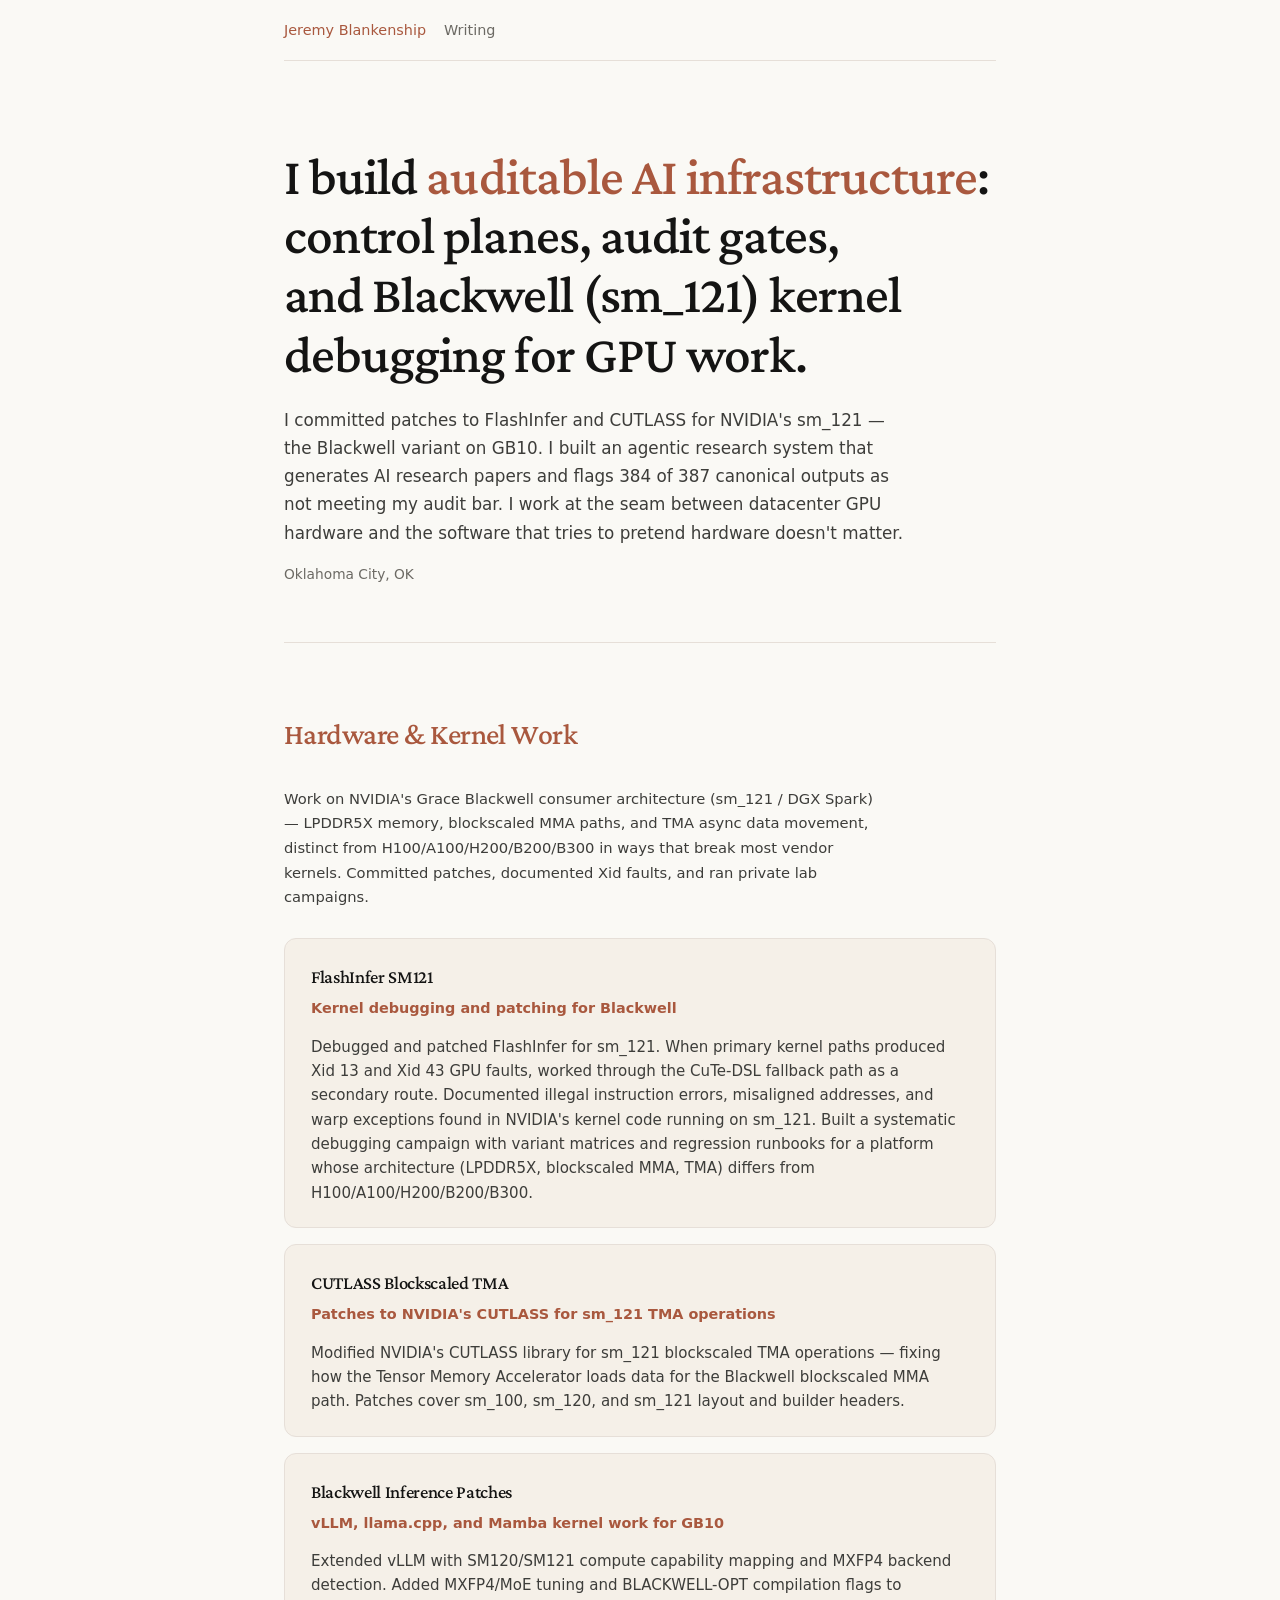
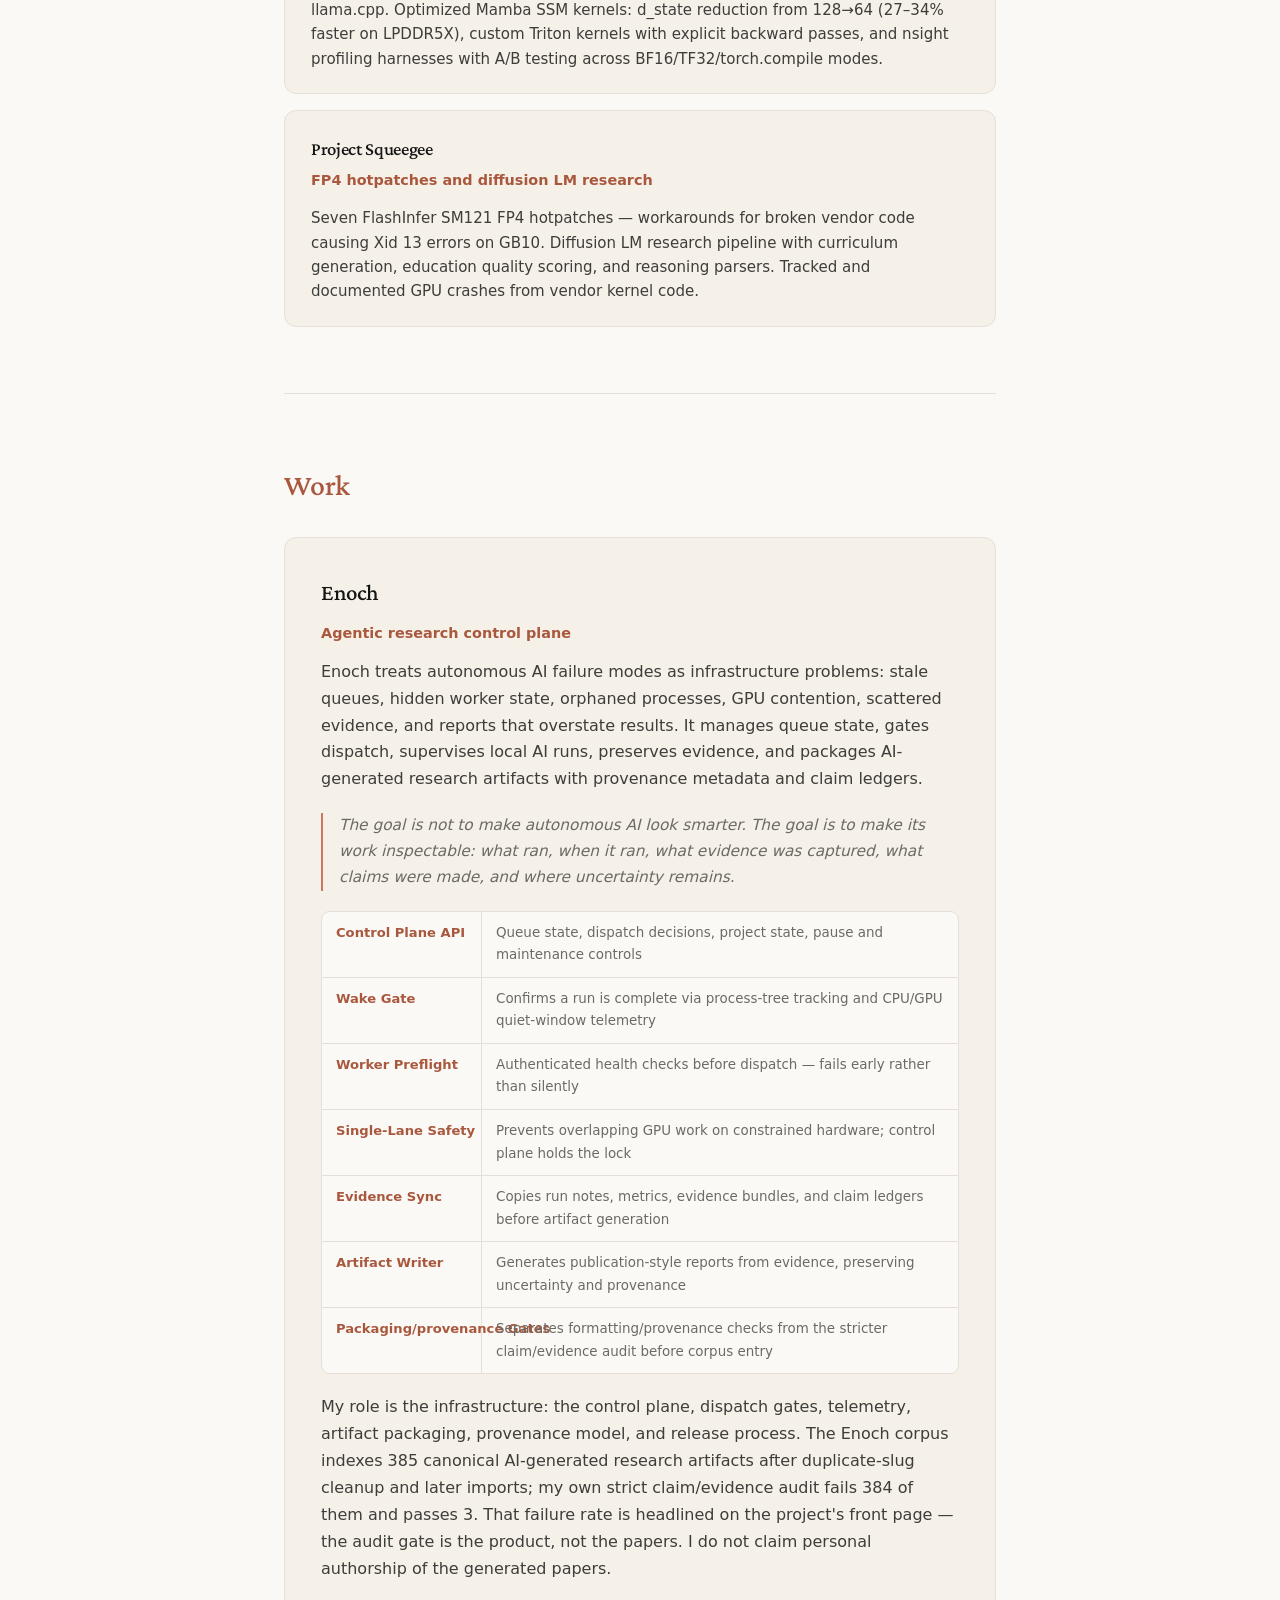
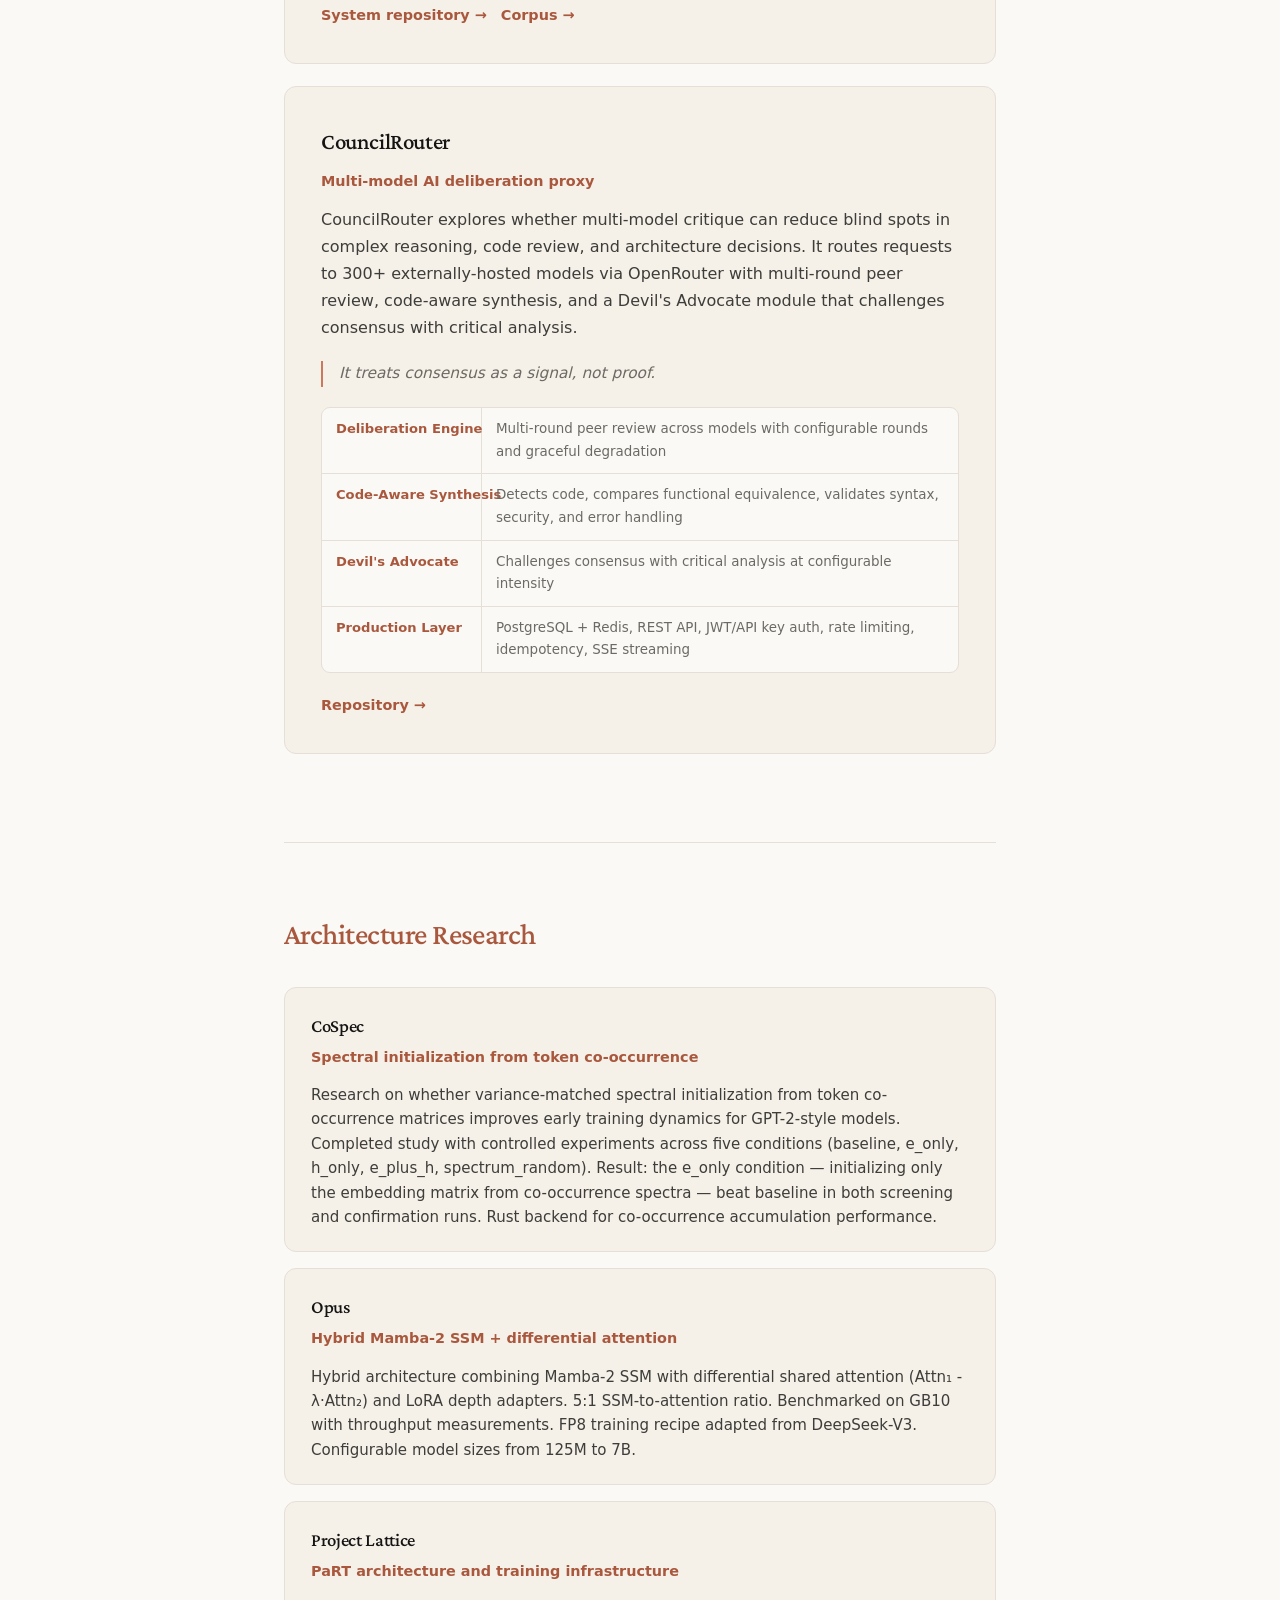
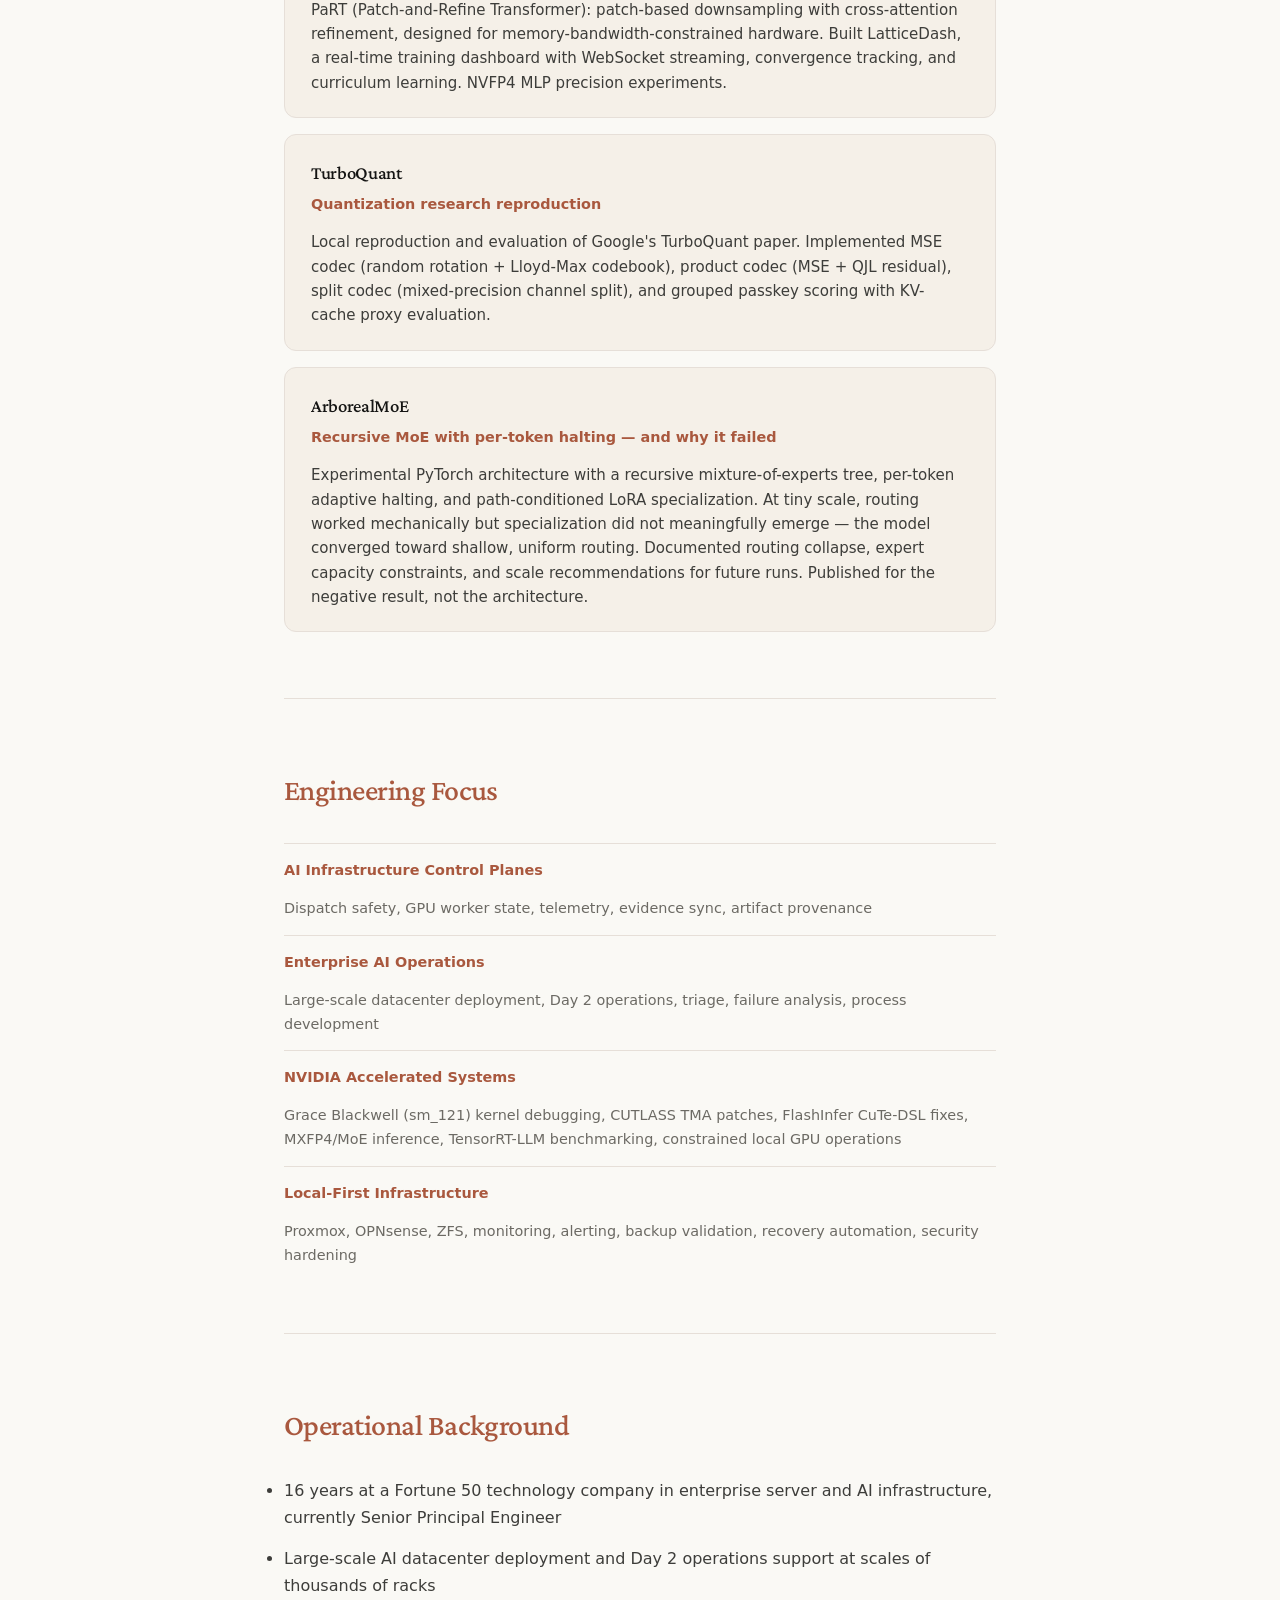
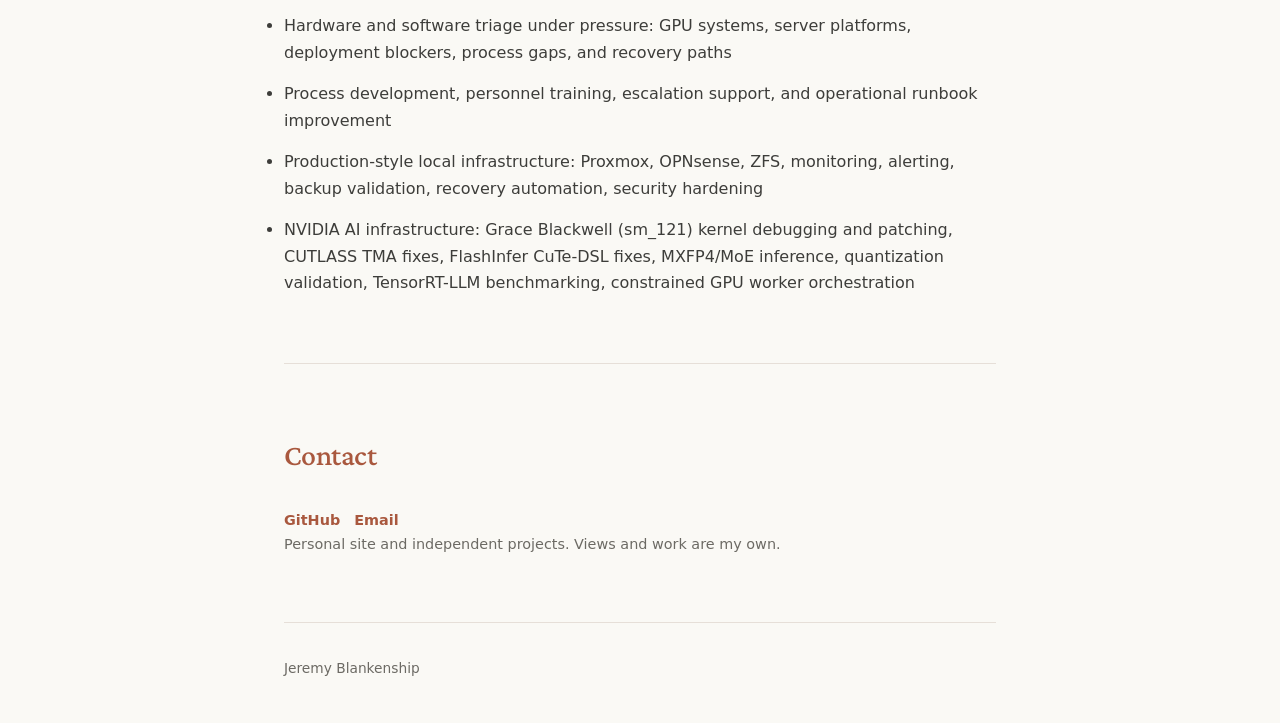
==== index.html @ 79c285ef "Refresh Enoch corpus release counts Refresh public release surfaces after importing 1 finalized publ" ====
<!DOCTYPE html>
<html lang="en">
<head>
    <meta charset="UTF-8">
    <meta name="viewport" content="width=device-width, initial-scale=1.0">
    <title>Jeremy Blankenship</title>
    <meta name="description" content="I build auditable AI infrastructure: control planes, audit gates, and Blackwell kernel debugging for GPU work.">
    <link rel="stylesheet" href="styles.css">
</head>
<body>
    <div class="container">
        <nav>
            <a href="/" class="active">Jeremy Blankenship</a>
            <a href="/writing">Writing</a>
        </nav>

        <!-- Hero -->
        <div class="hero">
            <h1>I build <span class="accent">auditable AI infrastructure</span>: control planes, audit gates, and Blackwell (sm_121) kernel debugging for GPU work.</h1>
            <p class="bridge">I committed patches to FlashInfer and CUTLASS for NVIDIA's sm_121 — the Blackwell variant on GB10. I built an agentic research system that generates AI research papers and flags 384 of 387 canonical outputs as not meeting my audit bar. I work at the seam between datacenter GPU hardware and the software that tries to pretend hardware doesn't matter.</p>
            <p class="location">Oklahoma City, OK</p>
        </div>

        <!-- Hardware & Kernel Work -->
        <section>
            <h2>Hardware & Kernel Work</h2>
            <p style="color: var(--text-dim); font-size: 0.92rem; margin-bottom: 28px; max-width: 600px;">Work on NVIDIA's Grace Blackwell consumer architecture (sm_121 / DGX Spark) — LPDDR5X memory, blockscaled MMA paths, and TMA async data movement, distinct from H100/A100/H200/B200/B300 in ways that break most vendor kernels. Committed patches, documented Xid faults, and ran private lab campaigns.</p>

            <div class="lab-grid">
                <div class="lab-item">
                    <h3>FlashInfer SM121</h3>
                    <span class="tagline">Kernel debugging and patching for Blackwell</span>
                    <p>Debugged and patched FlashInfer for sm_121. When primary kernel paths produced Xid 13 and Xid 43 GPU faults, worked through the CuTe-DSL fallback path as a secondary route. Documented illegal instruction errors, misaligned addresses, and warp exceptions found in NVIDIA's kernel code running on sm_121. Built a systematic debugging campaign with variant matrices and regression runbooks for a platform whose architecture (LPDDR5X, blockscaled MMA, TMA) differs from H100/A100/H200/B200/B300.</p>
                </div>

                <div class="lab-item">
                    <h3>CUTLASS Blockscaled TMA</h3>
                    <span class="tagline">Patches to NVIDIA's CUTLASS for sm_121 TMA operations</span>
                    <p>Modified NVIDIA's CUTLASS library for sm_121 blockscaled TMA operations — fixing how the Tensor Memory Accelerator loads data for the Blackwell blockscaled MMA path. Patches cover sm_100, sm_120, and sm_121 layout and builder headers.</p>
                </div>

                <div class="lab-item">
                    <h3>Blackwell Inference Patches</h3>
                    <span class="tagline">vLLM, llama.cpp, and Mamba kernel work for GB10</span>
                    <p>Extended vLLM with SM120/SM121 compute capability mapping and MXFP4 backend detection. Added MXFP4/MoE tuning and BLACKWELL-OPT compilation flags to llama.cpp. Optimized Mamba SSM kernels: d_state reduction from 128→64 (27–34% faster on LPDDR5X), custom Triton kernels with explicit backward passes, and nsight profiling harnesses with A/B testing across BF16/TF32/torch.compile modes.</p>
                </div>

                <div class="lab-item">
                    <h3>Project Squeegee</h3>
                    <span class="tagline">FP4 hotpatches and diffusion LM research</span>
                    <p>Seven FlashInfer SM121 FP4 hotpatches — workarounds for broken vendor code causing Xid 13 errors on GB10. Diffusion LM research pipeline with curriculum generation, education quality scoring, and reasoning parsers. Tracked and documented GPU crashes from vendor kernel code.</p>
                </div>
            </div>
        </section>


        <!-- Work -->
        <section>
            <h2>Work</h2>

            <div class="project">
                <h3>Enoch</h3>
                <span class="tagline">Agentic research control plane</span>
                <p>Enoch treats autonomous AI failure modes as infrastructure problems: stale queues, hidden worker state, orphaned processes, GPU contention, scattered evidence, and reports that overstate results. It manages queue state, gates dispatch, supervises local AI runs, preserves evidence, and packages AI-generated research artifacts with provenance metadata and claim ledgers.</p>

                <div class="insight">The goal is not to make autonomous AI look smarter. The goal is to make its work inspectable: what ran, when it ran, what evidence was captured, what claims were made, and where uncertainty remains.</div>

                <div class="component-grid">
                    <div class="component-row">
                        <div class="component-name">Control Plane API</div>
                        <div class="component-desc">Queue state, dispatch decisions, project state, pause and maintenance controls</div>
                    </div>
                    <div class="component-row">
                        <div class="component-name">Wake Gate</div>
                        <div class="component-desc">Confirms a run is complete via process-tree tracking and CPU/GPU quiet-window telemetry</div>
                    </div>
                    <div class="component-row">
                        <div class="component-name">Worker Preflight</div>
                        <div class="component-desc">Authenticated health checks before dispatch — fails early rather than silently</div>
                    </div>
                    <div class="component-row">
                        <div class="component-name">Single-Lane Safety</div>
                        <div class="component-desc">Prevents overlapping GPU work on constrained hardware; control plane holds the lock</div>
                    </div>
                    <div class="component-row">
                        <div class="component-name">Evidence Sync</div>
                        <div class="component-desc">Copies run notes, metrics, evidence bundles, and claim ledgers before artifact generation</div>
                    </div>
                    <div class="component-row">
                        <div class="component-name">Artifact Writer</div>
                        <div class="component-desc">Generates publication-style reports from evidence, preserving uncertainty and provenance</div>
                    </div>
                    <div class="component-row">
                        <div class="component-name">Packaging/provenance Gates</div>
                        <div class="component-desc">Separates formatting/provenance checks from the stricter claim/evidence audit before corpus entry</div>
                    </div>
                </div>

                <p>My role is the infrastructure: the control plane, dispatch gates, telemetry, artifact packaging, provenance model, and release process. The Enoch corpus indexes 385 canonical AI-generated research artifacts after duplicate-slug cleanup and later imports; my own strict claim/evidence audit fails 384 of them and passes 3. That failure rate is headlined on the project's front page — the audit gate is the product, not the papers. I do not claim personal authorship of the generated papers.</p>

                <div class="project-links">
                    <a href="https://github.com/alias8818/enoch-agentic-research-system">System repository</a>
                    <a href="https://github.com/alias8818/enoch-ai-research-corpus">Corpus</a>
                </div>
            </div>

            <div class="project">
                <h3>CouncilRouter</h3>
                <span class="tagline">Multi-model AI deliberation proxy</span>
                <p>CouncilRouter explores whether multi-model critique can reduce blind spots in complex reasoning, code review, and architecture decisions. It routes requests to 300+ externally-hosted models via OpenRouter with multi-round peer review, code-aware synthesis, and a Devil's Advocate module that challenges consensus with critical analysis.</p>

                <div class="insight">It treats consensus as a signal, not proof.</div>

                <div class="component-grid">
                    <div class="component-row">
                        <div class="component-name">Deliberation Engine</div>
                        <div class="component-desc">Multi-round peer review across models with configurable rounds and graceful degradation</div>
                    </div>
                    <div class="component-row">
                        <div class="component-name">Code-Aware Synthesis</div>
                        <div class="component-desc">Detects code, compares functional equivalence, validates syntax, security, and error handling</div>
                    </div>
                    <div class="component-row">
                        <div class="component-name">Devil's Advocate</div>
                        <div class="component-desc">Challenges consensus with critical analysis at configurable intensity</div>
                    </div>
                    <div class="component-row">
                        <div class="component-name">Production Layer</div>
                        <div class="component-desc">PostgreSQL + Redis, REST API, JWT/API key auth, rate limiting, idempotency, SSE streaming</div>
                    </div>
                </div>

                <div class="project-links">
                    <a href="https://github.com/alias8818/CouncilRouter">Repository</a>
                </div>
            </div>
        </section>

        <!-- Architecture Research -->
        <section>
            <h2>Architecture Research</h2>

            <div class="lab-grid">
                <div class="lab-item">
                    <h3>CoSpec</h3>
                    <span class="tagline">Spectral initialization from token co-occurrence</span>
                    <p>Research on whether variance-matched spectral initialization from token co-occurrence matrices improves early training dynamics for GPT-2-style models. Completed study with controlled experiments across five conditions (baseline, e_only, h_only, e_plus_h, spectrum_random). Result: the e_only condition — initializing only the embedding matrix from co-occurrence spectra — beat baseline in both screening and confirmation runs. Rust backend for co-occurrence accumulation performance.</p>
                </div>

                <div class="lab-item">
                    <h3>Opus</h3>
                    <span class="tagline">Hybrid Mamba-2 SSM + differential attention</span>
                    <p>Hybrid architecture combining Mamba-2 SSM with differential shared attention (Attn₁ - λ·Attn₂) and LoRA depth adapters. 5:1 SSM-to-attention ratio. Benchmarked on GB10 with throughput measurements. FP8 training recipe adapted from DeepSeek-V3. Configurable model sizes from 125M to 7B.</p>
                </div>

                <div class="lab-item">
                    <h3>Project Lattice</h3>
                    <span class="tagline">PaRT architecture and training infrastructure</span>
                    <p>PaRT (Patch-and-Refine Transformer): patch-based downsampling with cross-attention refinement, designed for memory-bandwidth-constrained hardware. Built LatticeDash, a real-time training dashboard with WebSocket streaming, convergence tracking, and curriculum learning. NVFP4 MLP precision experiments.</p>
                </div>

                <div class="lab-item">
                    <h3>TurboQuant</h3>
                    <span class="tagline">Quantization research reproduction</span>
                    <p>Local reproduction and evaluation of Google's TurboQuant paper. Implemented MSE codec (random rotation + Lloyd-Max codebook), product codec (MSE + QJL residual), split codec (mixed-precision channel split), and grouped passkey scoring with KV-cache proxy evaluation.</p>
                </div>
                <div class="lab-item">
                    <h3>ArborealMoE</h3>
                    <span class="tagline">Recursive MoE with per-token halting — and why it failed</span>
                    <p>Experimental PyTorch architecture with a recursive mixture-of-experts tree, per-token adaptive halting, and path-conditioned LoRA specialization. At tiny scale, routing worked mechanically but specialization did not meaningfully emerge — the model converged toward shallow, uniform routing. Documented routing collapse, expert capacity constraints, and scale recommendations for future runs. Published for the negative result, not the architecture.</p>
                </div>

            </div>
        </section>

        <!-- Engineering Focus -->
        <section>
            <h2>Engineering Focus</h2>
            <div class="focus-grid">
                <div class="focus-item">
                    <div class="focus-label">AI Infrastructure Control Planes</div>
                    <div class="focus-desc">Dispatch safety, GPU worker state, telemetry, evidence sync, artifact provenance</div>
                </div>
                <div class="focus-item">
                    <div class="focus-label">Enterprise AI Operations</div>
                    <div class="focus-desc">Large-scale datacenter deployment, Day 2 operations, triage, failure analysis, process development</div>
                </div>
                <div class="focus-item">
                    <div class="focus-label">NVIDIA Accelerated Systems</div>
                    <div class="focus-desc">Grace Blackwell (sm_121) kernel debugging, CUTLASS TMA patches, FlashInfer CuTe-DSL fixes, MXFP4/MoE inference, TensorRT-LLM benchmarking, constrained local GPU operations</div>
                </div>
                <div class="focus-item">
                    <div class="focus-label">Local-First Infrastructure</div>
                    <div class="focus-desc">Proxmox, OPNsense, ZFS, monitoring, alerting, backup validation, recovery automation, security hardening</div>
                </div>
            </div>
        </section>

        <!-- Operational Background -->
        <section>
            <h2>Operational Background</h2>
            <ul class="experience-list">
                <li>16 years at a Fortune 50 technology company in enterprise server and AI infrastructure, currently Senior Principal Engineer</li>
                <li>Large-scale AI datacenter deployment and Day 2 operations support at scales of thousands of racks</li>
                <li>Hardware and software triage under pressure: GPU systems, server platforms, deployment blockers, process gaps, and recovery paths</li>
                <li>Process development, personnel training, escalation support, and operational runbook improvement</li>
                <li>Production-style local infrastructure: Proxmox, OPNsense, ZFS, monitoring, alerting, backup validation, recovery automation, security hardening</li>
                <li>NVIDIA AI infrastructure: Grace Blackwell (sm_121) kernel debugging and patching, CUTLASS TMA fixes, FlashInfer CuTe-DSL fixes, MXFP4/MoE inference, quantization validation, TensorRT-LLM benchmarking, constrained GPU worker orchestration</li>
            </ul>
        </section>

        <!-- Contact -->
        <section>
            <h2>Contact</h2>
            <div class="contact-links">
                <a href="https://github.com/alias8818">GitHub</a>
                <a href="mailto:jeremy@jeremyblankenship.dev">Email</a>
            </div>
            <p class="disclaimer">Personal site and independent projects. Views and work are my own.</p>
        </section>

        <footer>
            Jeremy Blankenship
        </footer>
    </div>
</body>
</html>
---- styles.css ----
@import url('https://fonts.googleapis.com/css2?family=Crimson+Pro:wght@400;520;600;700&family=JetBrains+Mono:wght@400;500&display=swap');

:root {
  color-scheme: light;
  --canvas: #faf9f5;
  --surface: #f5f0e8;
  --card: #efe9de;
  --ink: #141413;
  --body: #3d3d3a;
  --muted: #6c6a64;
  --hairline: #e6dfd8;
  --hairline-strong: #d8cec0;
  --primary: #cc785c;
  --primary-active: #a9583e;
  --dark: #181715;
  --on-dark: #faf9f5;
}
* { margin: 0; padding: 0; box-sizing: border-box; }
html { scroll-behavior: smooth; }
body { background: var(--canvas); color: var(--body); font-family: Aptos, Avenir Next, Segoe UI, ui-sans-serif, system-ui, -apple-system, sans-serif; font-weight: 400; line-height: 1.68; font-size: 16px; -webkit-font-smoothing: antialiased; overflow-x: hidden; }
a { color: var(--primary-active); text-decoration: none; }
a:hover { text-decoration: underline; text-underline-offset: .22em; }
.container { max-width: 760px; margin: 0 auto; padding: 0 24px; }
nav { padding: 18px 0; border-bottom: 1px solid var(--hairline); display: flex; align-items: center; gap: 18px; flex-wrap: wrap; }
nav a { color: var(--muted); text-decoration: none; font-size: .9rem; font-weight: 500; }
nav a:hover { color: var(--ink); text-decoration: none; }
nav a.active { color: var(--primary-active); }
.hero, .page-header, .article-header { padding: clamp(52px, 8vw, 86px) 0 clamp(36px, 6vw, 56px); border-bottom: 1px solid var(--hairline); }
.hero h1, .page-header h1, .article-header h1, h2, .project h3, .lab-item h3, .article-entry h2, .article-stub h2 { font-family: 'Crimson Pro', Tiempos Headline, Georgia, serif; color: var(--ink); font-weight: 520; letter-spacing: -.018em; text-wrap: balance; }
.hero h1 { font-size: clamp(2.25rem, 5vw, 3.3rem); line-height: 1.12; margin-bottom: 22px; }
.hero h1 .accent, .accent { color: var(--primary-active); }
.hero .bridge, .page-header .subtitle { font-size: 1.05rem; color: var(--body); max-width: 620px; margin-bottom: 16px; }
.hero .location, .meta { font-size: .86rem; color: var(--muted); }
section { padding: clamp(44px, 7vw, 66px) 0; border-bottom: 1px solid var(--hairline); }
section:last-of-type { border-bottom: none; }
h2 { font-size: clamp(1.45rem, 3vw, 1.85rem); color: var(--primary-active); margin-bottom: 28px; }
.project, .lab-item, .article-entry, .article-stub, .numbers .num { background: var(--surface); border: 1px solid var(--hairline); border-radius: 12px; transition: border-color .18s ease, transform .18s ease; }
.project:hover, .lab-item:hover, .article-entry:hover { border-color: rgba(204,120,92,.45); transform: translateY(-1px); }
.project { padding: clamp(24px, 4vw, 36px); margin-bottom: 22px; }
.project h3, .article-entry h2 { font-size: 1.42rem; margin-bottom: 8px; }
.project .tagline, .lab-item .tagline, .focus-label { color: var(--primary-active); font-size: .9rem; font-weight: 600; margin-bottom: 14px; display: block; }
.project p, .lab-item p, p, li { color: var(--body); }
.project p { margin-bottom: 16px; }
.project .insight, blockquote { border-left: 2px solid var(--primary); padding-left: 16px; margin: 20px 0; color: var(--muted); font-style: italic; font-size: .96rem; }
.component-grid { display: grid; grid-template-columns: 1fr; gap: 1px; margin: 20px 0; border: 1px solid var(--hairline); border-radius: 9px; overflow: hidden; background: var(--hairline); }
.component-row { display: grid; grid-template-columns: 160px 1fr; background: var(--canvas); }
.component-name { padding: 10px 14px; font-size: .82rem; font-weight: 700; color: var(--primary-active); border-right: 1px solid var(--hairline); white-space: nowrap; }
.component-desc { padding: 10px 14px; font-size: .84rem; color: var(--muted); }
.project-links, .contact-links { margin-top: 20px; display: flex; flex-wrap: wrap; gap: 14px; }
.project-links a, .contact-links a, .back a { color: var(--primary-active); font-size: .9rem; font-weight: 600; }
.project-links a::after { content: ' →'; }
.lab-grid { display: grid; grid-template-columns: 1fr; gap: 16px; }
.lab-item { padding: 22px 26px; }
.lab-item h3 { font-size: 1.16rem; margin-bottom: 4px; }
.lab-item p, .article-entry .excerpt, .article-stub .excerpt { font-size: .94rem; color: var(--body); line-height: 1.62; }
.lab-item .detail, .focus-desc, .disclaimer { color: var(--muted); font-size: .9rem; }
.focus-grid, .experience-list { display: grid; gap: 14px; }
.focus-item { border-top: 1px solid var(--hairline); padding-top: 14px; }
footer { padding: 34px 0 42px; color: var(--muted); font-size: .86rem; border-top: 1px solid var(--hairline); }
.page-header h1, .article-header h1 { font-size: clamp(2.05rem, 5vw, 3.05rem); line-height: 1.12; margin-bottom: 16px; }
.article-list { padding: clamp(36px, 6vw, 52px) 0; }
.article-entry { padding: clamp(24px, 4vw, 34px); margin-bottom: 22px; display: block; color: inherit; }
.article-entry:hover { text-decoration: none; }
.article-entry .meta, .article-stub .meta { color: var(--muted); font-size: .8rem; margin-bottom: 12px; }
.article-stub { padding: 24px 30px; margin-bottom: 22px; border-style: dashed; background: transparent; }
.article-stub h2 { font-size: 1.18rem; color: var(--muted); margin-bottom: 8px; }
.article-stub .meta { text-transform: uppercase; letter-spacing: .06em; }
.article-body { padding: clamp(36px, 6vw, 52px) 0 clamp(54px, 8vw, 72px); }
.article-body h1 { display: none; }
.article-body h2 { margin-top: 46px; margin-bottom: 18px; }
.article-body h2:first-child { margin-top: 0; }
.article-body p { margin-bottom: 20px; }
.article-body ul { margin-bottom: 20px; padding-left: 24px; }
.article-body li { margin-bottom: 10px; }
.article-body strong { font-weight: 700; color: var(--ink); }
.article-body code { font-family: 'JetBrains Mono', ui-monospace, monospace; font-size: .88em; color: var(--ink); background: var(--surface); padding: 2px 6px; border-radius: 4px; border: 1px solid var(--hairline); }
.article-body pre { background: var(--dark); color: var(--on-dark); border: 1px solid #2a2824; border-radius: 10px; padding: 18px; overflow-x: auto; margin: 24px 0; }
.article-body pre code { background: transparent; border: 0; color: var(--on-dark); padding: 0; }
.numbers { display: grid; grid-template-columns: repeat(3, minmax(0, 1fr)); gap: 14px; margin: 24px 0 30px; }
.num { padding: 18px; }
.value { display: block; color: var(--ink); font-family: 'JetBrains Mono', ui-monospace, monospace; font-size: clamp(1.5rem, 4vw, 2rem); font-weight: 500; letter-spacing: -.05em; }
.label { display: block; color: var(--muted); font-size: .82rem; line-height: 1.35; margin-top: 6px; }
.back { padding: 0 0 36px; }
@media (max-width: 620px) {
  .container { padding: 0 20px; }
  nav { gap: 14px; }
  .hero, .page-header, .article-header { padding-top: 42px; }
  .hero h1, .page-header h1, .article-header h1 { font-size: clamp(2rem, 10vw, 2.55rem); }
  .component-row { grid-template-columns: 1fr; }
  .component-name { border-right: 0; border-bottom: 1px solid var(--hairline); }
  .numbers { grid-template-columns: 1fr; }
  .project-links, .contact-links { display: grid; grid-template-columns: 1fr; }
}

@media (prefers-color-scheme: dark) {
  :root {
    color-scheme: dark;
    --canvas: #181715;
    --surface: #252320;
    --card: #1f1e1b;
    --ink: #faf9f5;
    --body: #ddd6cb;
    --muted: #a09d96;
    --hairline: rgba(250, 249, 245, .14);
    --hairline-strong: rgba(250, 249, 245, .22);
    --primary: #d88468;
    --primary-active: #f2b29a;
    --dark: #100f0e;
    --on-dark: #faf9f5;
  }
  body { background: radial-gradient(circle at 16% 0%, rgba(216,132,104,.16), transparent 28rem), linear-gradient(180deg, #1d1b18, var(--canvas) 56%, #141311); }
  .project, .lab-item, .article-entry, .article-stub, .numbers .num { background: rgba(37,35,32,.82); }
  .article-stub { background: transparent; }
  .component-grid { background: var(--hairline); }
  .component-row { background: rgba(31,30,27,.9); }
  .article-body code { background: rgba(37,35,32,.95); }
  .article-body pre { background: #100f0e; }
}
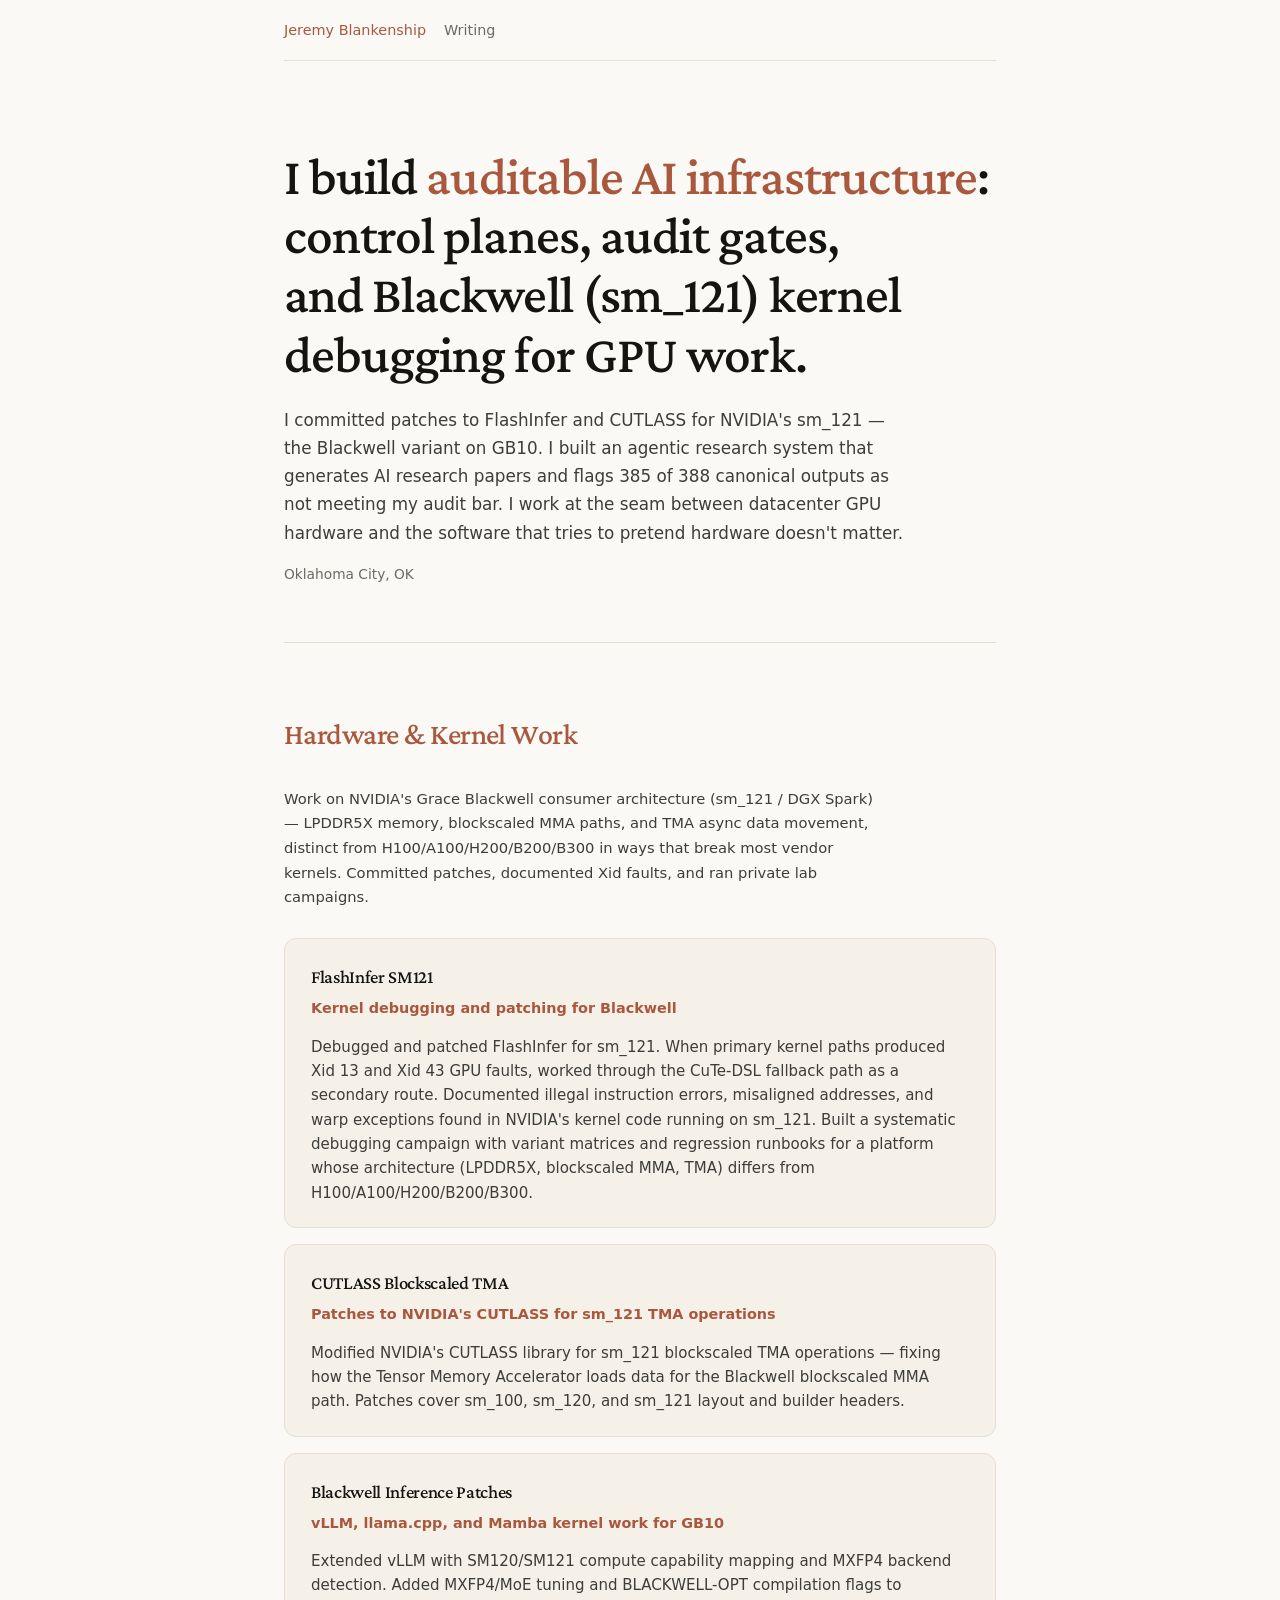
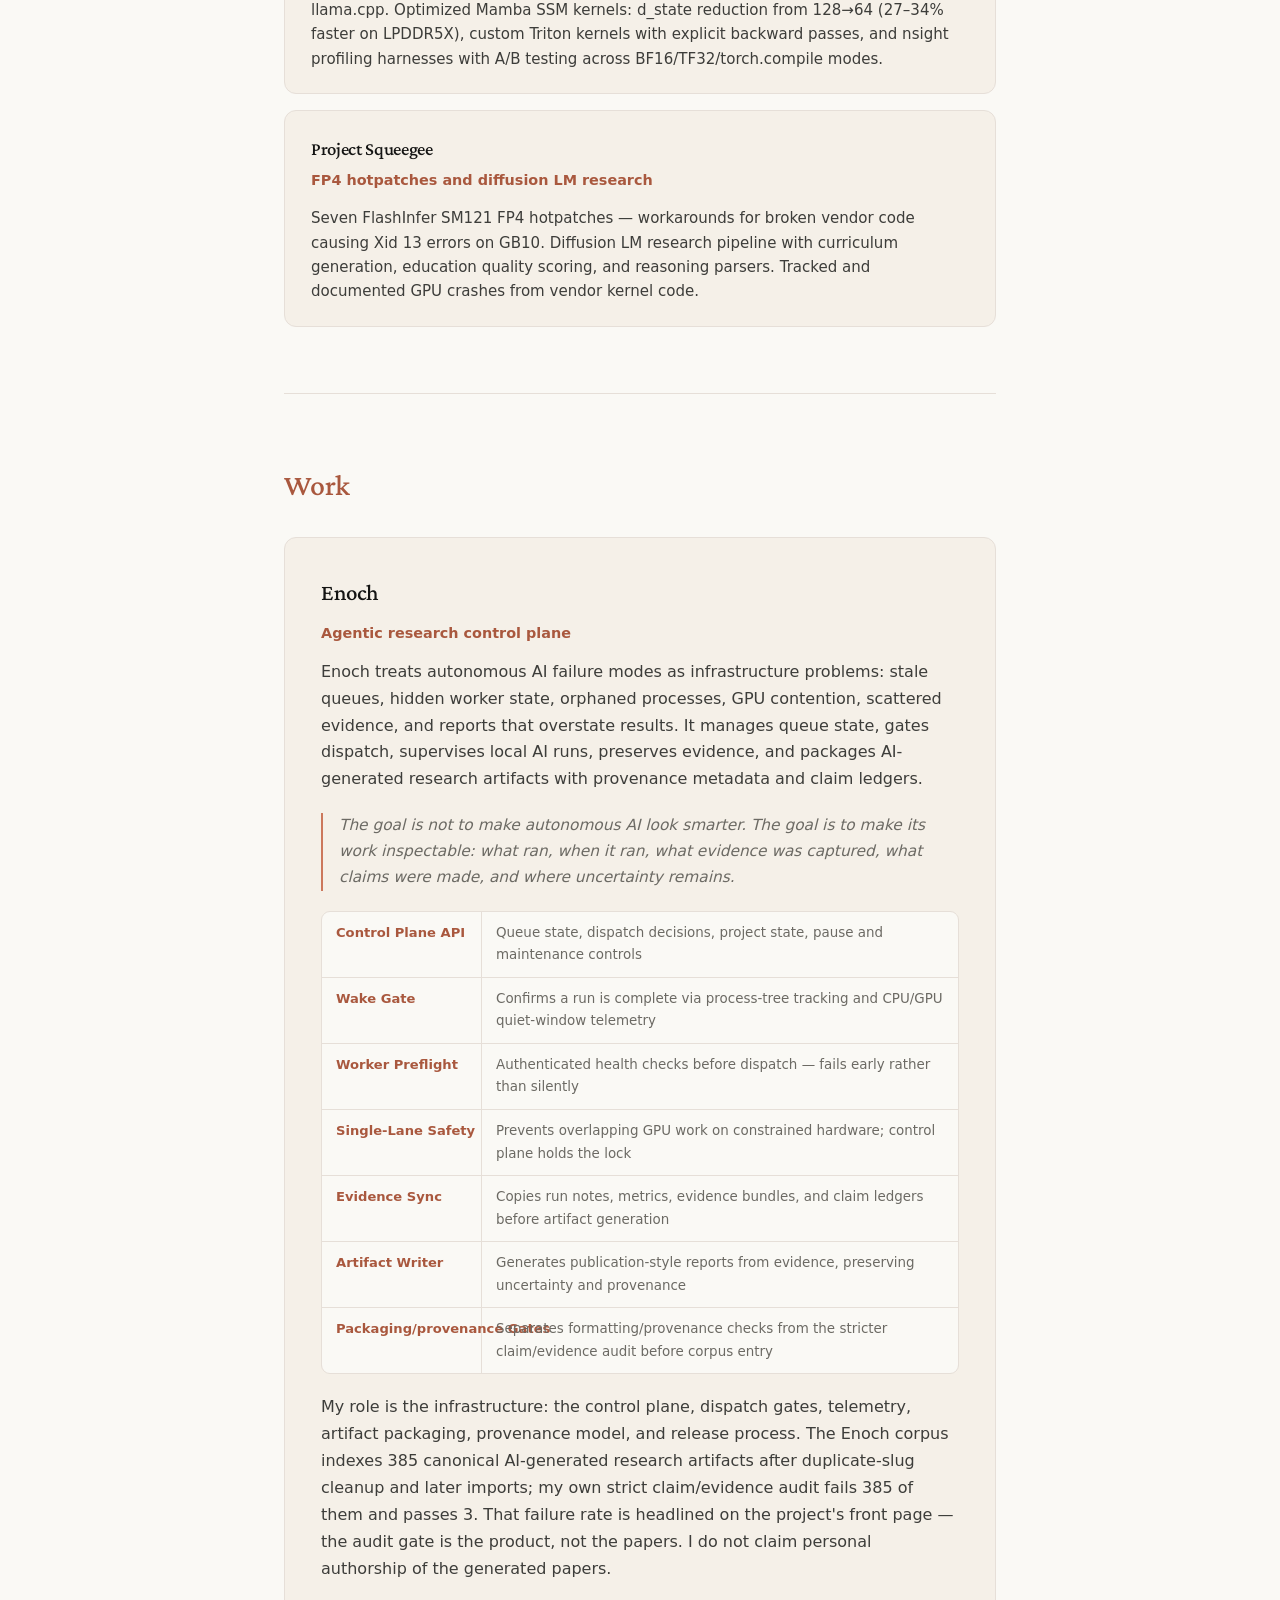
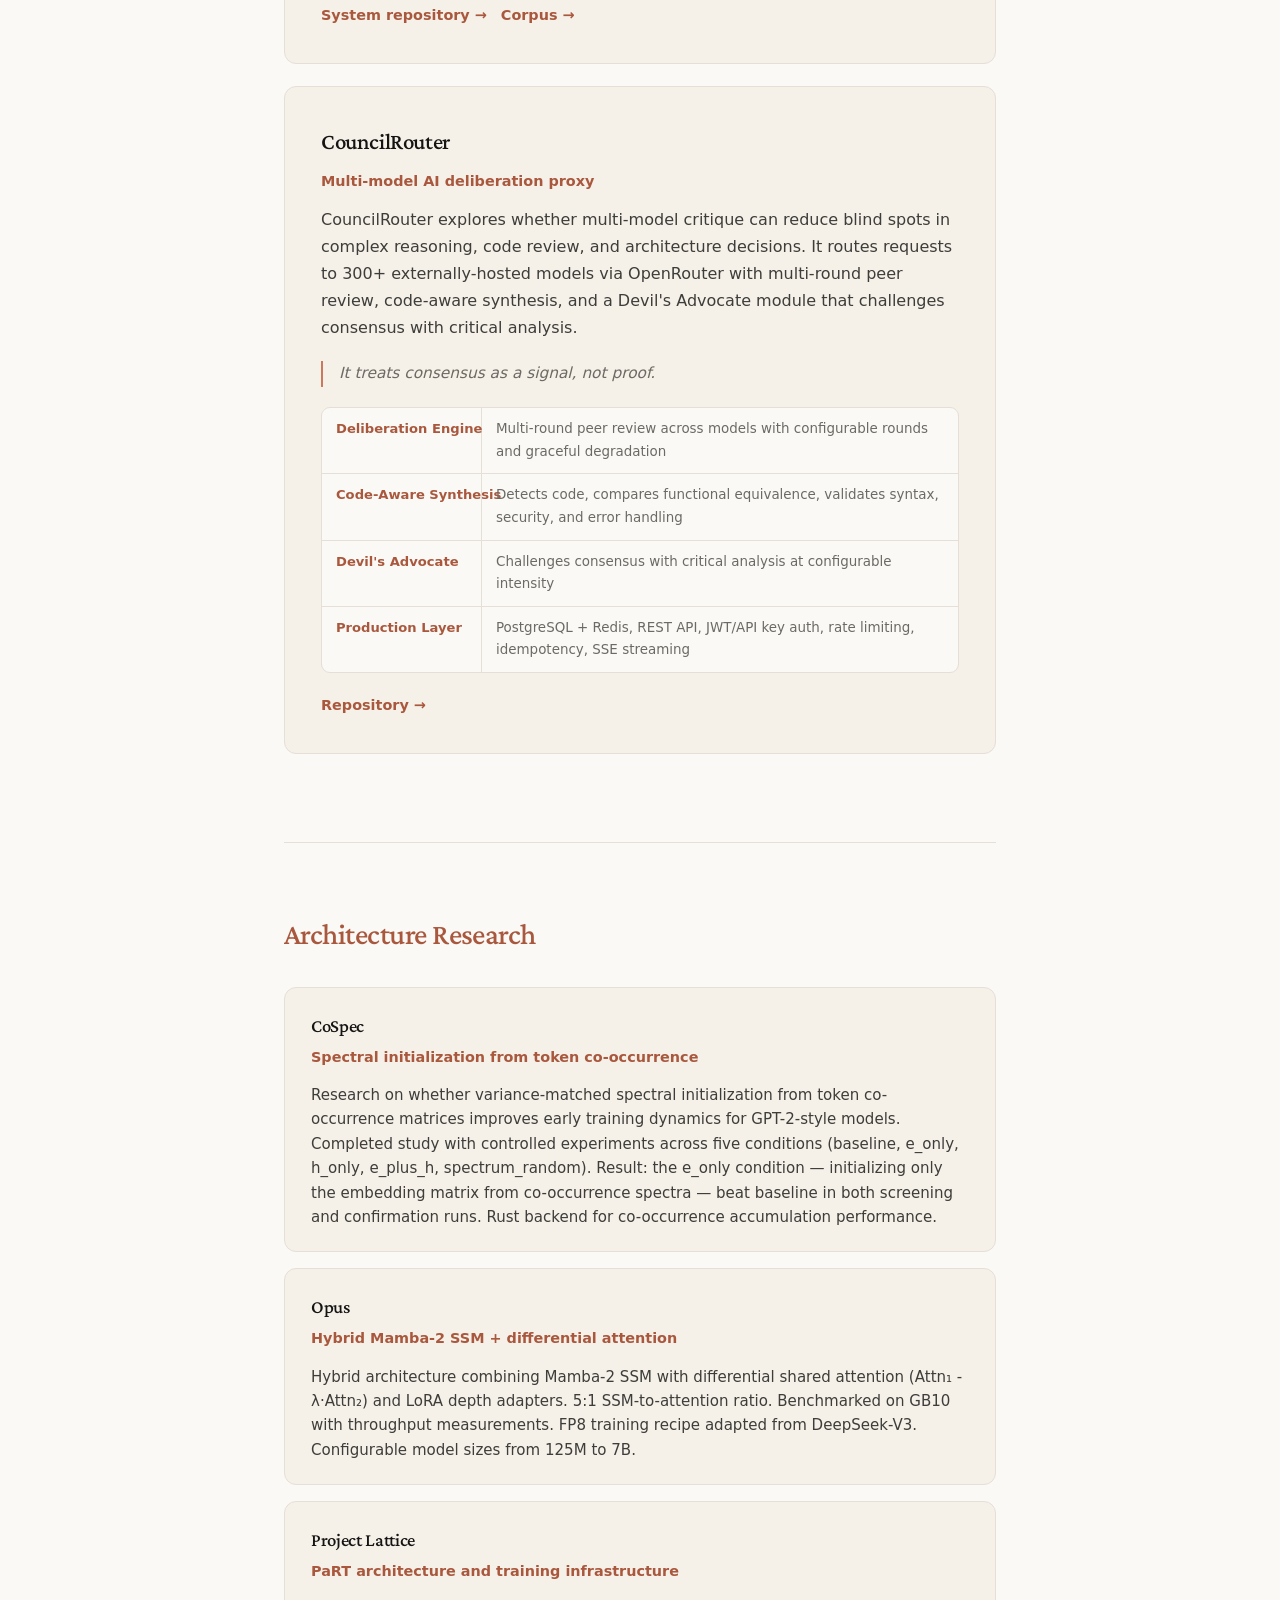
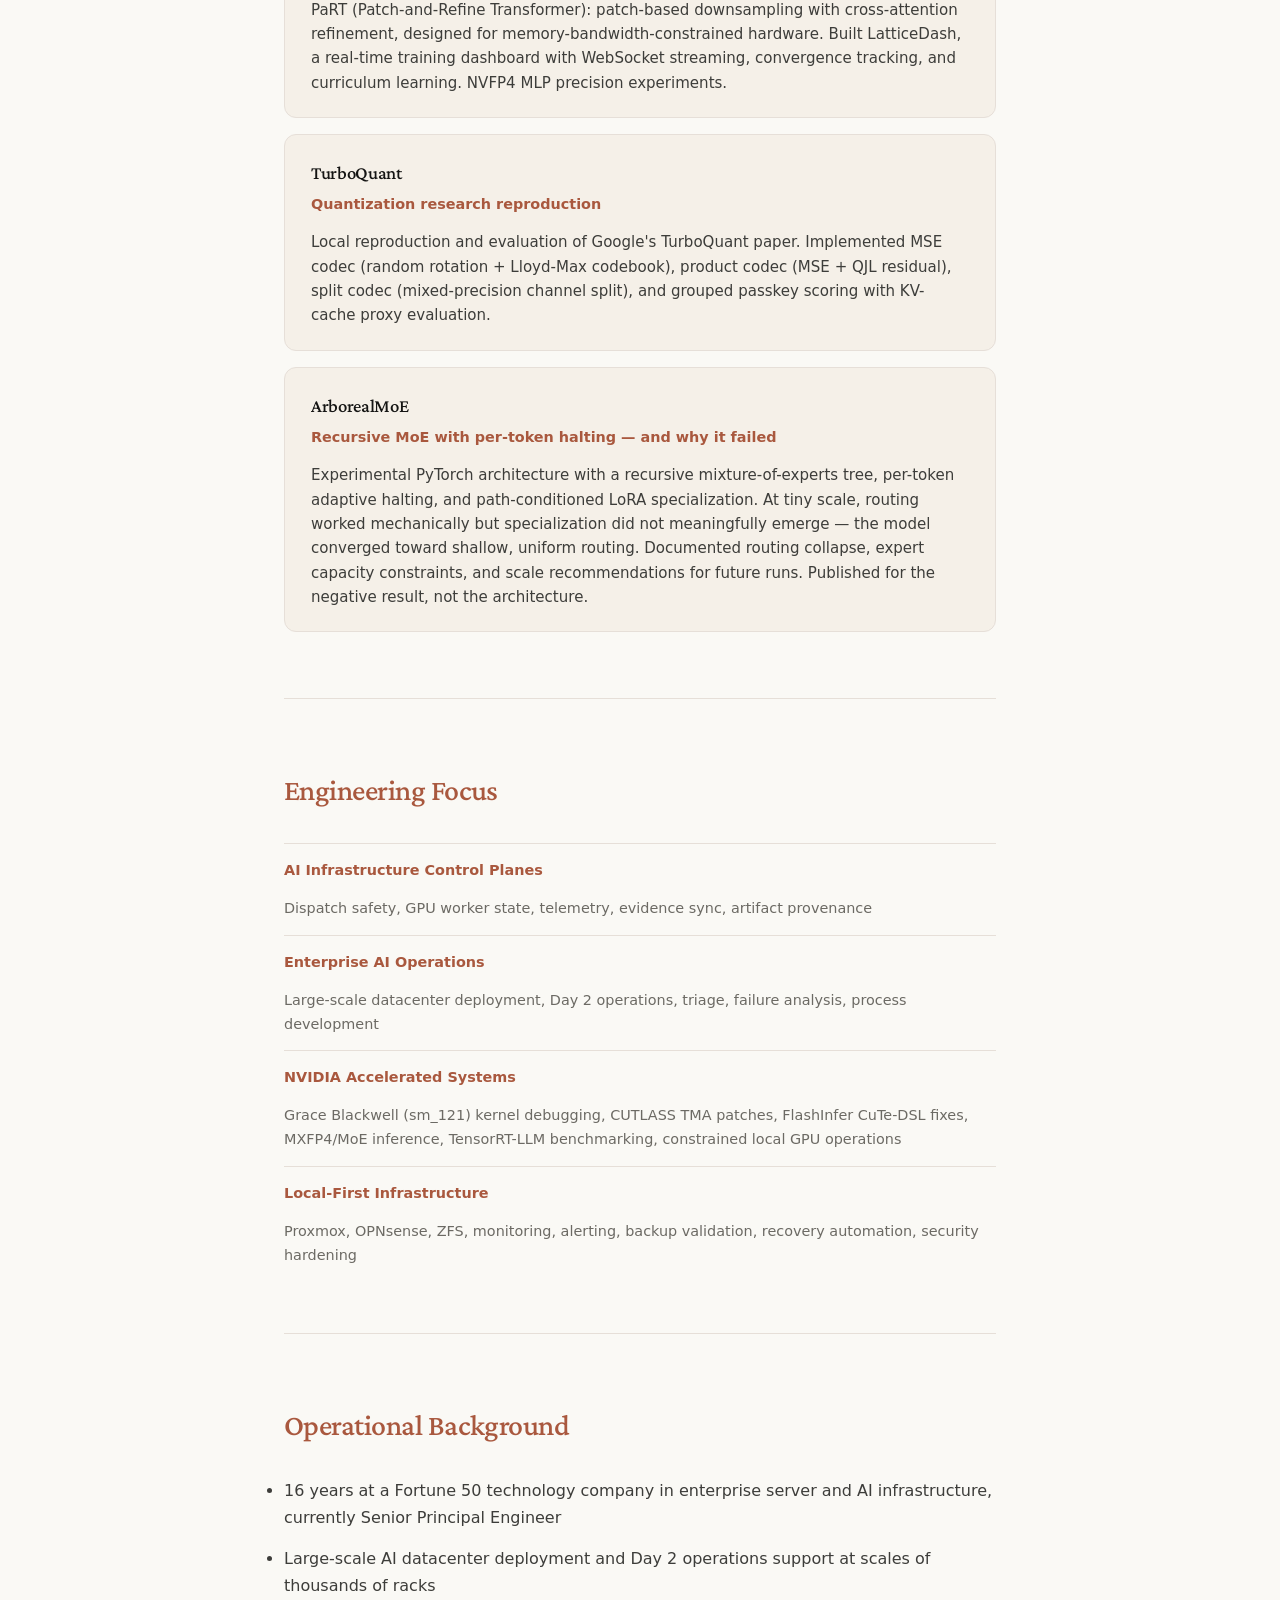
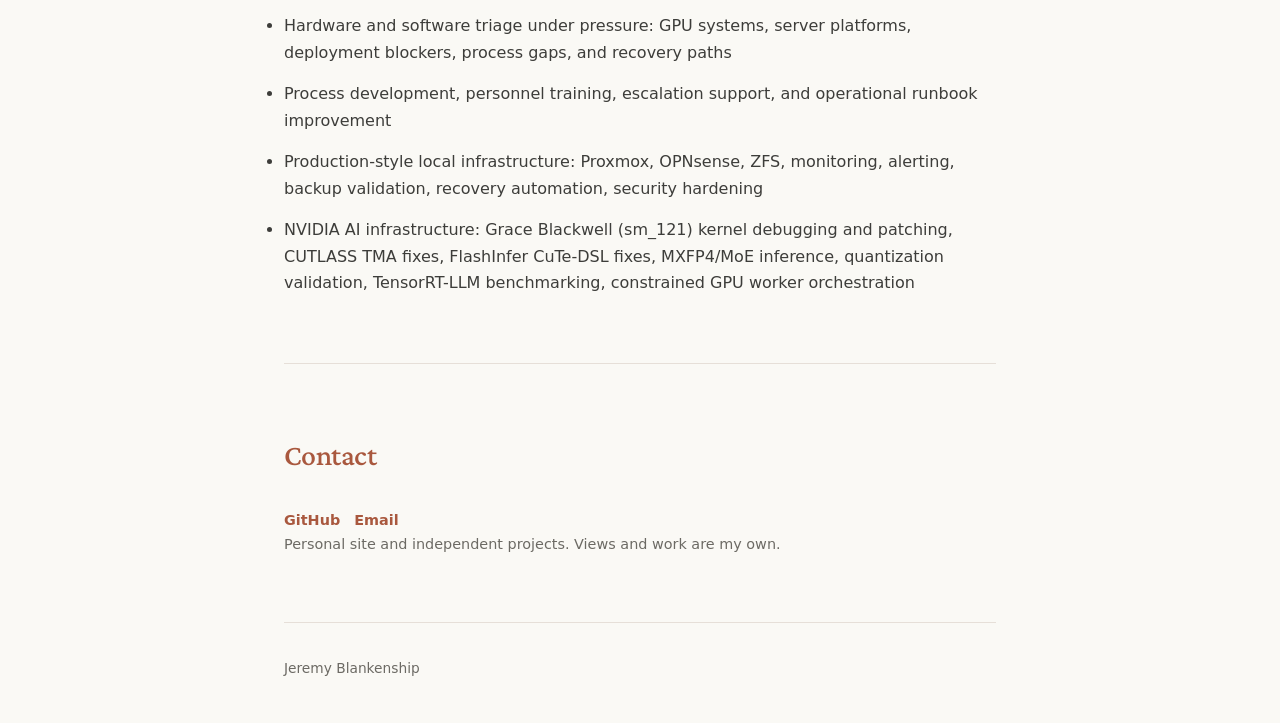
==== commit 95cab3c3: "Refresh Enoch corpus release counts Refresh public release surfaces after importing 1 finalized publ" ====
--- a/index.html
+++ b/index.html
@@ -17,7 +17,7 @@
         <!-- Hero -->
         <div class="hero">
             <h1>I build <span class="accent">auditable AI infrastructure</span>: control planes, audit gates, and Blackwell (sm_121) kernel debugging for GPU work.</h1>
-            <p class="bridge">I committed patches to FlashInfer and CUTLASS for NVIDIA's sm_121 — the Blackwell variant on GB10. I built an agentic research system that generates AI research papers and flags 384 of 387 canonical outputs as not meeting my audit bar. I work at the seam between datacenter GPU hardware and the software that tries to pretend hardware doesn't matter.</p>
+            <p class="bridge">I committed patches to FlashInfer and CUTLASS for NVIDIA's sm_121 — the Blackwell variant on GB10. I built an agentic research system that generates AI research papers and flags 385 of 388 canonical outputs as not meeting my audit bar. I work at the seam between datacenter GPU hardware and the software that tries to pretend hardware doesn't matter.</p>
             <p class="location">Oklahoma City, OK</p>
         </div>
 
@@ -96,7 +96,7 @@
                     </div>
                 </div>
 
-                <p>My role is the infrastructure: the control plane, dispatch gates, telemetry, artifact packaging, provenance model, and release process. The Enoch corpus indexes 385 canonical AI-generated research artifacts after duplicate-slug cleanup and later imports; my own strict claim/evidence audit fails 384 of them and passes 3. That failure rate is headlined on the project's front page — the audit gate is the product, not the papers. I do not claim personal authorship of the generated papers.</p>
+                <p>My role is the infrastructure: the control plane, dispatch gates, telemetry, artifact packaging, provenance model, and release process. The Enoch corpus indexes 385 canonical AI-generated research artifacts after duplicate-slug cleanup and later imports; my own strict claim/evidence audit fails 385 of them and passes 3. That failure rate is headlined on the project's front page — the audit gate is the product, not the papers. I do not claim personal authorship of the generated papers.</p>
 
                 <div class="project-links">
                     <a href="https://github.com/alias8818/enoch-agentic-research-system">System repository</a>
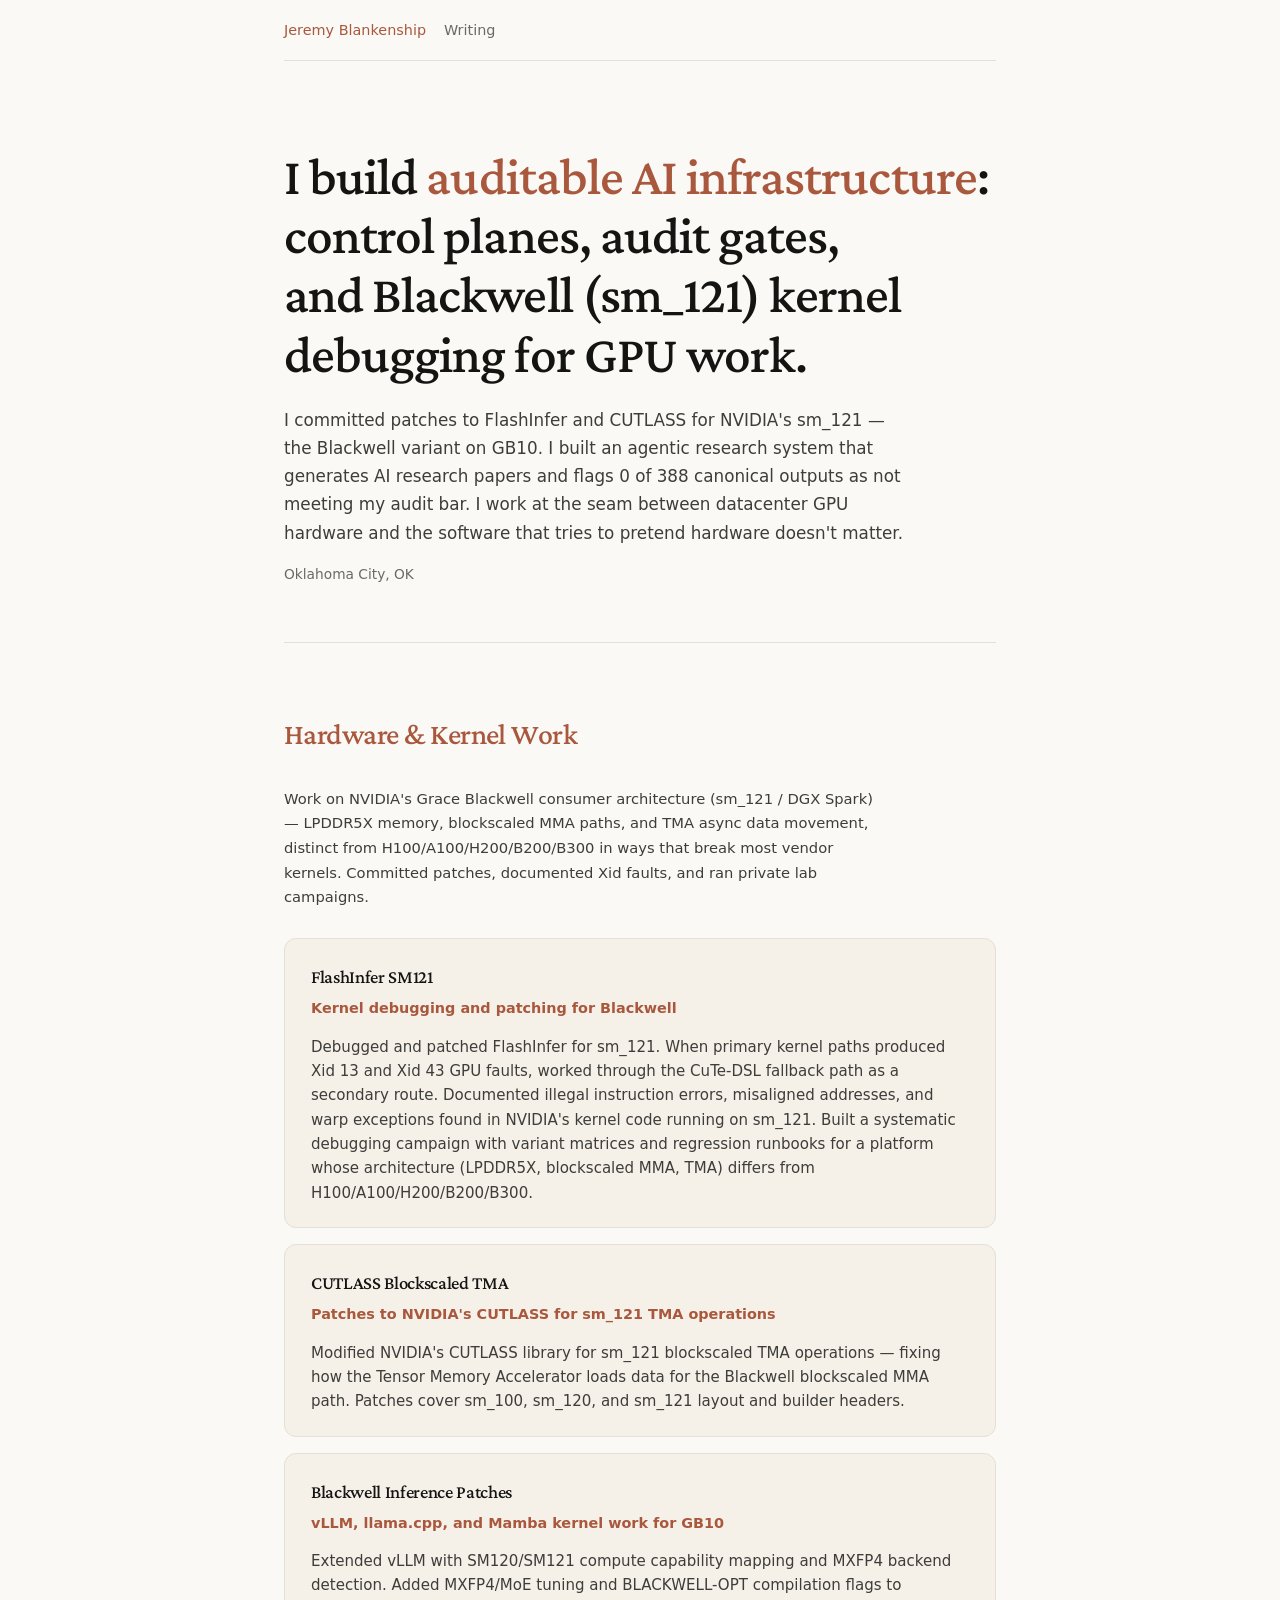
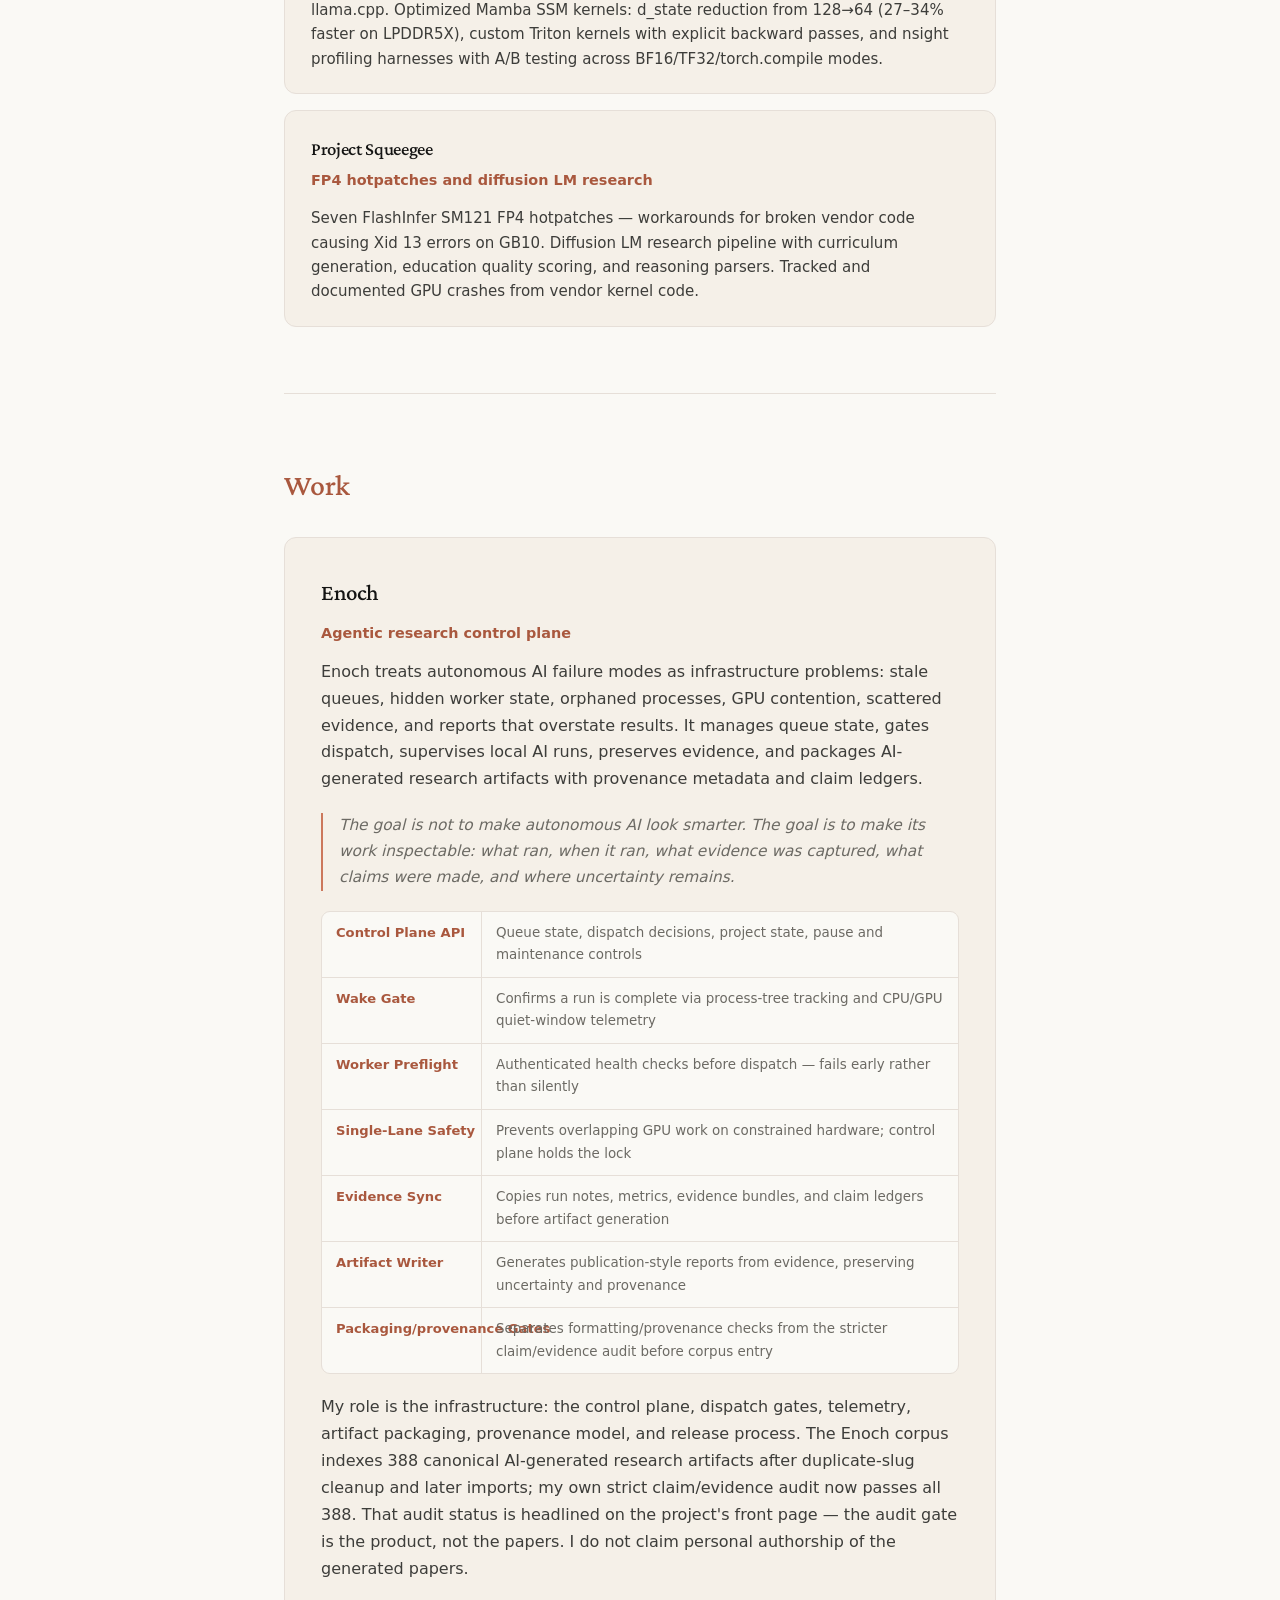
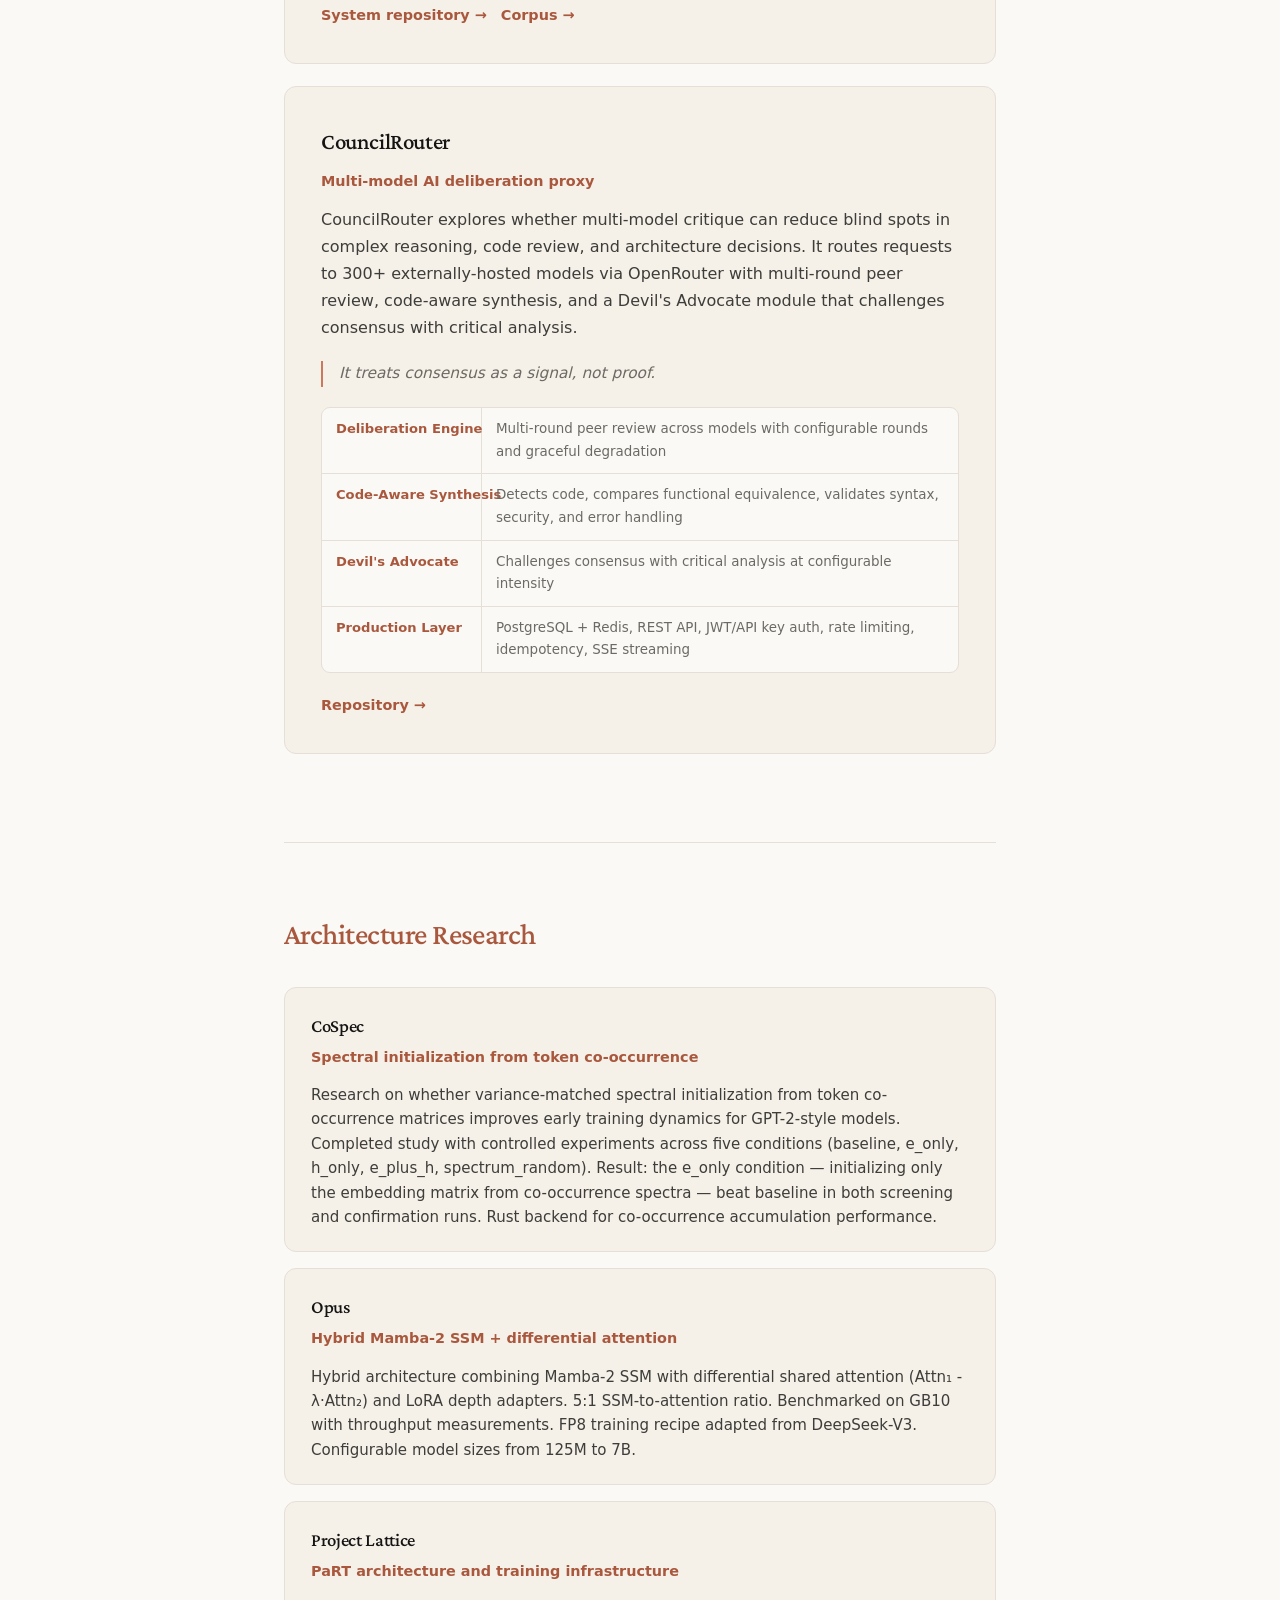
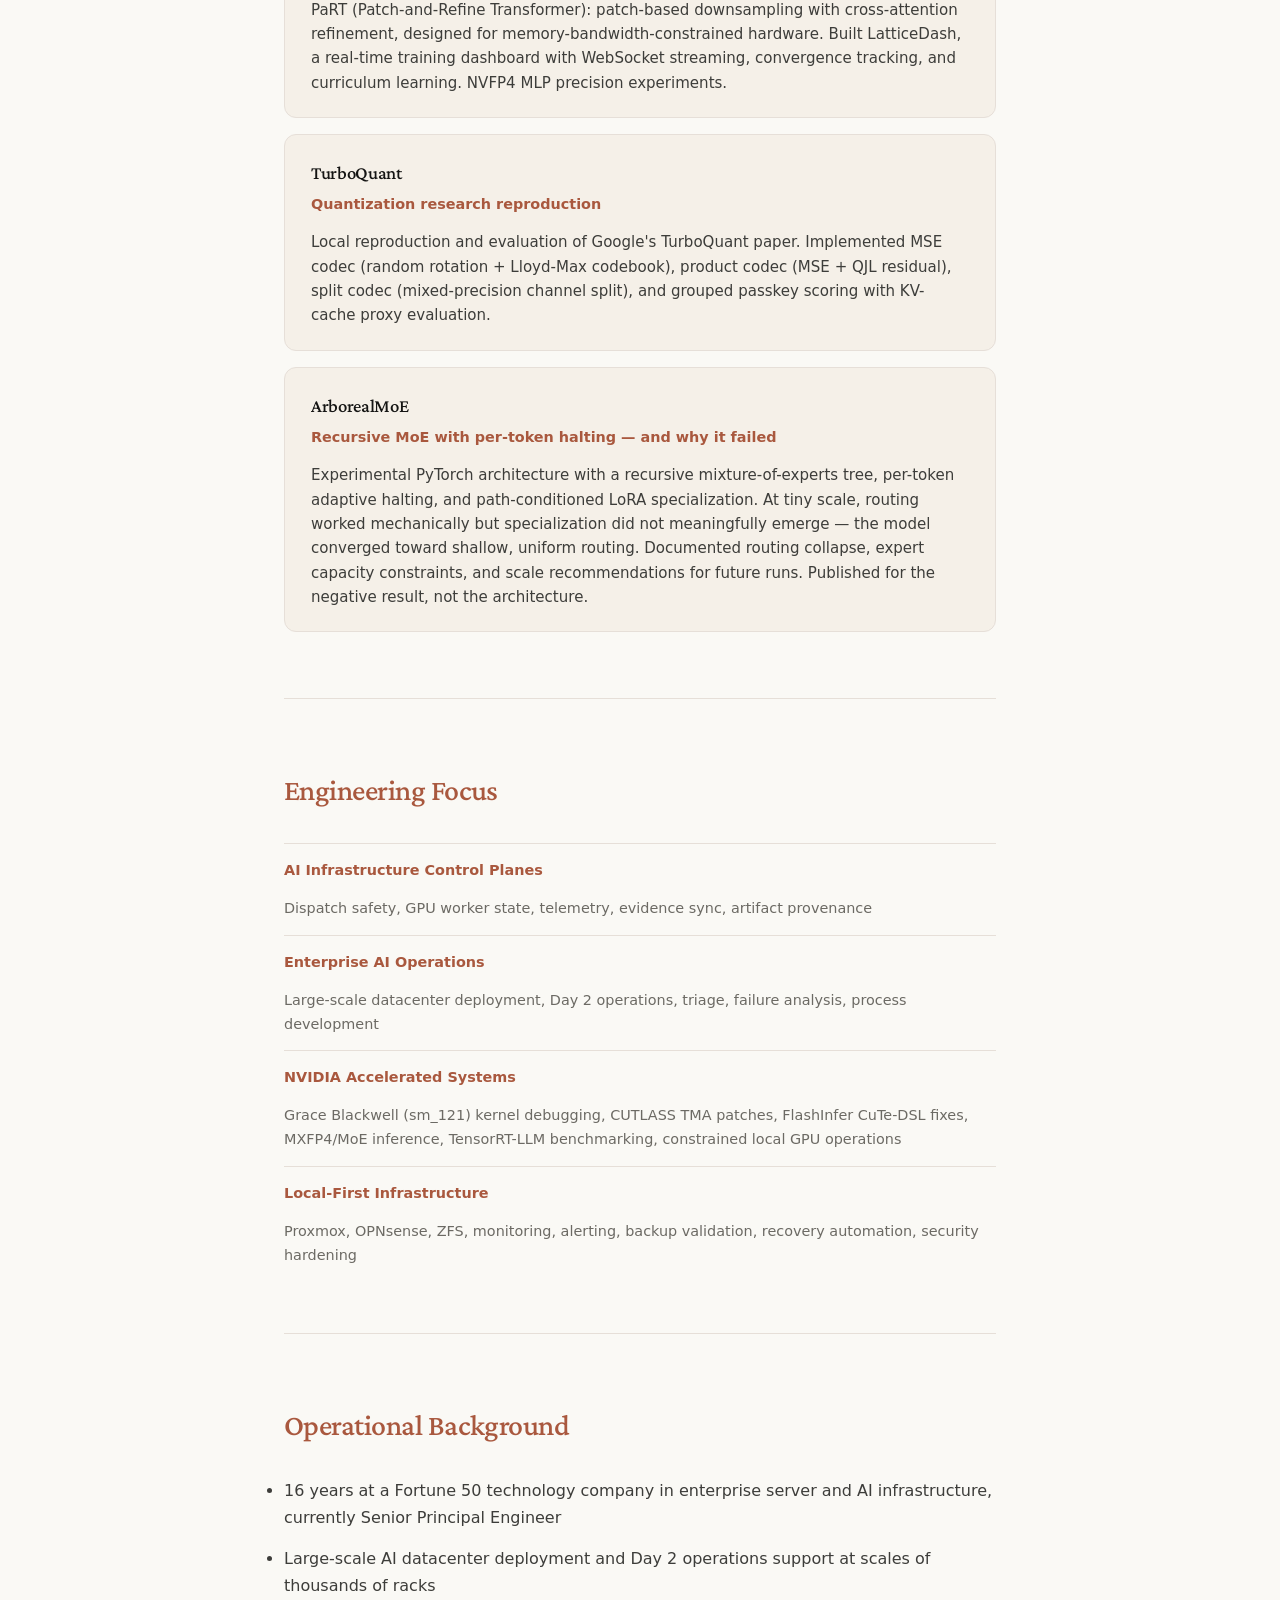
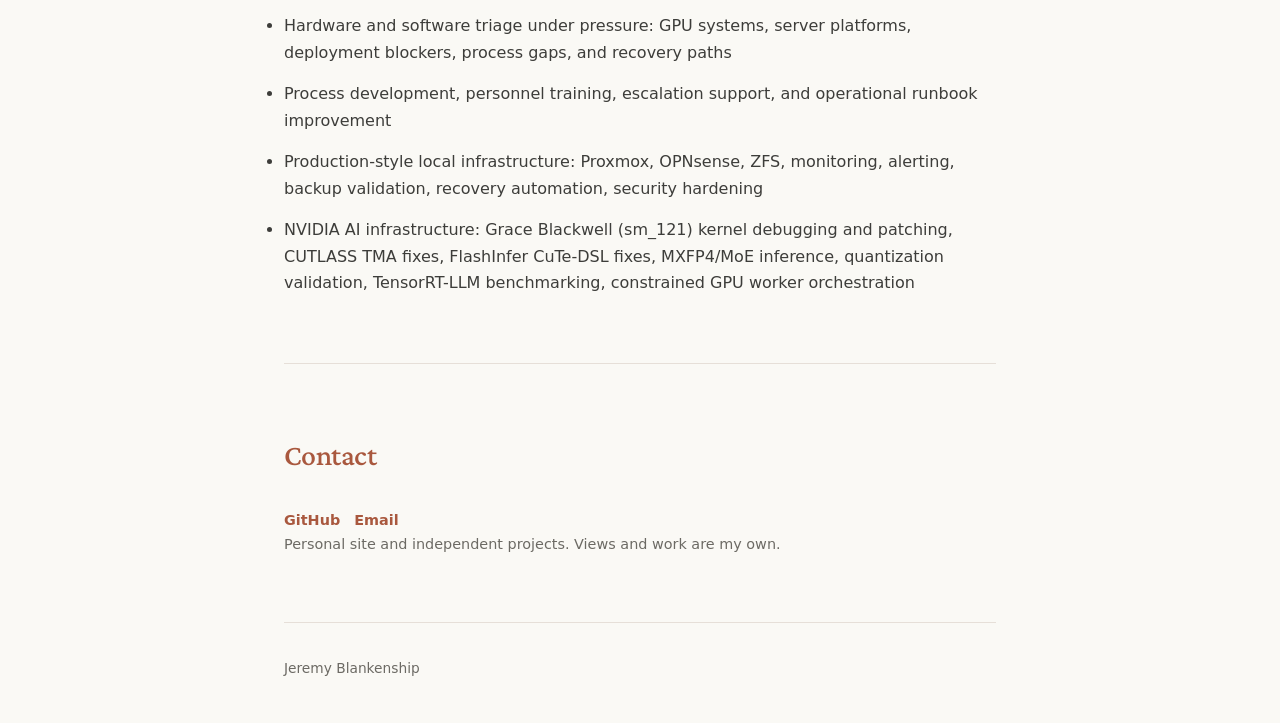
==== commit 7b0ac8b7: "docs: refresh Enoch audit essay counts Update personal-site Enoch copy for the current 388-artifact " ====
--- a/index.html
+++ b/index.html
@@ -17,7 +17,7 @@
         <!-- Hero -->
         <div class="hero">
             <h1>I build <span class="accent">auditable AI infrastructure</span>: control planes, audit gates, and Blackwell (sm_121) kernel debugging for GPU work.</h1>
-            <p class="bridge">I committed patches to FlashInfer and CUTLASS for NVIDIA's sm_121 — the Blackwell variant on GB10. I built an agentic research system that generates AI research papers and flags 385 of 388 canonical outputs as not meeting my audit bar. I work at the seam between datacenter GPU hardware and the software that tries to pretend hardware doesn't matter.</p>
+            <p class="bridge">I committed patches to FlashInfer and CUTLASS for NVIDIA's sm_121 — the Blackwell variant on GB10. I built an agentic research system that generates AI research papers and flags 0 of 388 canonical outputs as not meeting my audit bar. I work at the seam between datacenter GPU hardware and the software that tries to pretend hardware doesn't matter.</p>
             <p class="location">Oklahoma City, OK</p>
         </div>
 
@@ -96,7 +96,7 @@
                     </div>
                 </div>
 
-                <p>My role is the infrastructure: the control plane, dispatch gates, telemetry, artifact packaging, provenance model, and release process. The Enoch corpus indexes 385 canonical AI-generated research artifacts after duplicate-slug cleanup and later imports; my own strict claim/evidence audit fails 385 of them and passes 3. That failure rate is headlined on the project's front page — the audit gate is the product, not the papers. I do not claim personal authorship of the generated papers.</p>
+                <p>My role is the infrastructure: the control plane, dispatch gates, telemetry, artifact packaging, provenance model, and release process. The Enoch corpus indexes 388 canonical AI-generated research artifacts after duplicate-slug cleanup and later imports; my own strict claim/evidence audit now passes all 388. That audit status is headlined on the project's front page — the audit gate is the product, not the papers. I do not claim personal authorship of the generated papers.</p>
 
                 <div class="project-links">
                     <a href="https://github.com/alias8818/enoch-agentic-research-system">System repository</a>
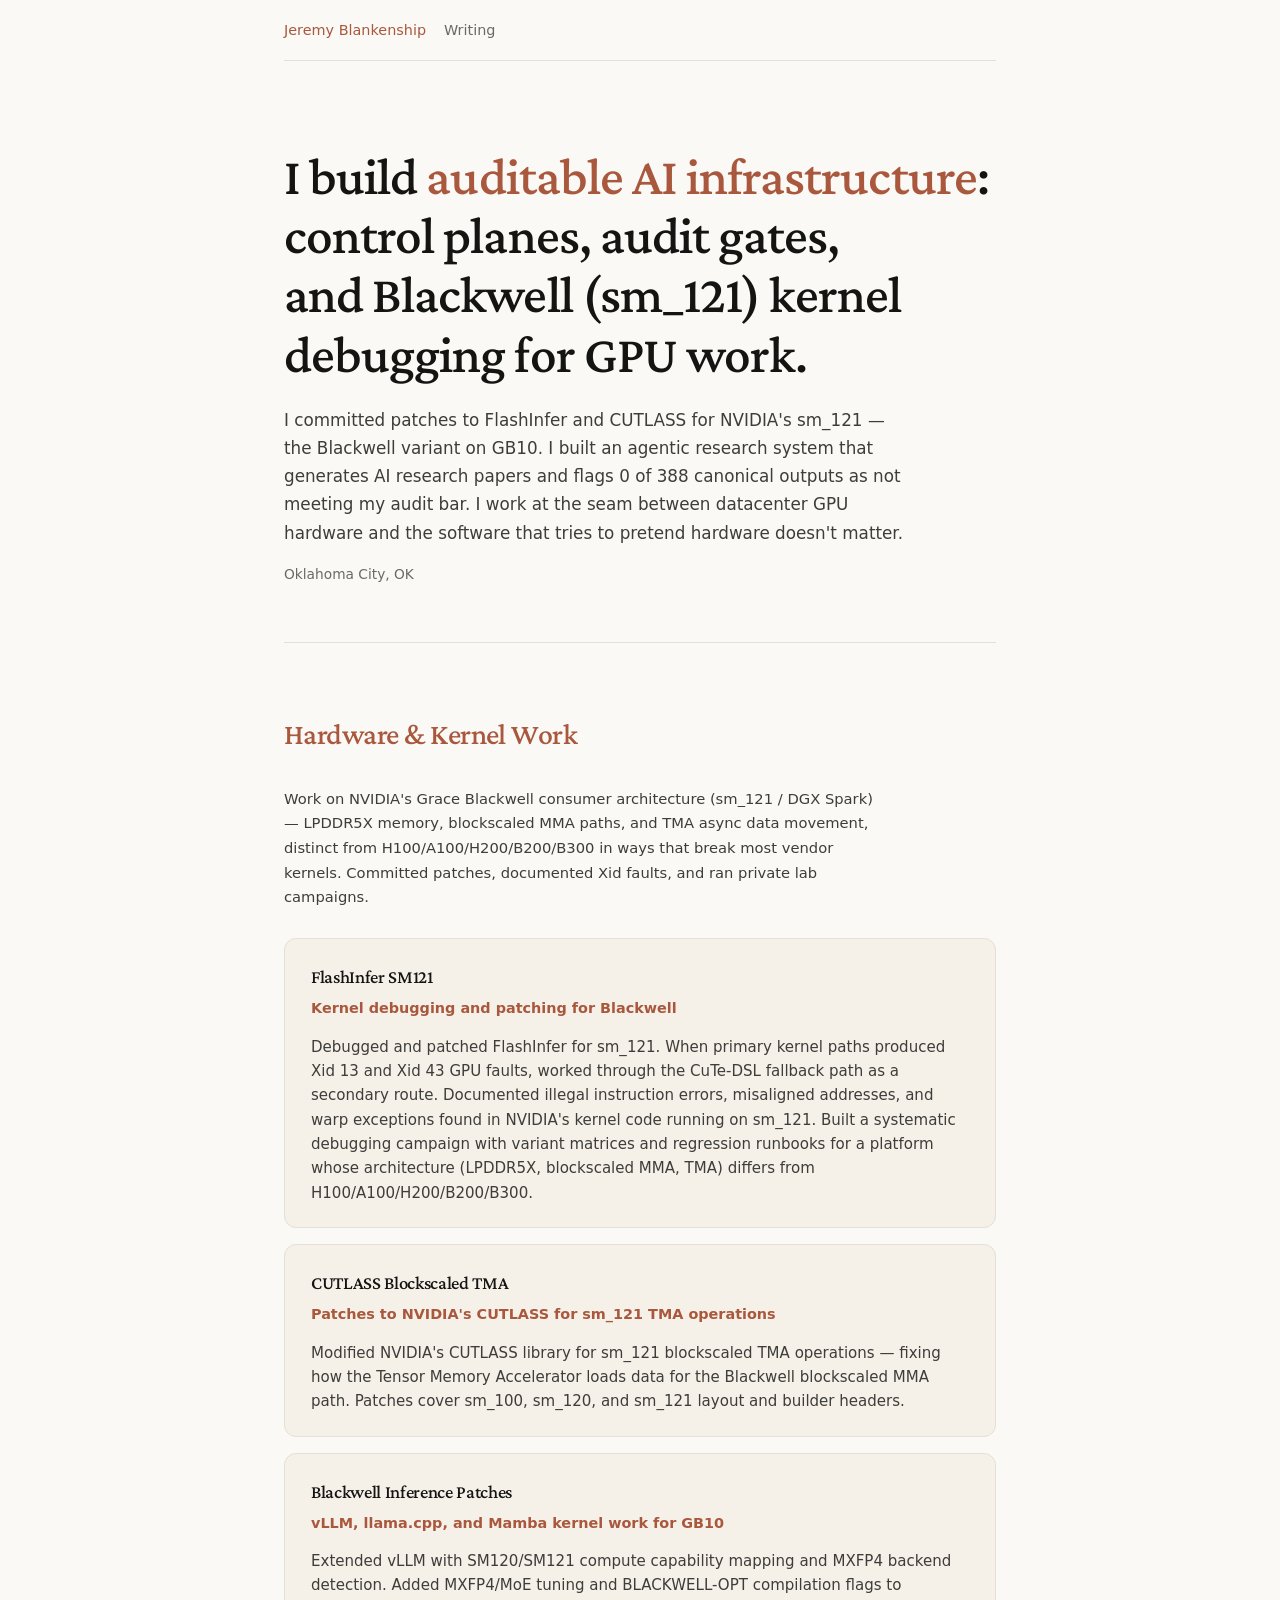
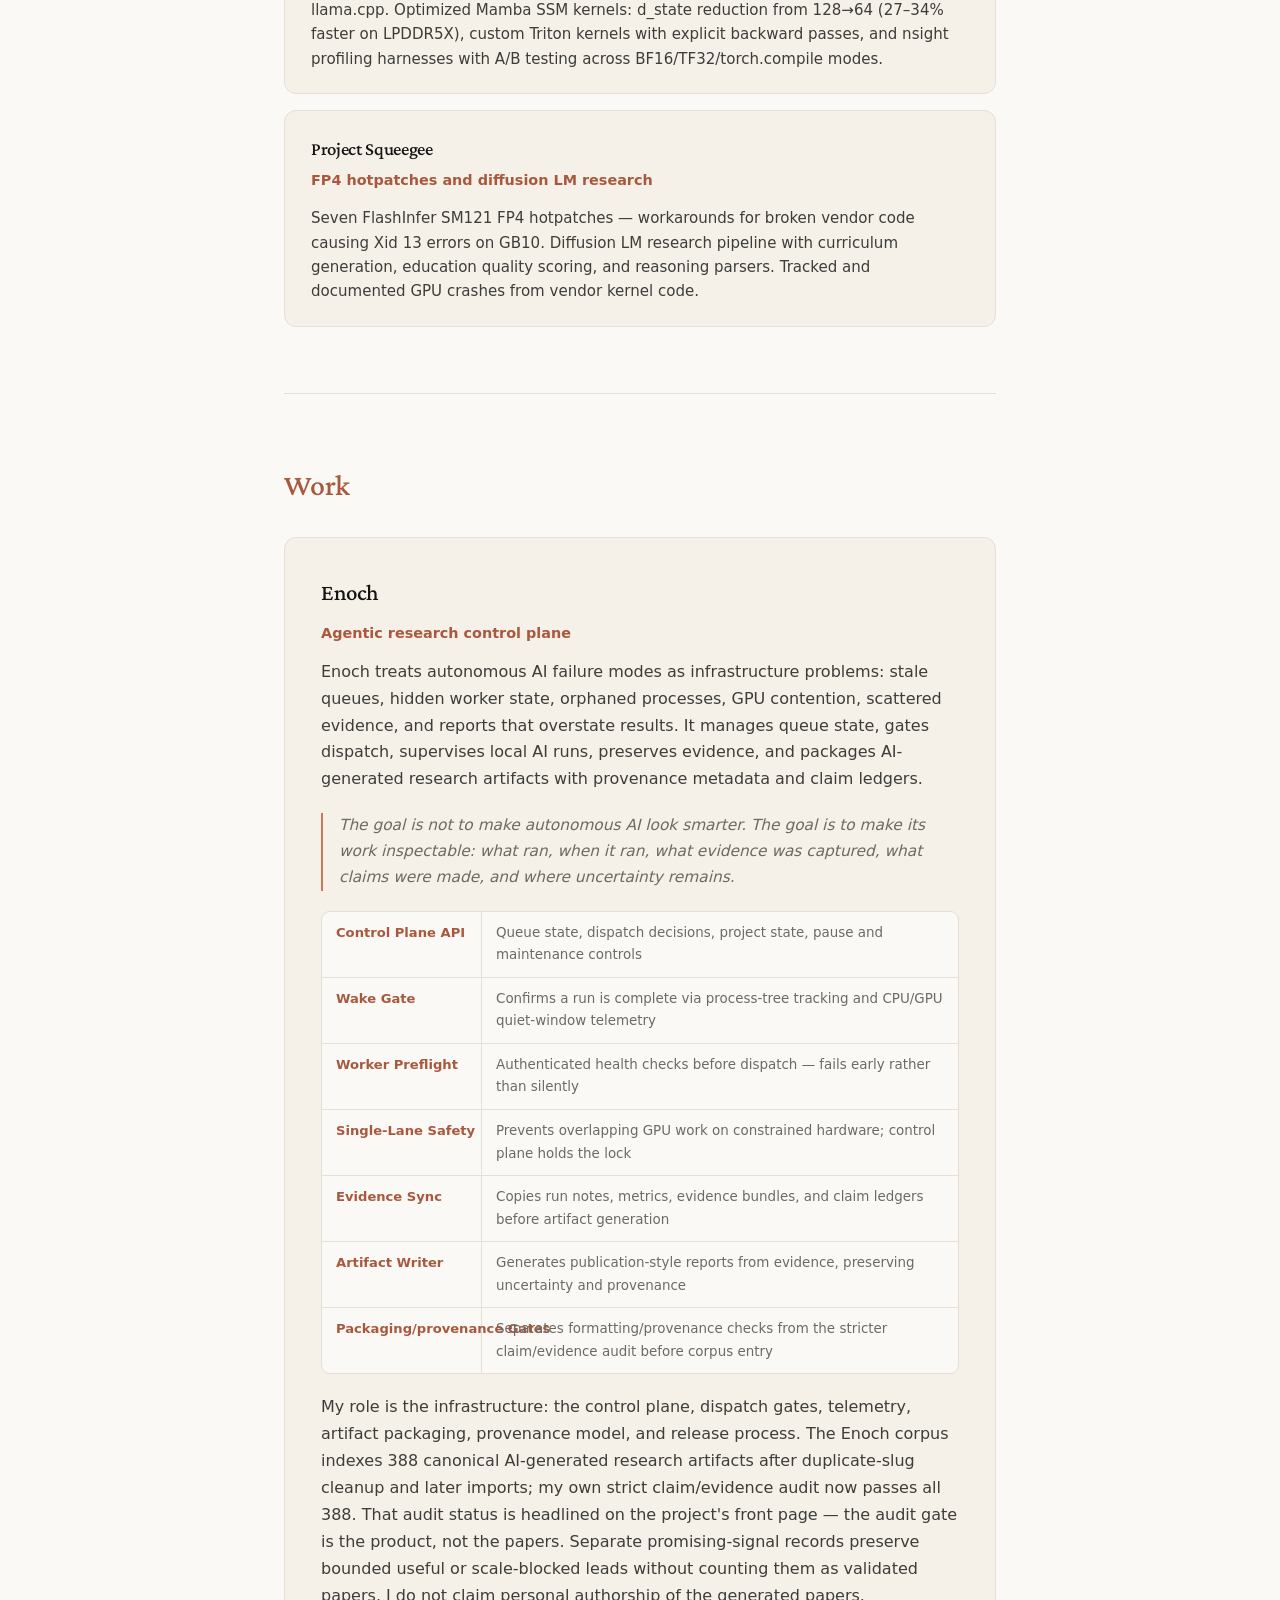
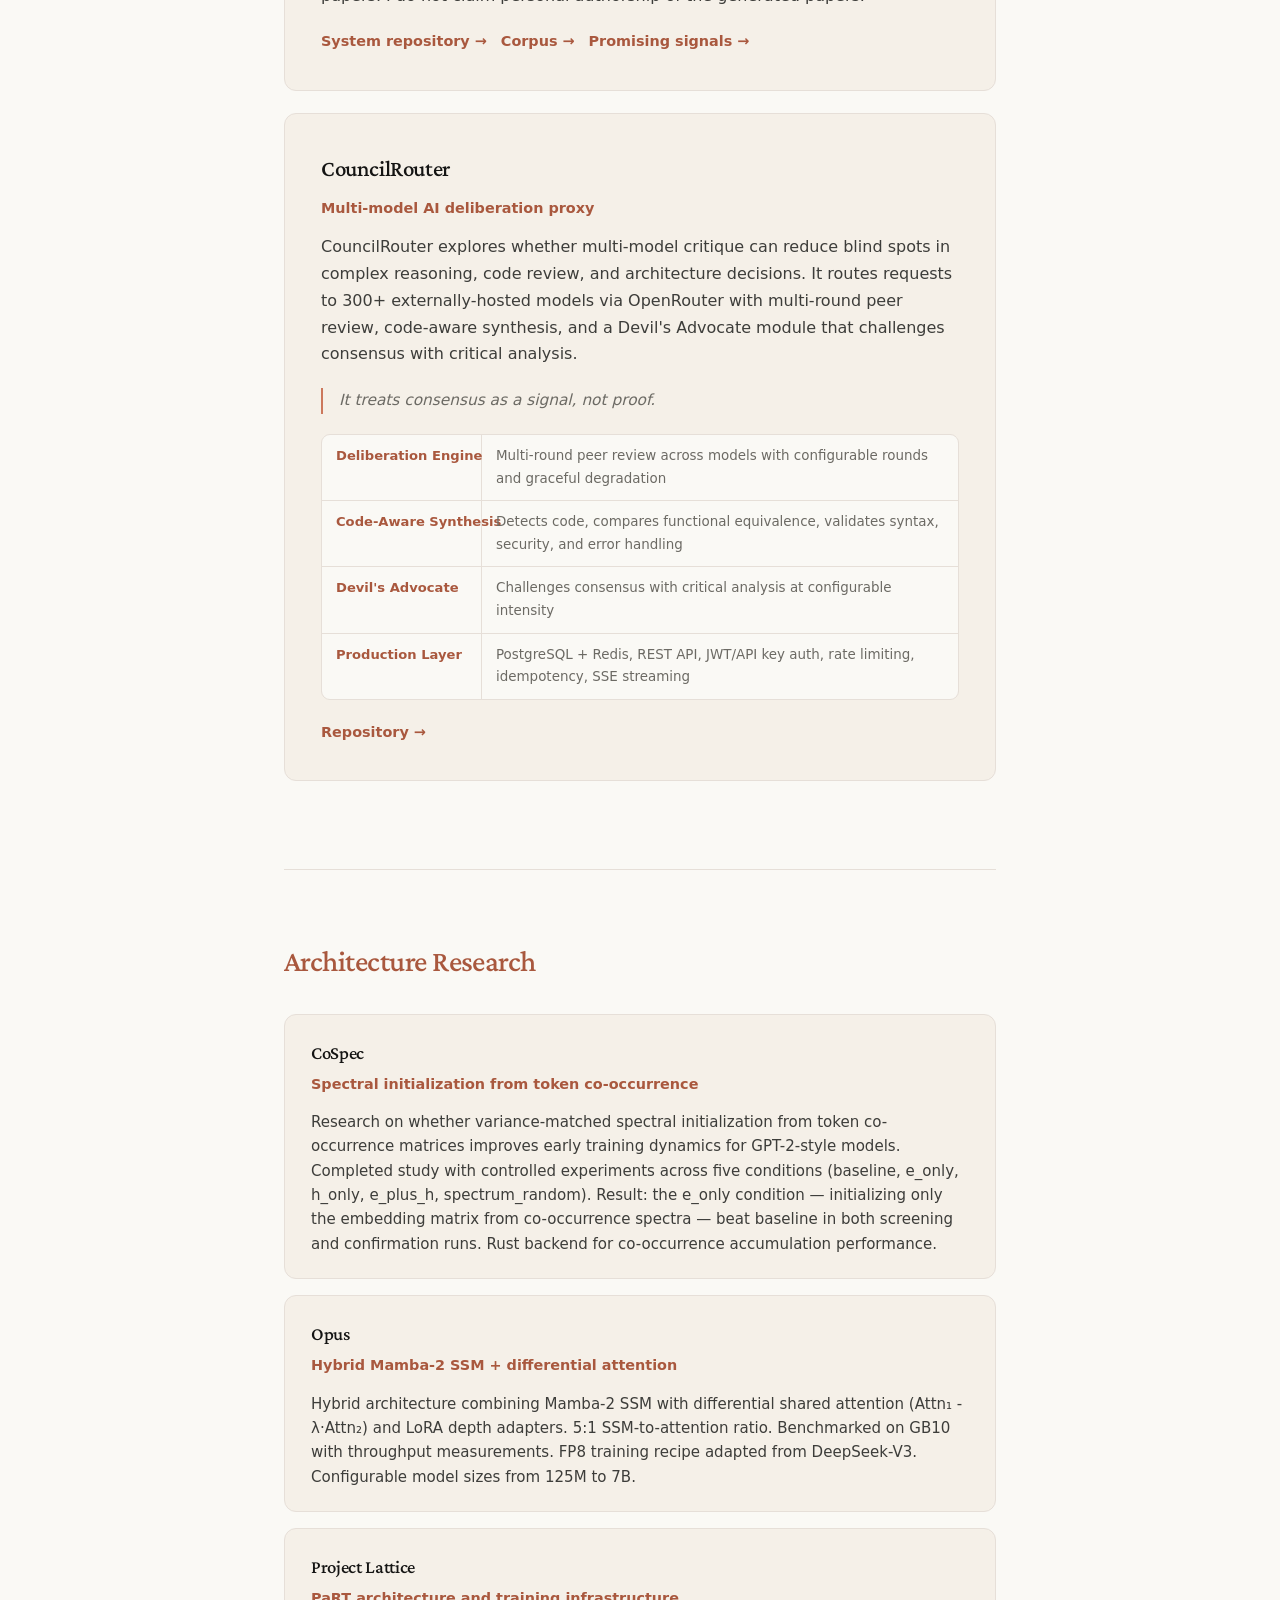
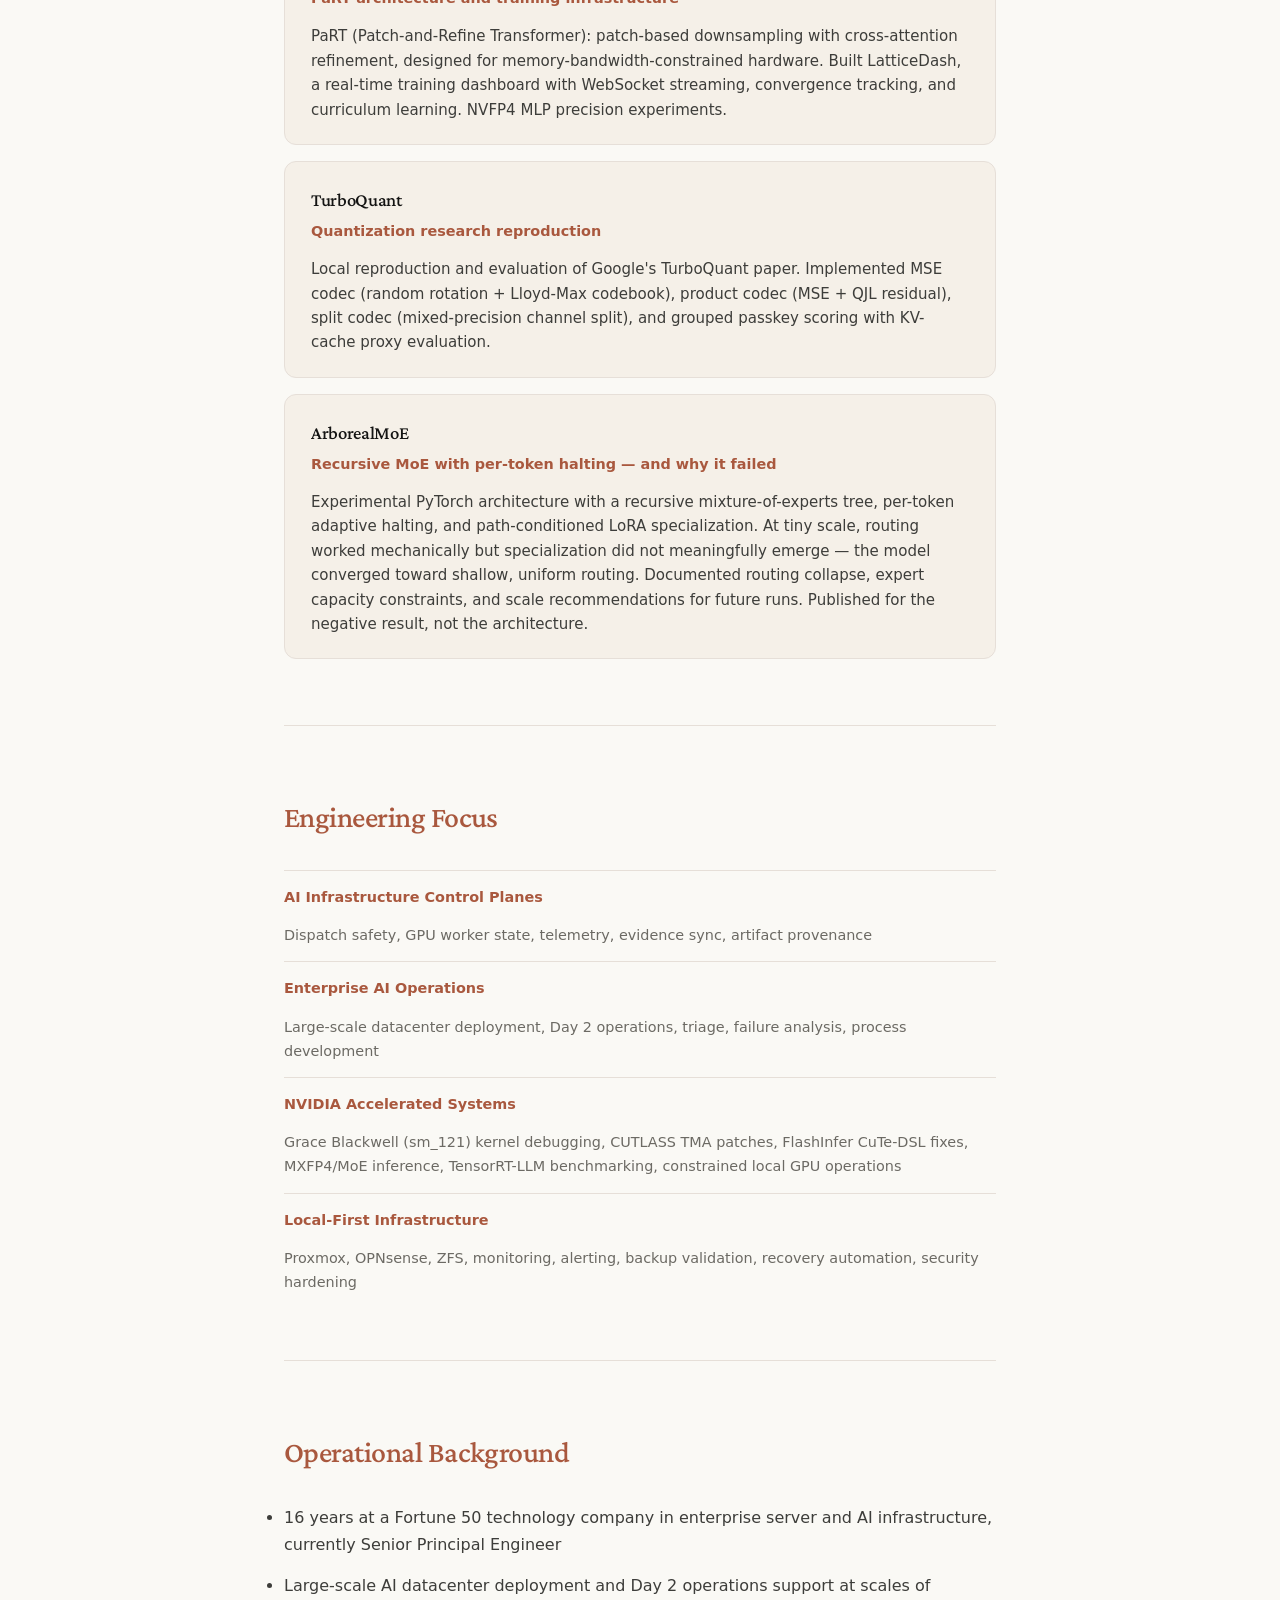
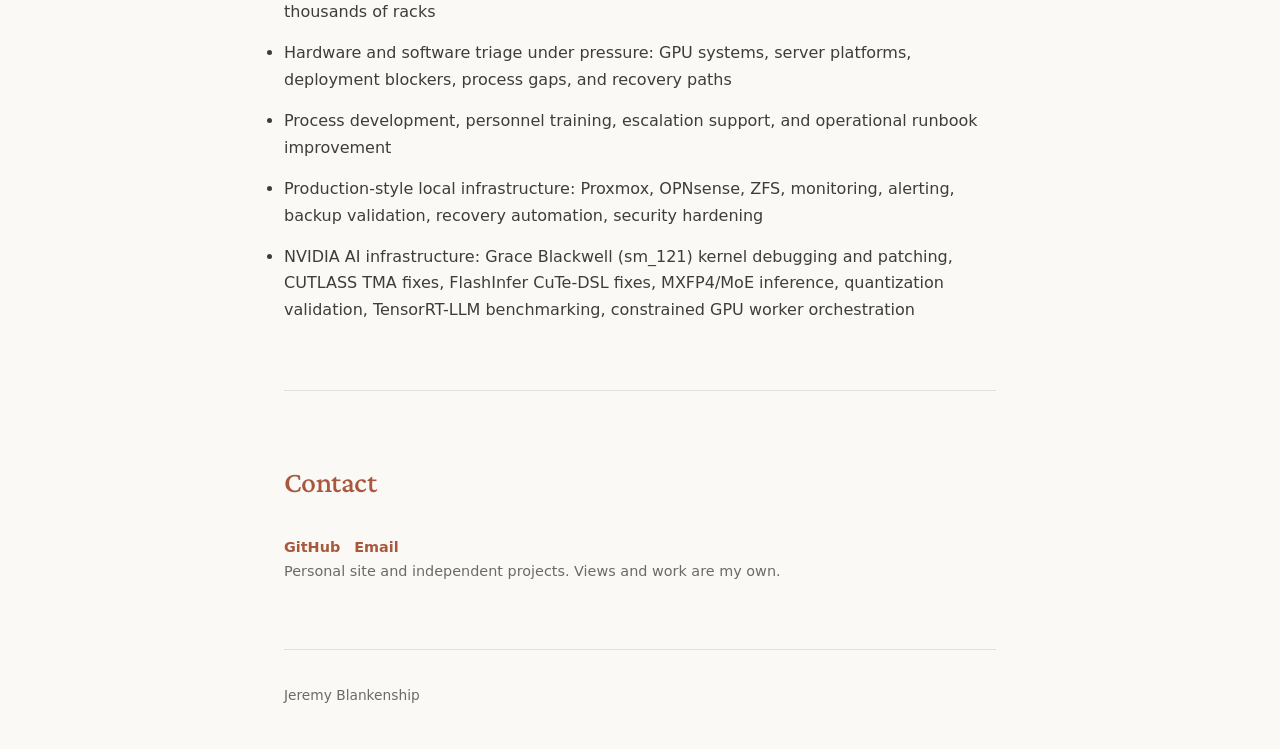
==== commit 8a2fe7cf: "docs: link Enoch promising signals" ====
--- a/index.html
+++ b/index.html
@@ -96,11 +96,12 @@
                     </div>
                 </div>
 
-                <p>My role is the infrastructure: the control plane, dispatch gates, telemetry, artifact packaging, provenance model, and release process. The Enoch corpus indexes 388 canonical AI-generated research artifacts after duplicate-slug cleanup and later imports; my own strict claim/evidence audit now passes all 388. That audit status is headlined on the project's front page — the audit gate is the product, not the papers. I do not claim personal authorship of the generated papers.</p>
+                <p>My role is the infrastructure: the control plane, dispatch gates, telemetry, artifact packaging, provenance model, and release process. The Enoch corpus indexes 388 canonical AI-generated research artifacts after duplicate-slug cleanup and later imports; my own strict claim/evidence audit now passes all 388. That audit status is headlined on the project's front page — the audit gate is the product, not the papers. Separate promising-signal records preserve bounded useful or scale-blocked leads without counting them as validated papers. I do not claim personal authorship of the generated papers.</p>
 
                 <div class="project-links">
                     <a href="https://github.com/alias8818/enoch-agentic-research-system">System repository</a>
                     <a href="https://github.com/alias8818/enoch-ai-research-corpus">Corpus</a>
+                    <a href="https://github.com/alias8818/enoch-promising-signals">Promising signals</a>
                 </div>
             </div>
 
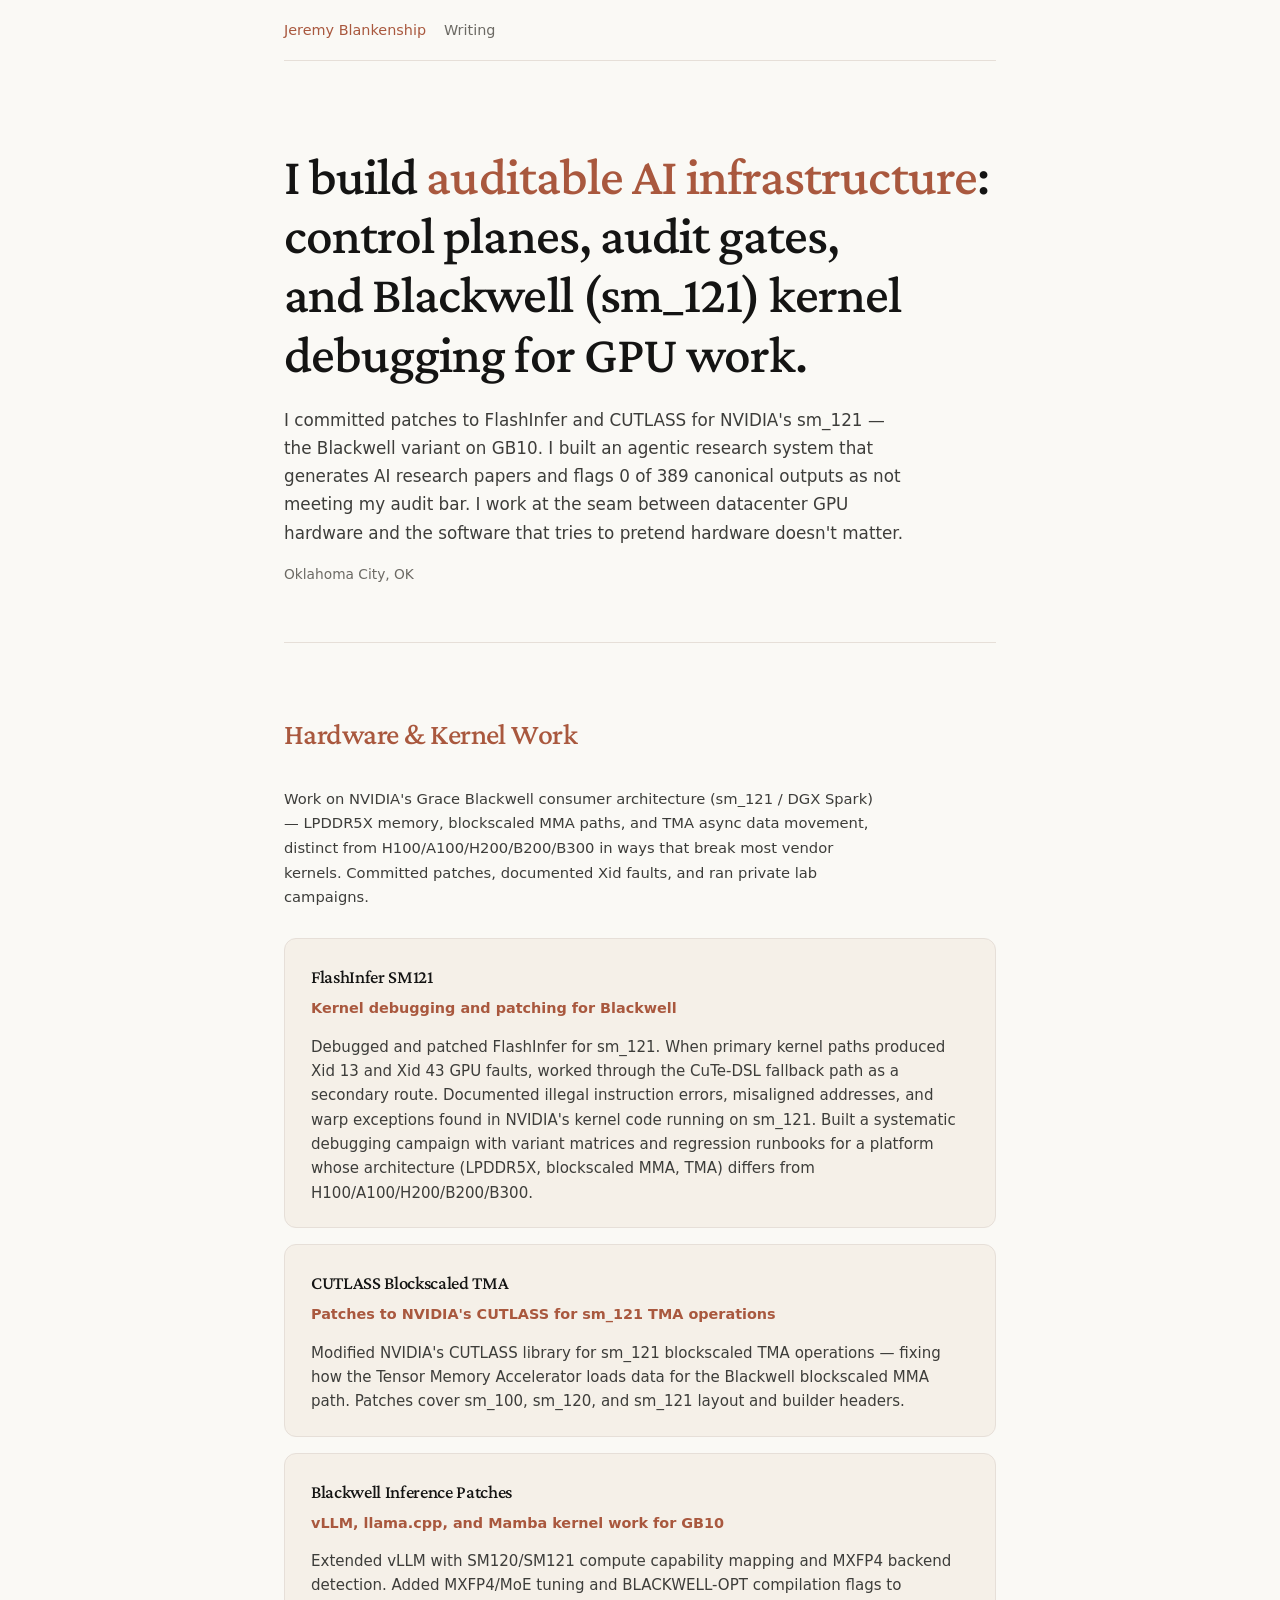
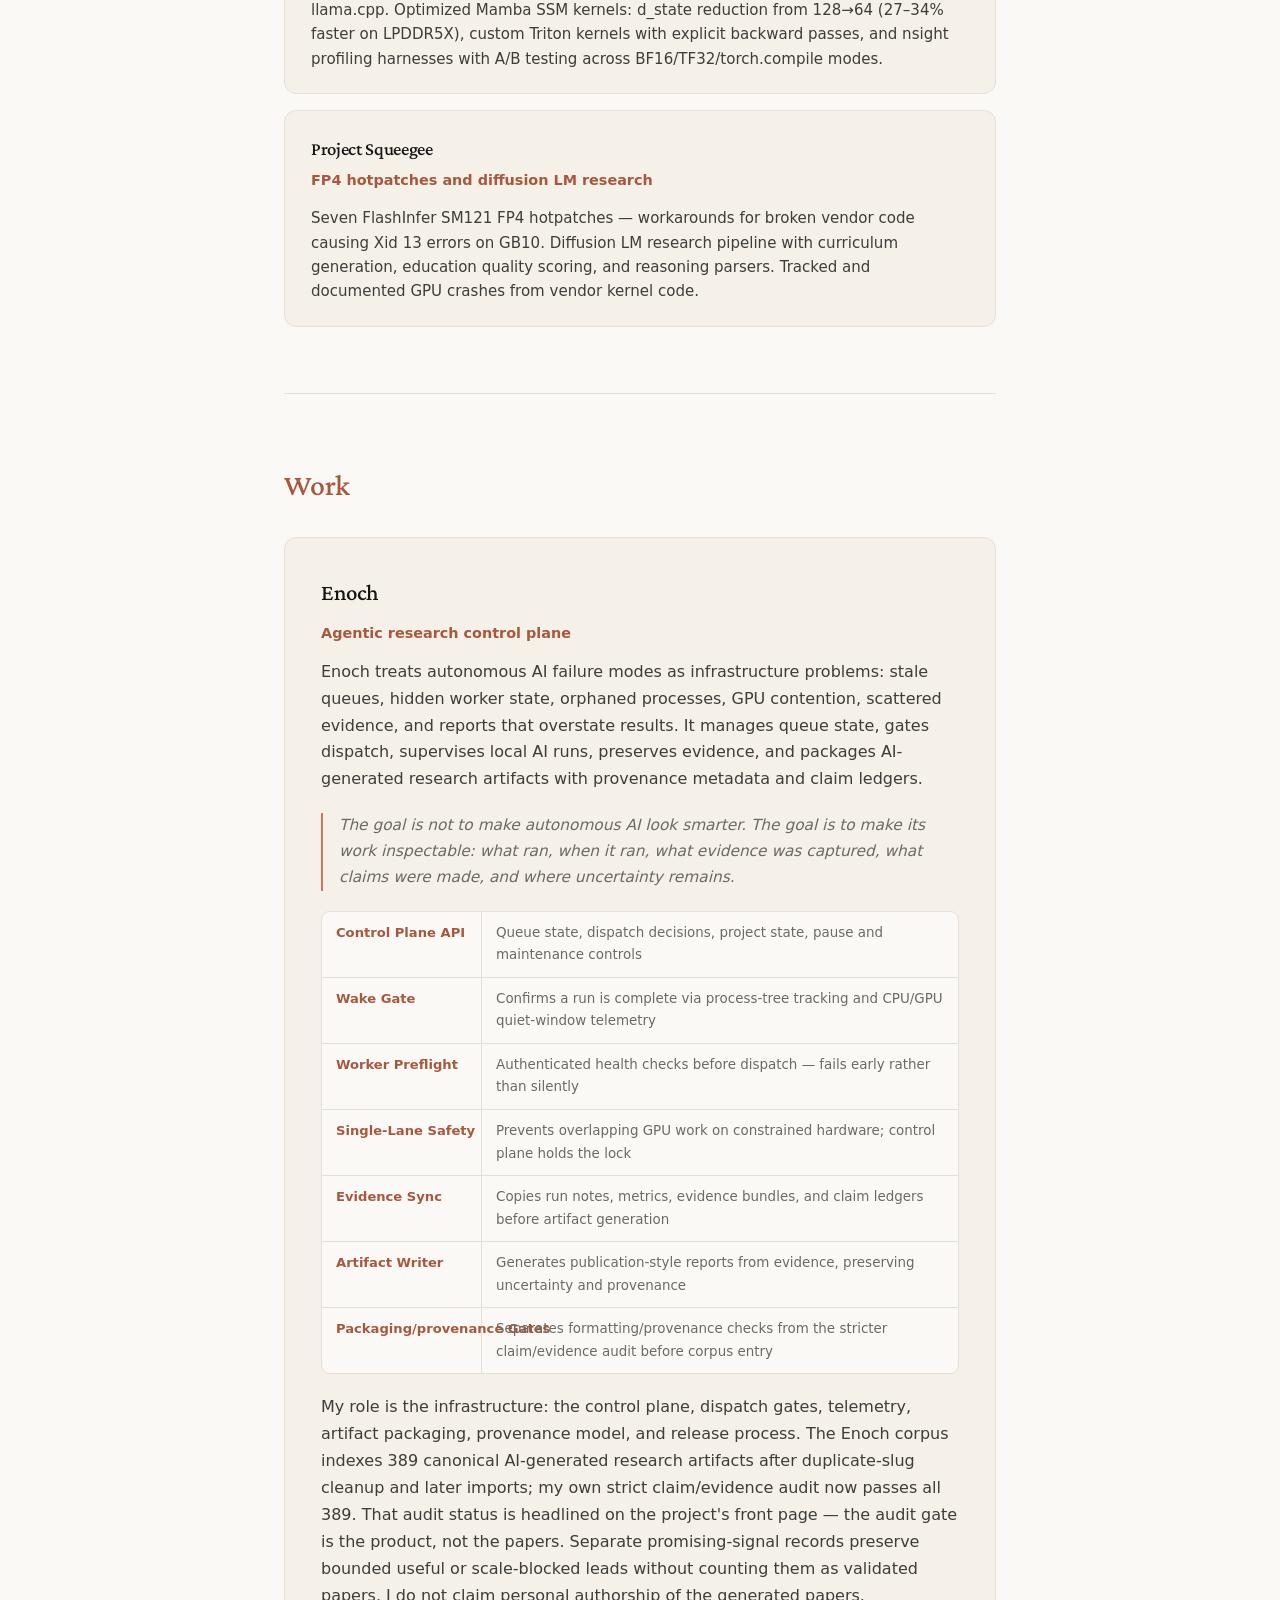
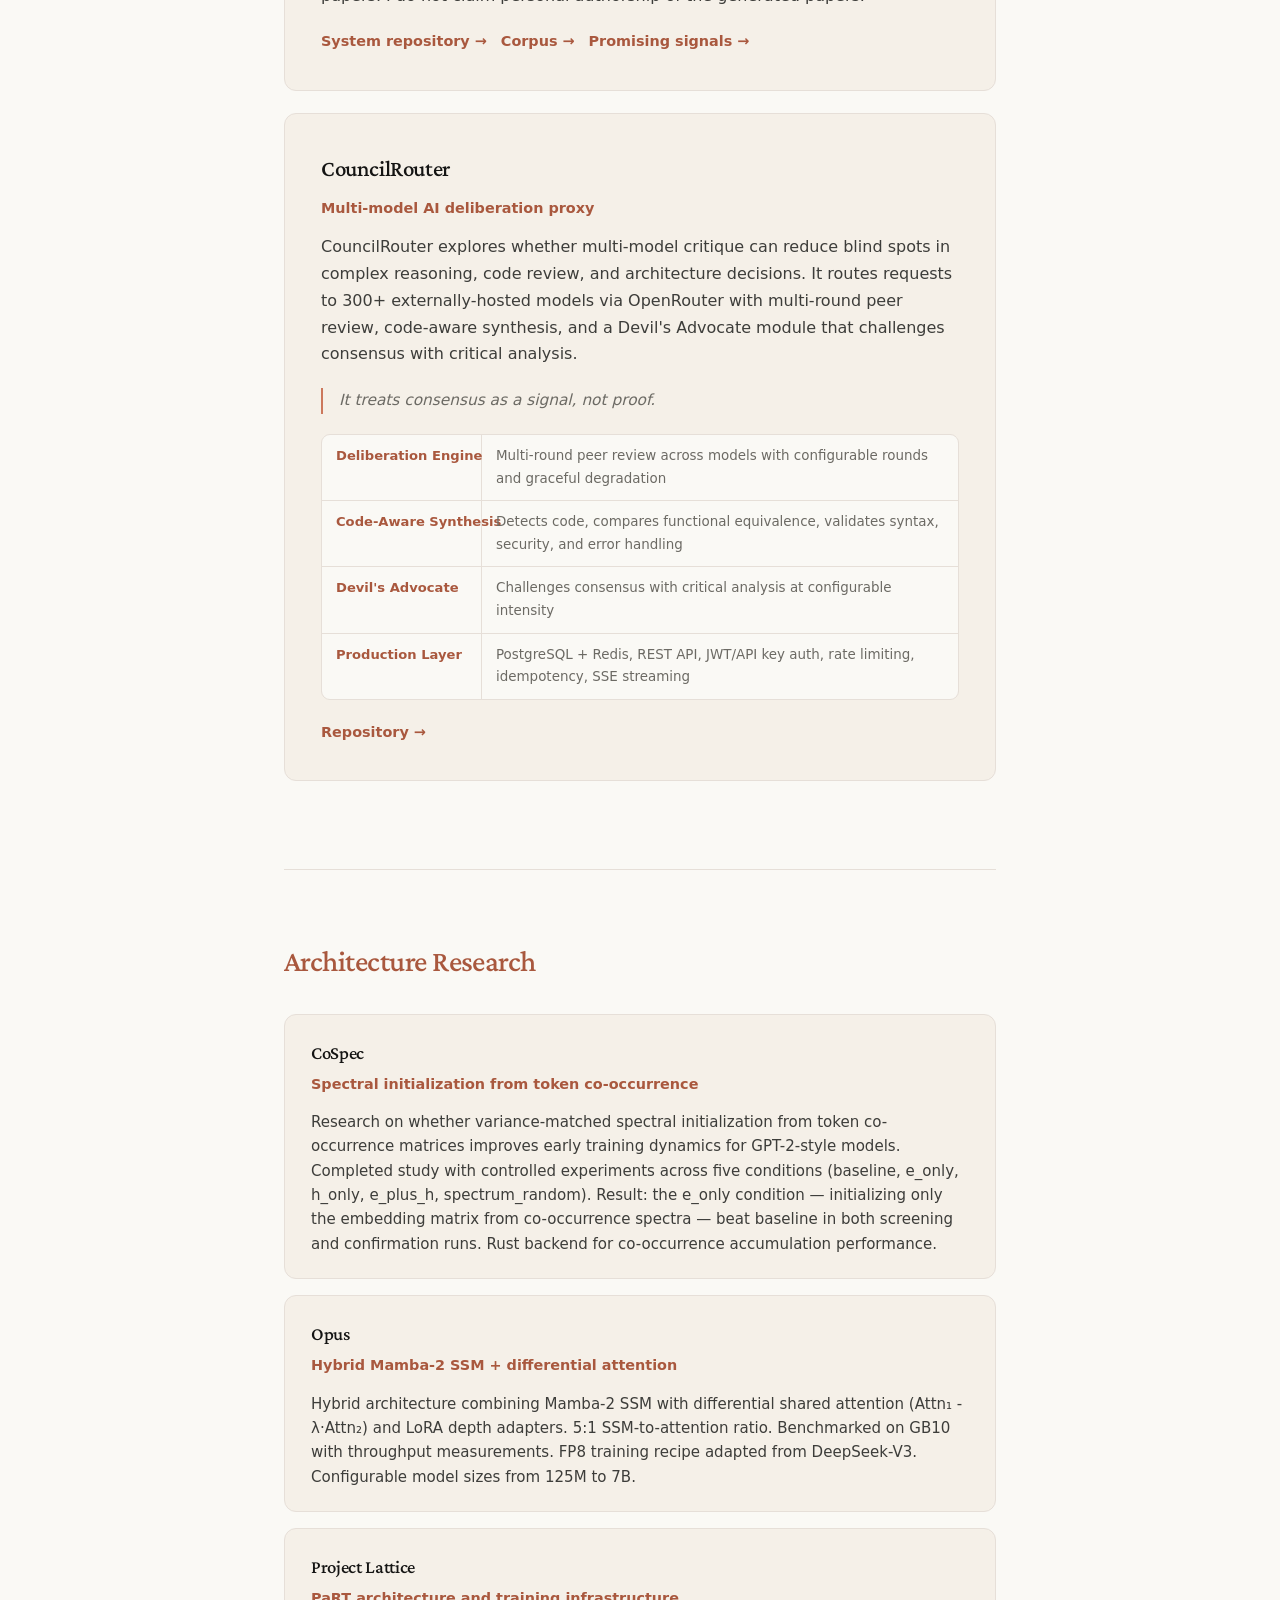
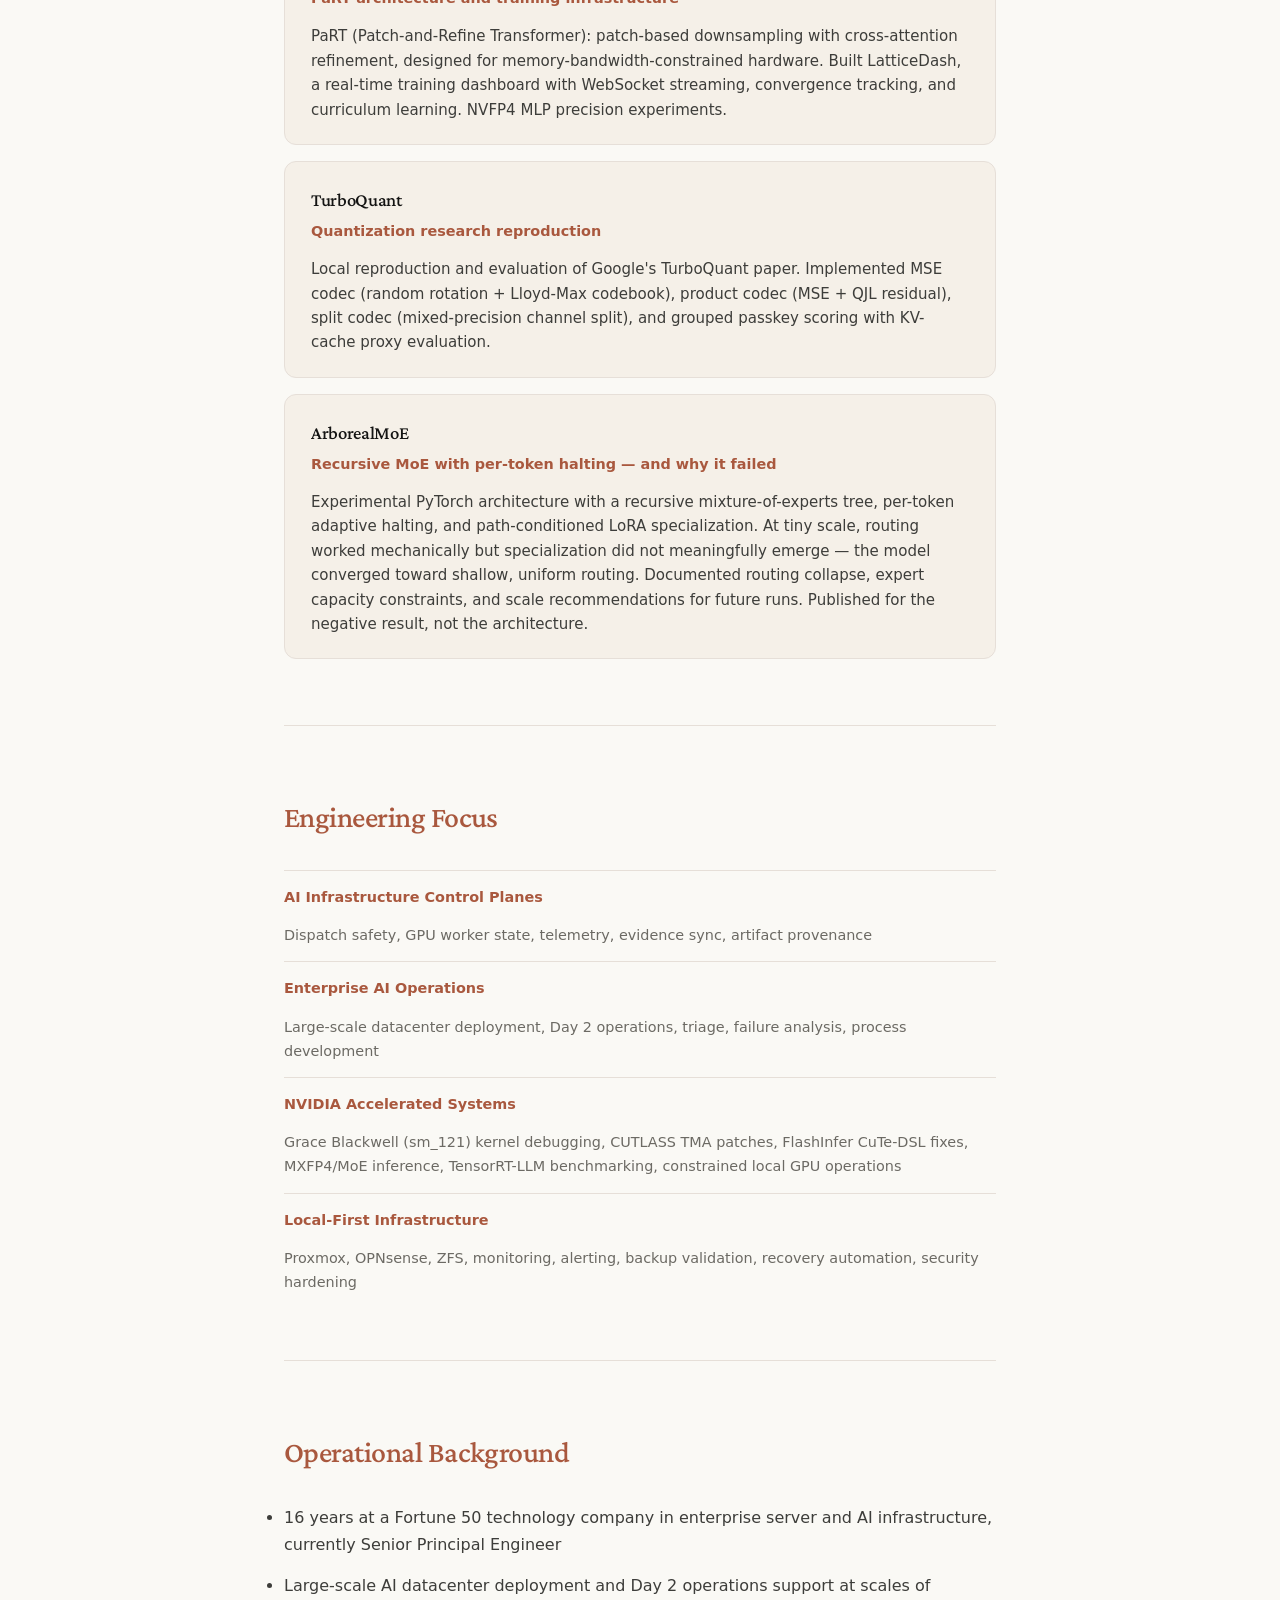
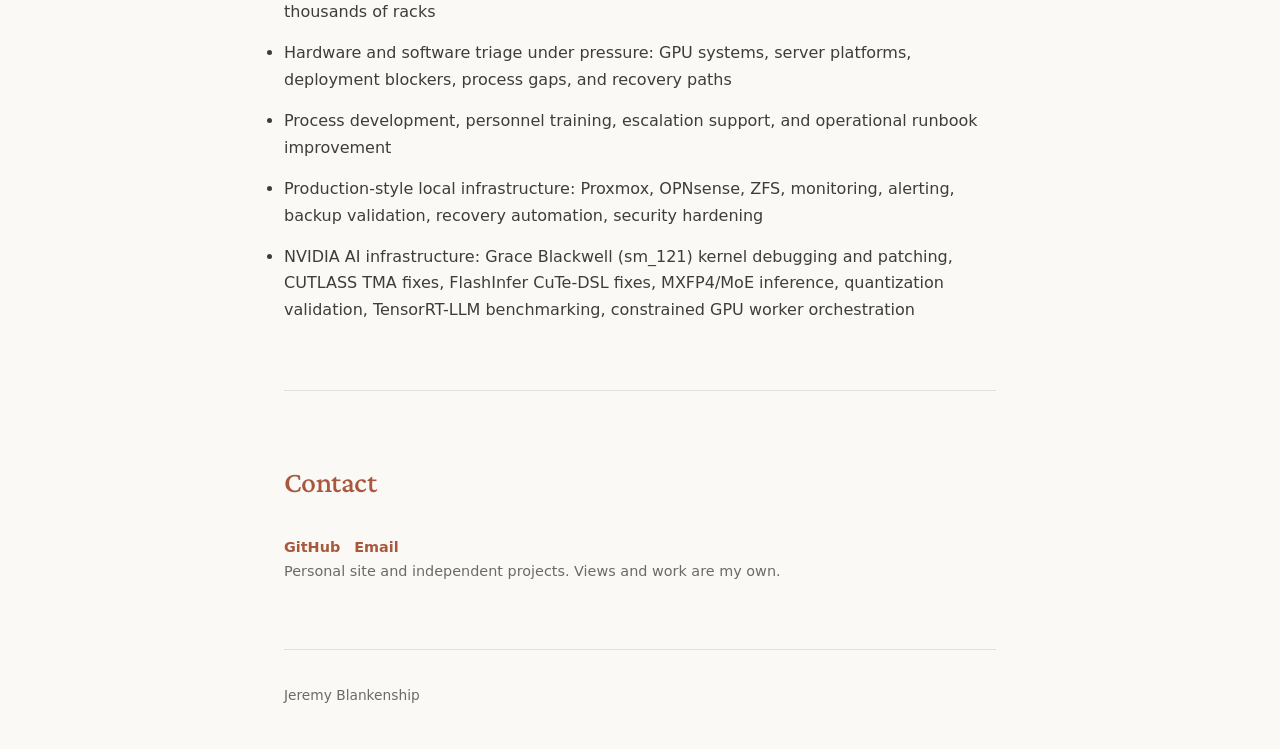
==== commit cb47b5bd: "Refresh Enoch corpus release counts Refresh public release surfaces after importing 1 finalized publ" ====
--- a/index.html
+++ b/index.html
@@ -17,7 +17,7 @@
         <!-- Hero -->
         <div class="hero">
             <h1>I build <span class="accent">auditable AI infrastructure</span>: control planes, audit gates, and Blackwell (sm_121) kernel debugging for GPU work.</h1>
-            <p class="bridge">I committed patches to FlashInfer and CUTLASS for NVIDIA's sm_121 — the Blackwell variant on GB10. I built an agentic research system that generates AI research papers and flags 0 of 388 canonical outputs as not meeting my audit bar. I work at the seam between datacenter GPU hardware and the software that tries to pretend hardware doesn't matter.</p>
+            <p class="bridge">I committed patches to FlashInfer and CUTLASS for NVIDIA's sm_121 — the Blackwell variant on GB10. I built an agentic research system that generates AI research papers and flags 0 of 389 canonical outputs as not meeting my audit bar. I work at the seam between datacenter GPU hardware and the software that tries to pretend hardware doesn't matter.</p>
             <p class="location">Oklahoma City, OK</p>
         </div>
 
@@ -96,7 +96,7 @@
                     </div>
                 </div>
 
-                <p>My role is the infrastructure: the control plane, dispatch gates, telemetry, artifact packaging, provenance model, and release process. The Enoch corpus indexes 388 canonical AI-generated research artifacts after duplicate-slug cleanup and later imports; my own strict claim/evidence audit now passes all 388. That audit status is headlined on the project's front page — the audit gate is the product, not the papers. Separate promising-signal records preserve bounded useful or scale-blocked leads without counting them as validated papers. I do not claim personal authorship of the generated papers.</p>
+                <p>My role is the infrastructure: the control plane, dispatch gates, telemetry, artifact packaging, provenance model, and release process. The Enoch corpus indexes 389 canonical AI-generated research artifacts after duplicate-slug cleanup and later imports; my own strict claim/evidence audit now passes all 389. That audit status is headlined on the project's front page — the audit gate is the product, not the papers. Separate promising-signal records preserve bounded useful or scale-blocked leads without counting them as validated papers. I do not claim personal authorship of the generated papers.</p>
 
                 <div class="project-links">
                     <a href="https://github.com/alias8818/enoch-agentic-research-system">System repository</a>
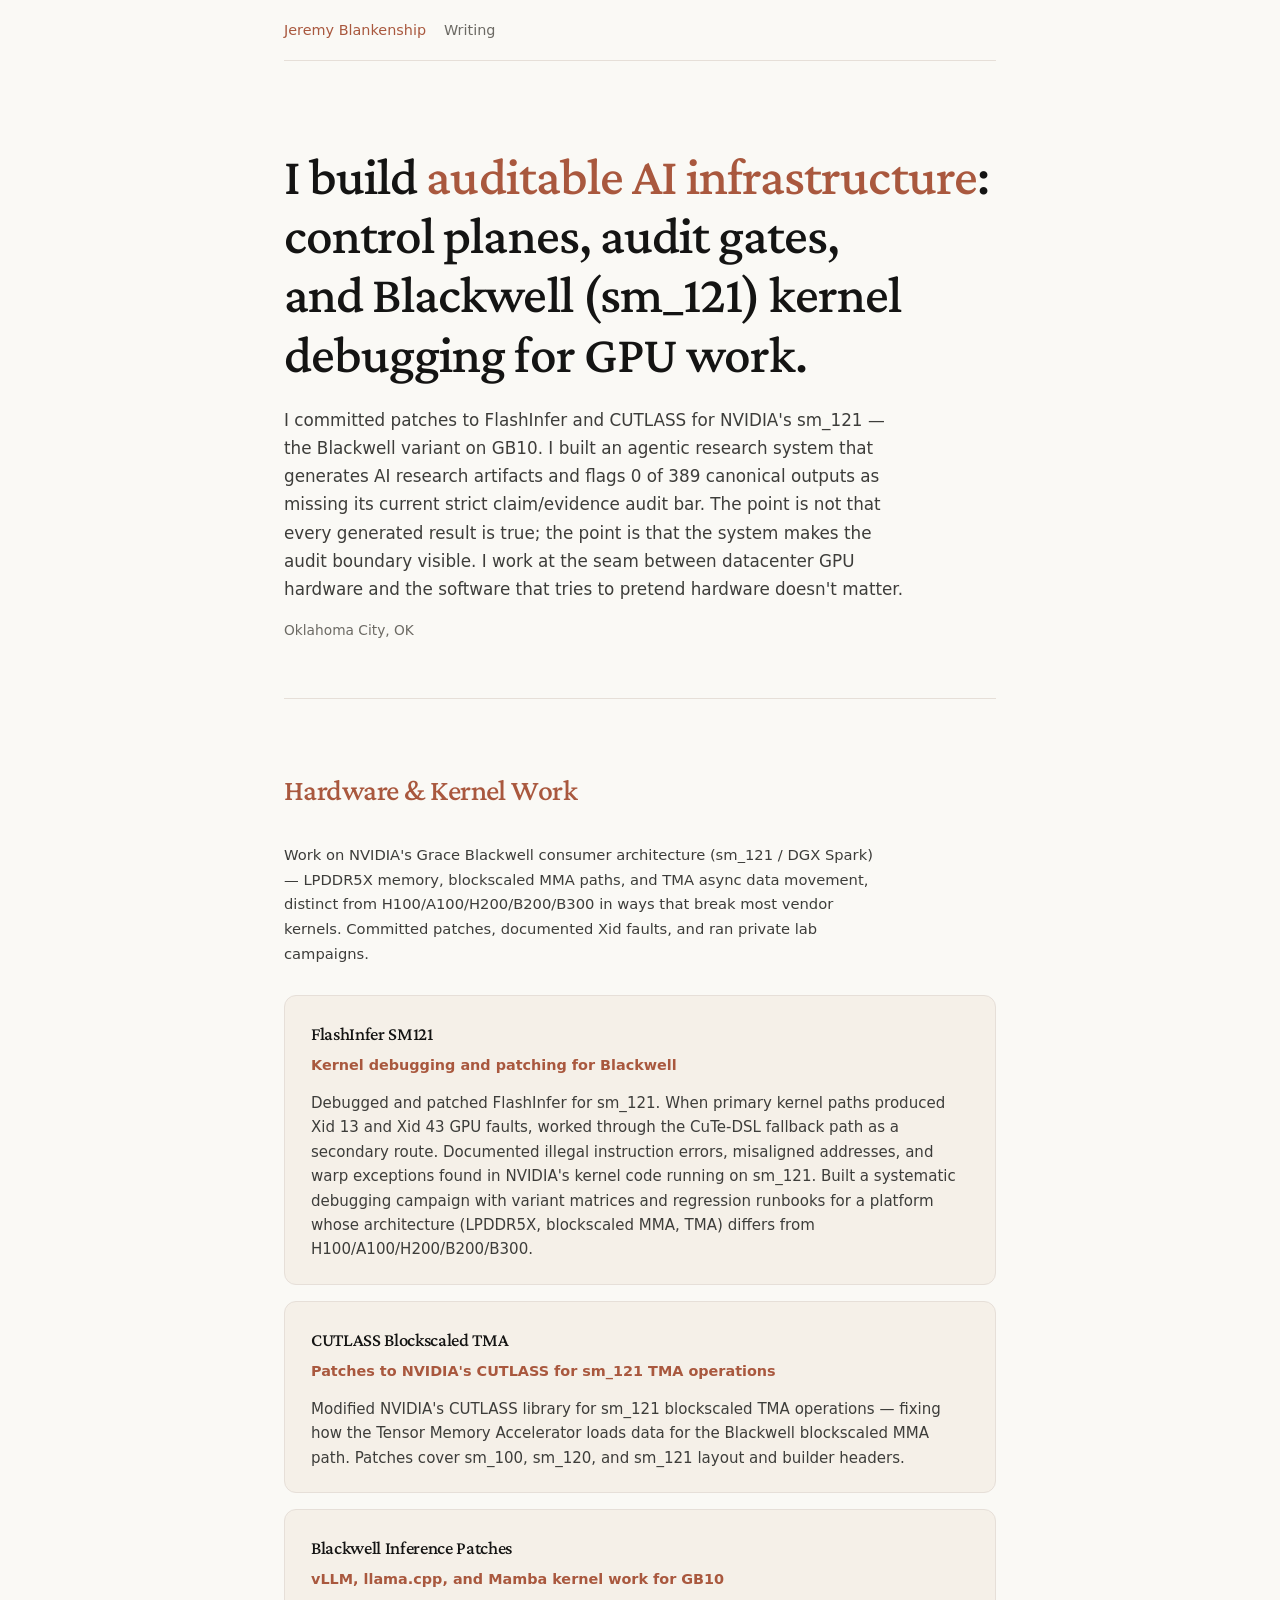
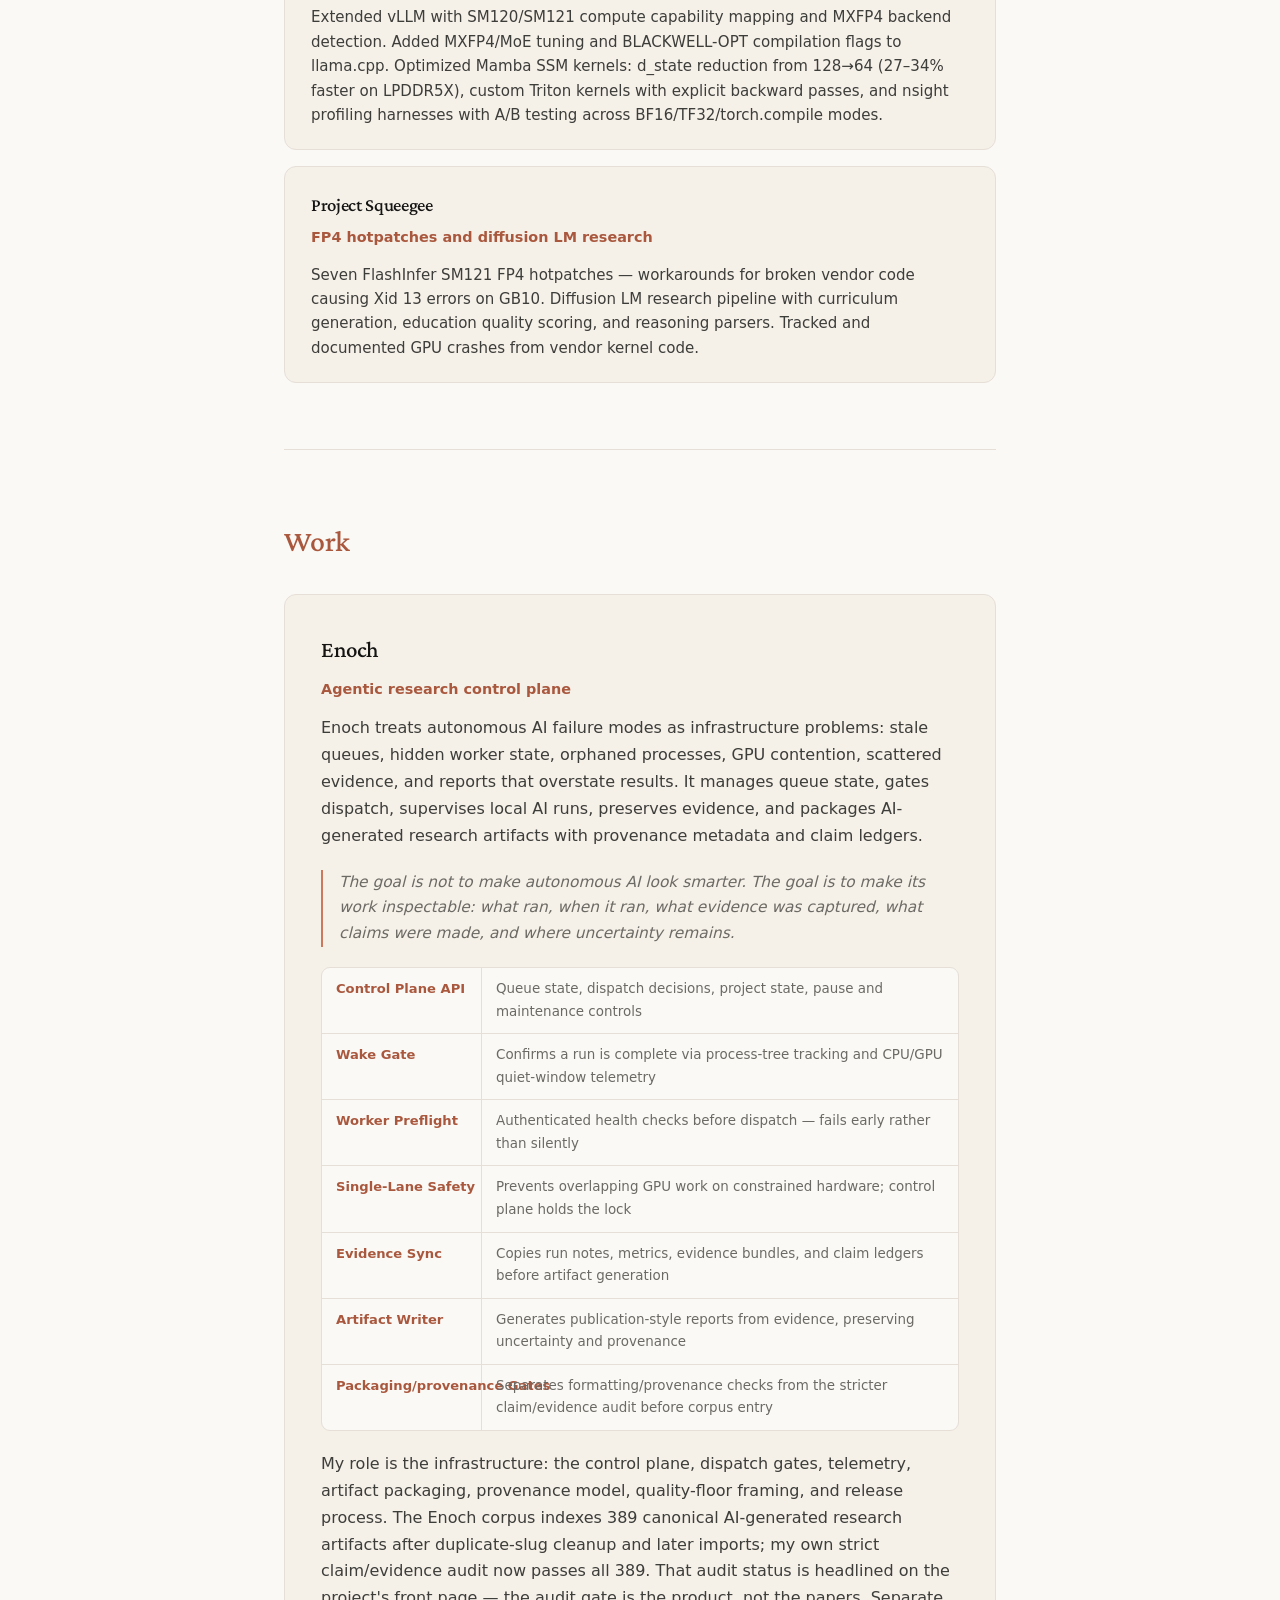
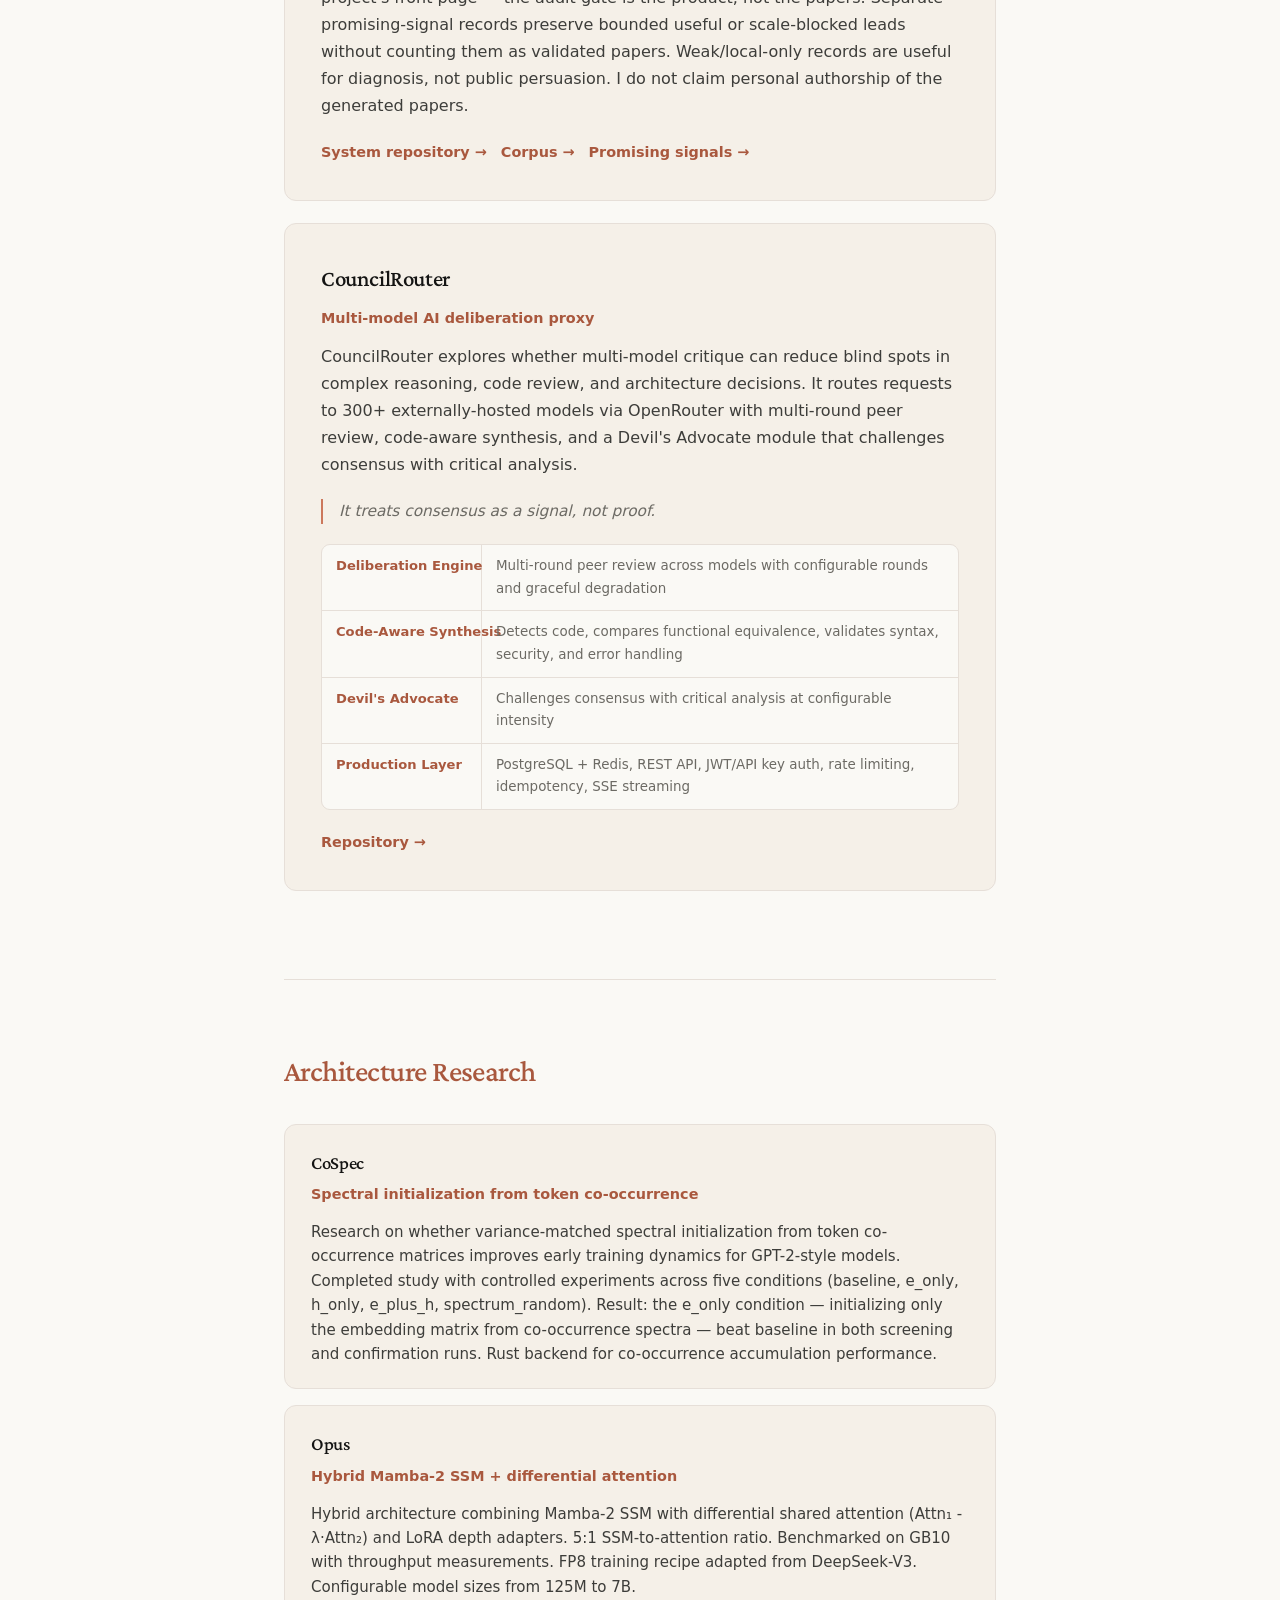
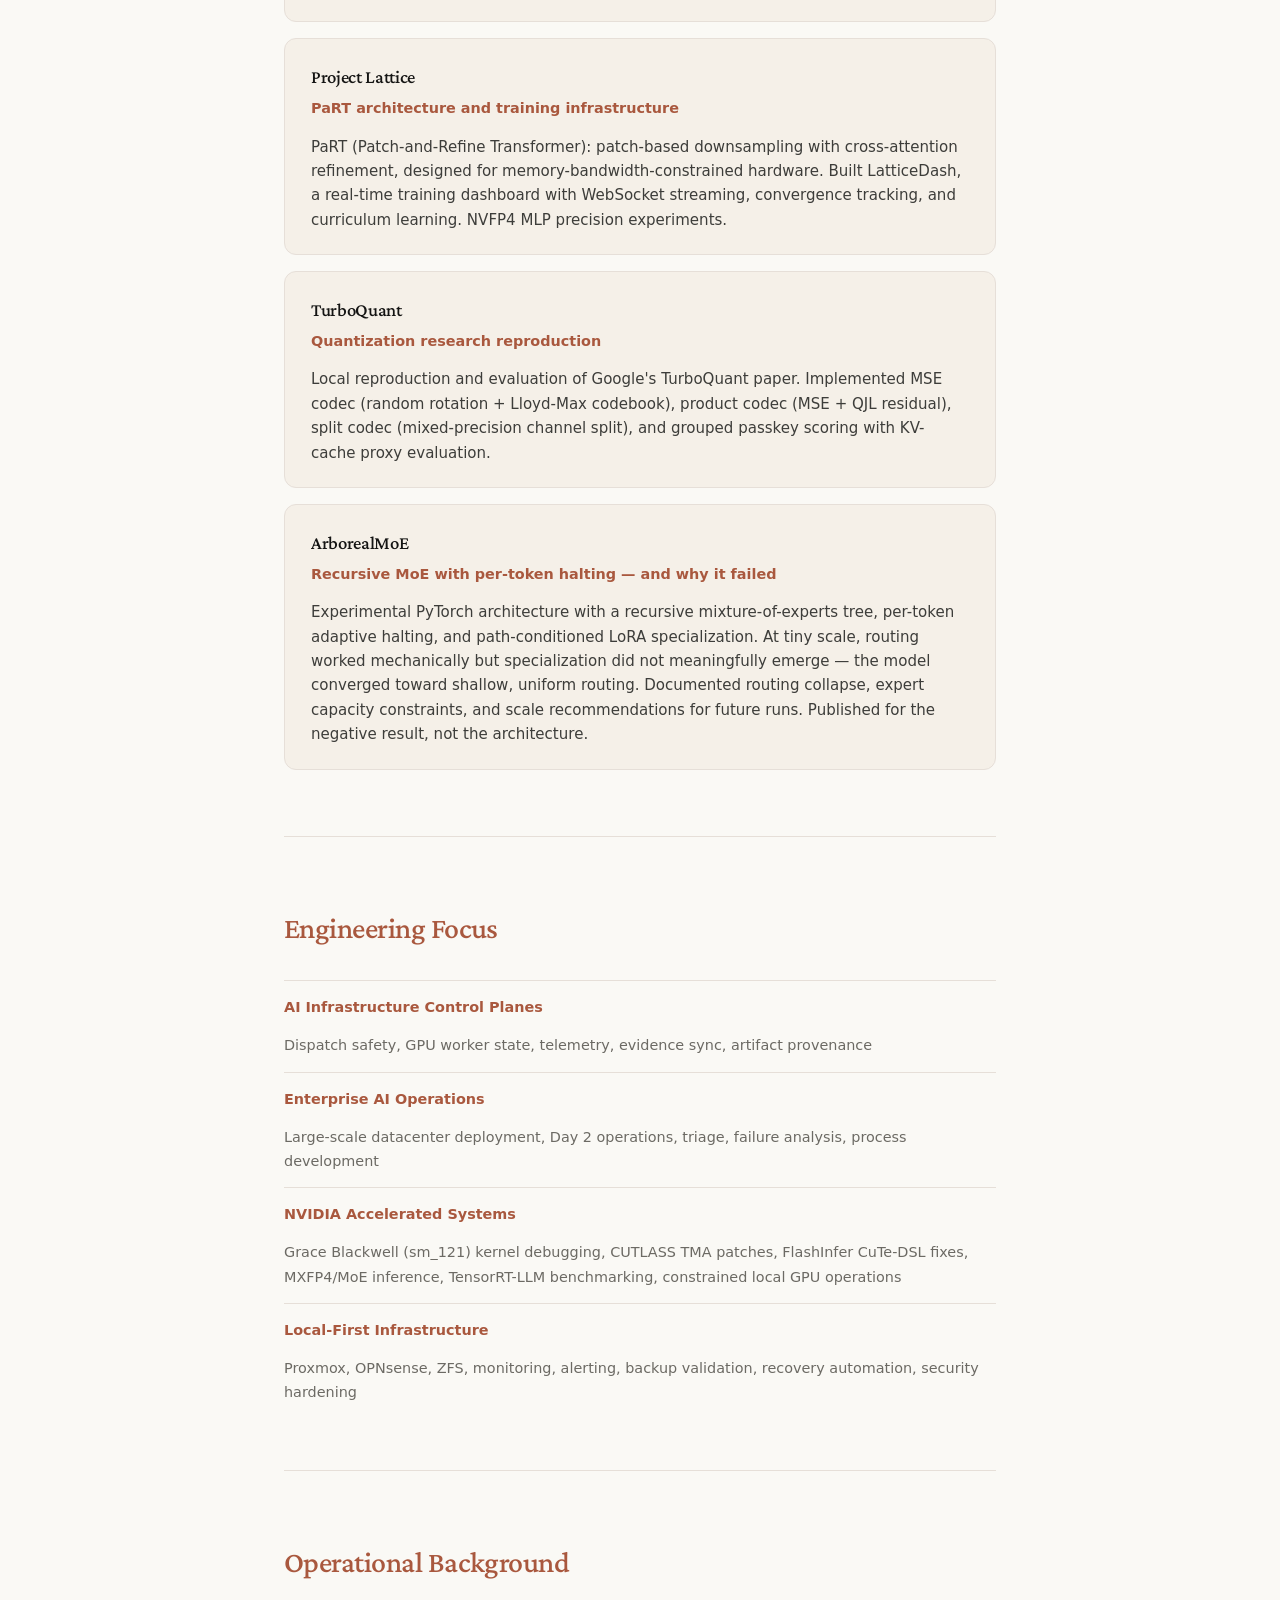
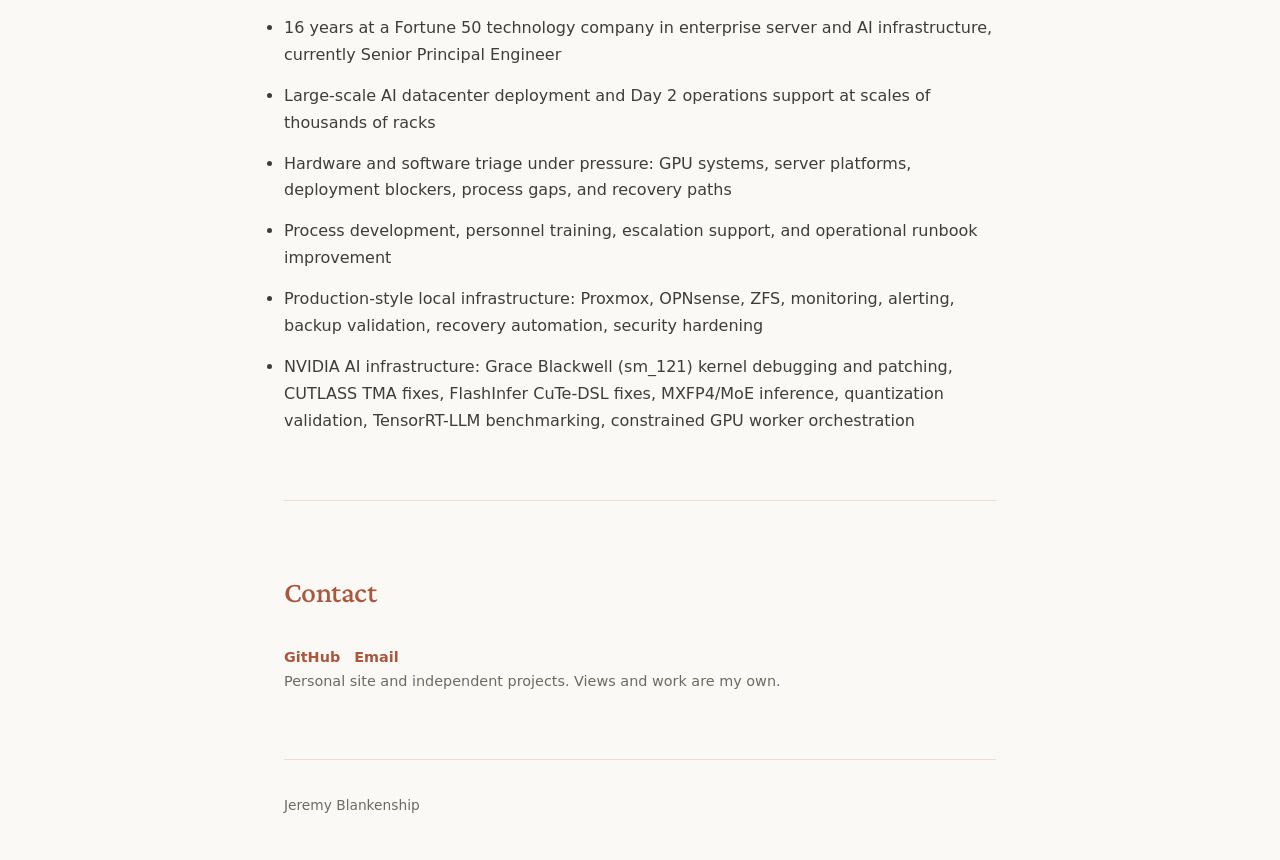
==== commit b29e59ad: "docs: clarify Enoch audit boundary" ====
--- a/index.html
+++ b/index.html
@@ -17,7 +17,7 @@
         <!-- Hero -->
         <div class="hero">
             <h1>I build <span class="accent">auditable AI infrastructure</span>: control planes, audit gates, and Blackwell (sm_121) kernel debugging for GPU work.</h1>
-            <p class="bridge">I committed patches to FlashInfer and CUTLASS for NVIDIA's sm_121 — the Blackwell variant on GB10. I built an agentic research system that generates AI research papers and flags 0 of 389 canonical outputs as not meeting my audit bar. I work at the seam between datacenter GPU hardware and the software that tries to pretend hardware doesn't matter.</p>
+            <p class="bridge">I committed patches to FlashInfer and CUTLASS for NVIDIA's sm_121 — the Blackwell variant on GB10. I built an agentic research system that generates AI research artifacts and flags 0 of 389 canonical outputs as missing its current strict claim/evidence audit bar. The point is not that every generated result is true; the point is that the system makes the audit boundary visible. I work at the seam between datacenter GPU hardware and the software that tries to pretend hardware doesn't matter.</p>
             <p class="location">Oklahoma City, OK</p>
         </div>
 
@@ -96,7 +96,7 @@
                     </div>
                 </div>
 
-                <p>My role is the infrastructure: the control plane, dispatch gates, telemetry, artifact packaging, provenance model, and release process. The Enoch corpus indexes 389 canonical AI-generated research artifacts after duplicate-slug cleanup and later imports; my own strict claim/evidence audit now passes all 389. That audit status is headlined on the project's front page — the audit gate is the product, not the papers. Separate promising-signal records preserve bounded useful or scale-blocked leads without counting them as validated papers. I do not claim personal authorship of the generated papers.</p>
+                <p>My role is the infrastructure: the control plane, dispatch gates, telemetry, artifact packaging, provenance model, quality-floor framing, and release process. The Enoch corpus indexes 389 canonical AI-generated research artifacts after duplicate-slug cleanup and later imports; my own strict claim/evidence audit now passes all 389. That audit status is headlined on the project's front page — the audit gate is the product, not the papers. Separate promising-signal records preserve bounded useful or scale-blocked leads without counting them as validated papers. Weak/local-only records are useful for diagnosis, not public persuasion. I do not claim personal authorship of the generated papers.</p>
 
                 <div class="project-links">
                     <a href="https://github.com/alias8818/enoch-agentic-research-system">System repository</a>
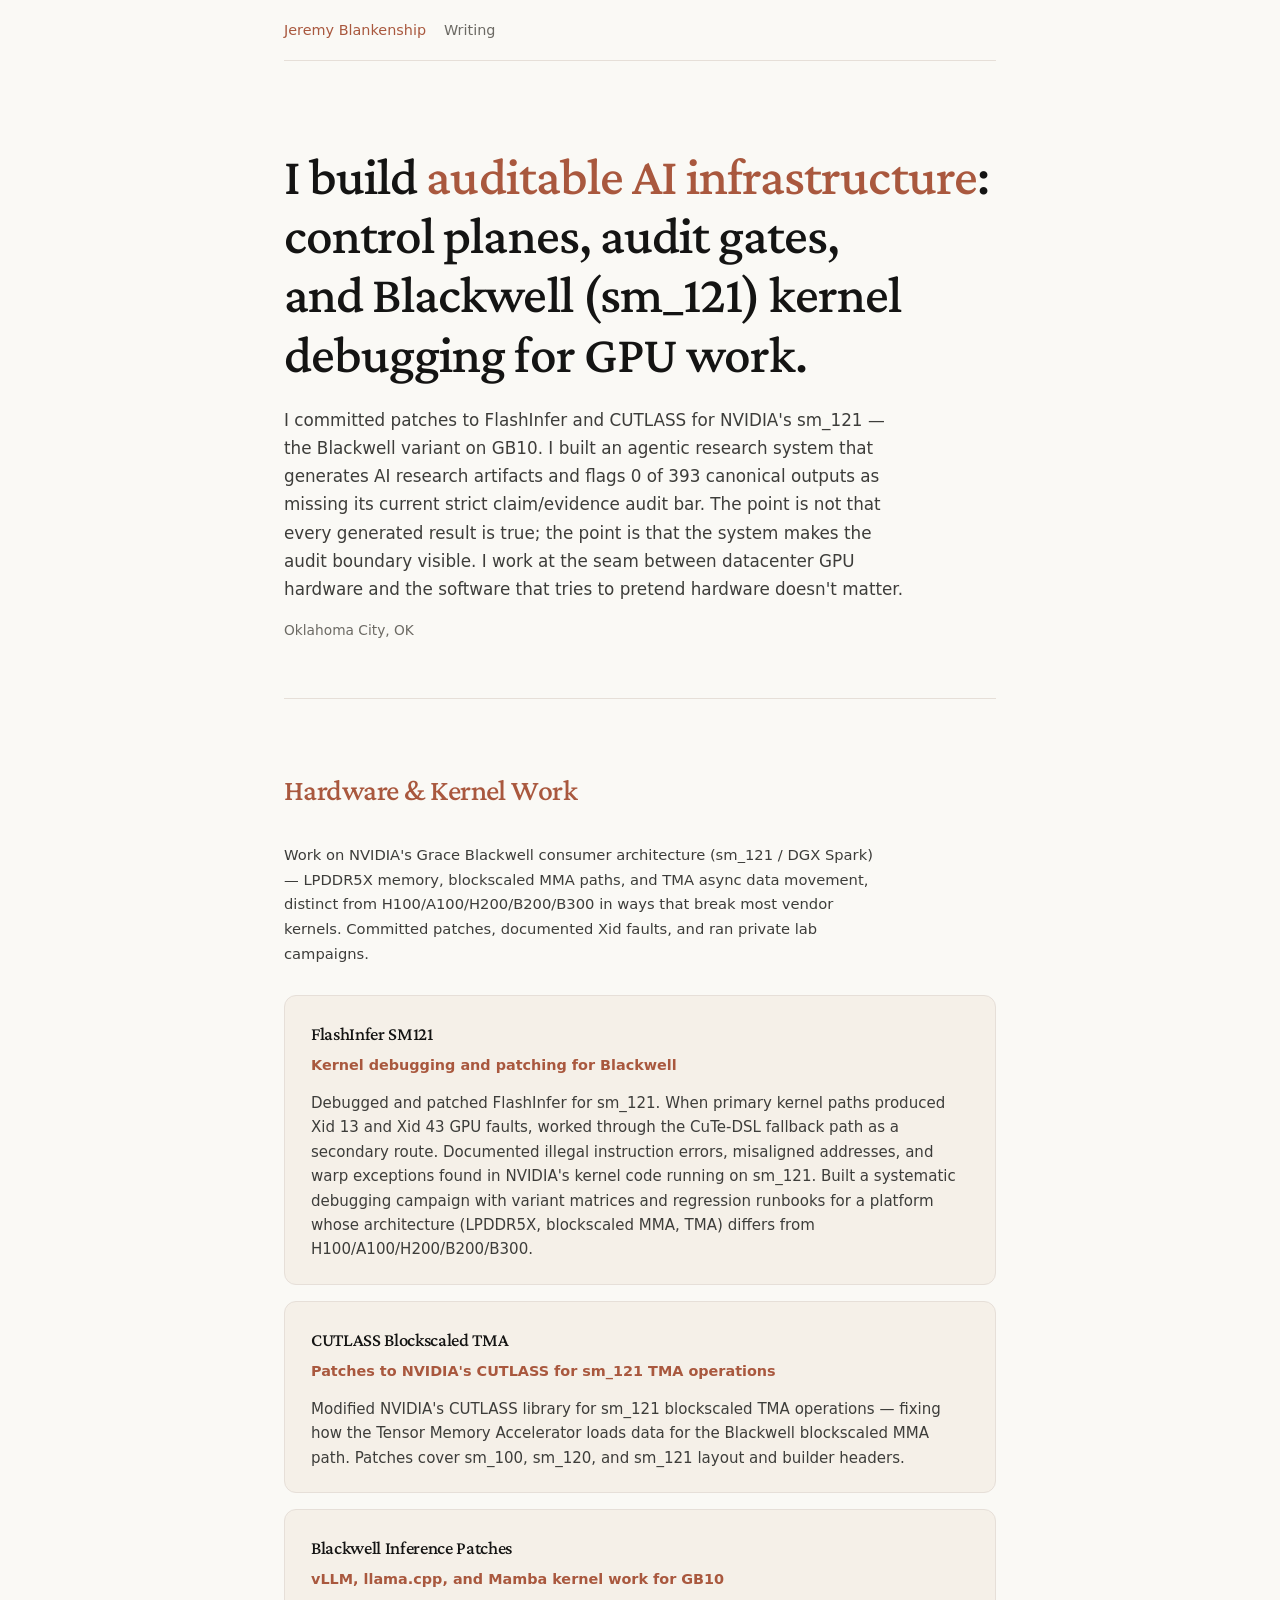
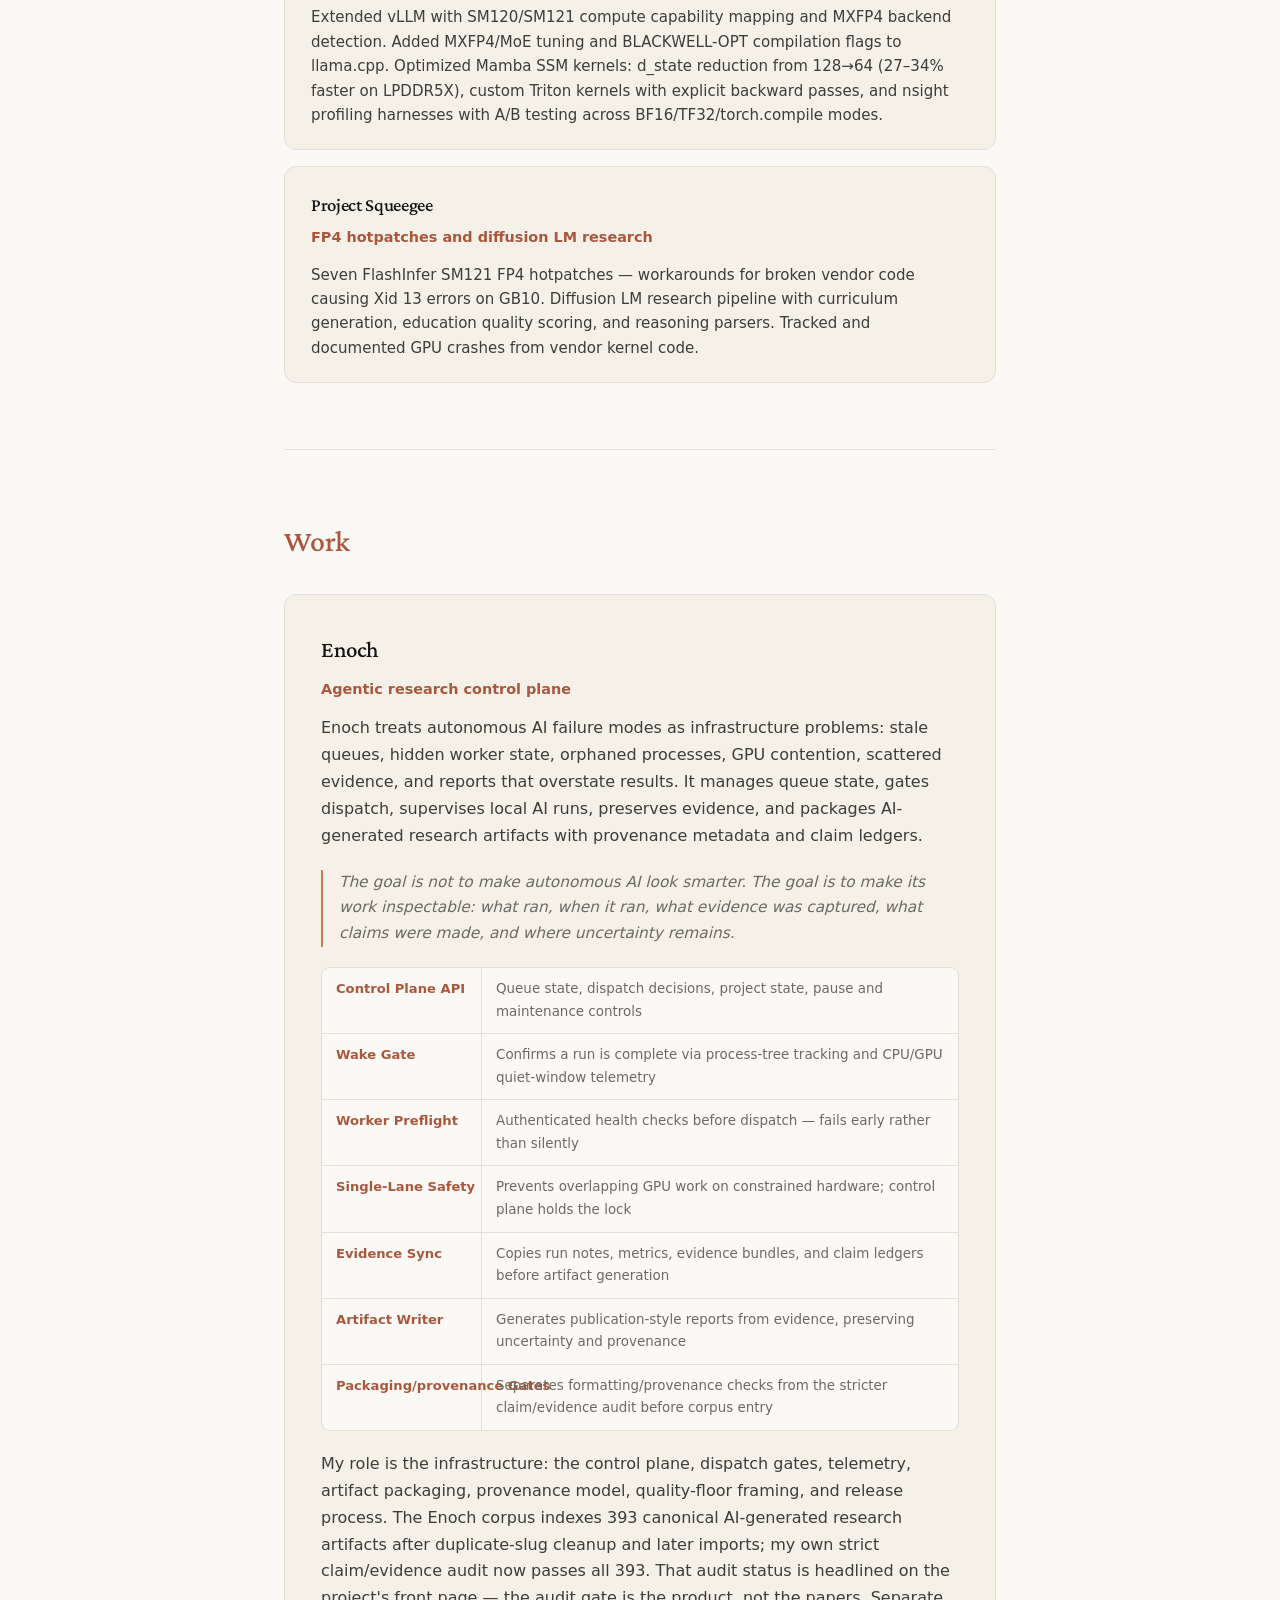
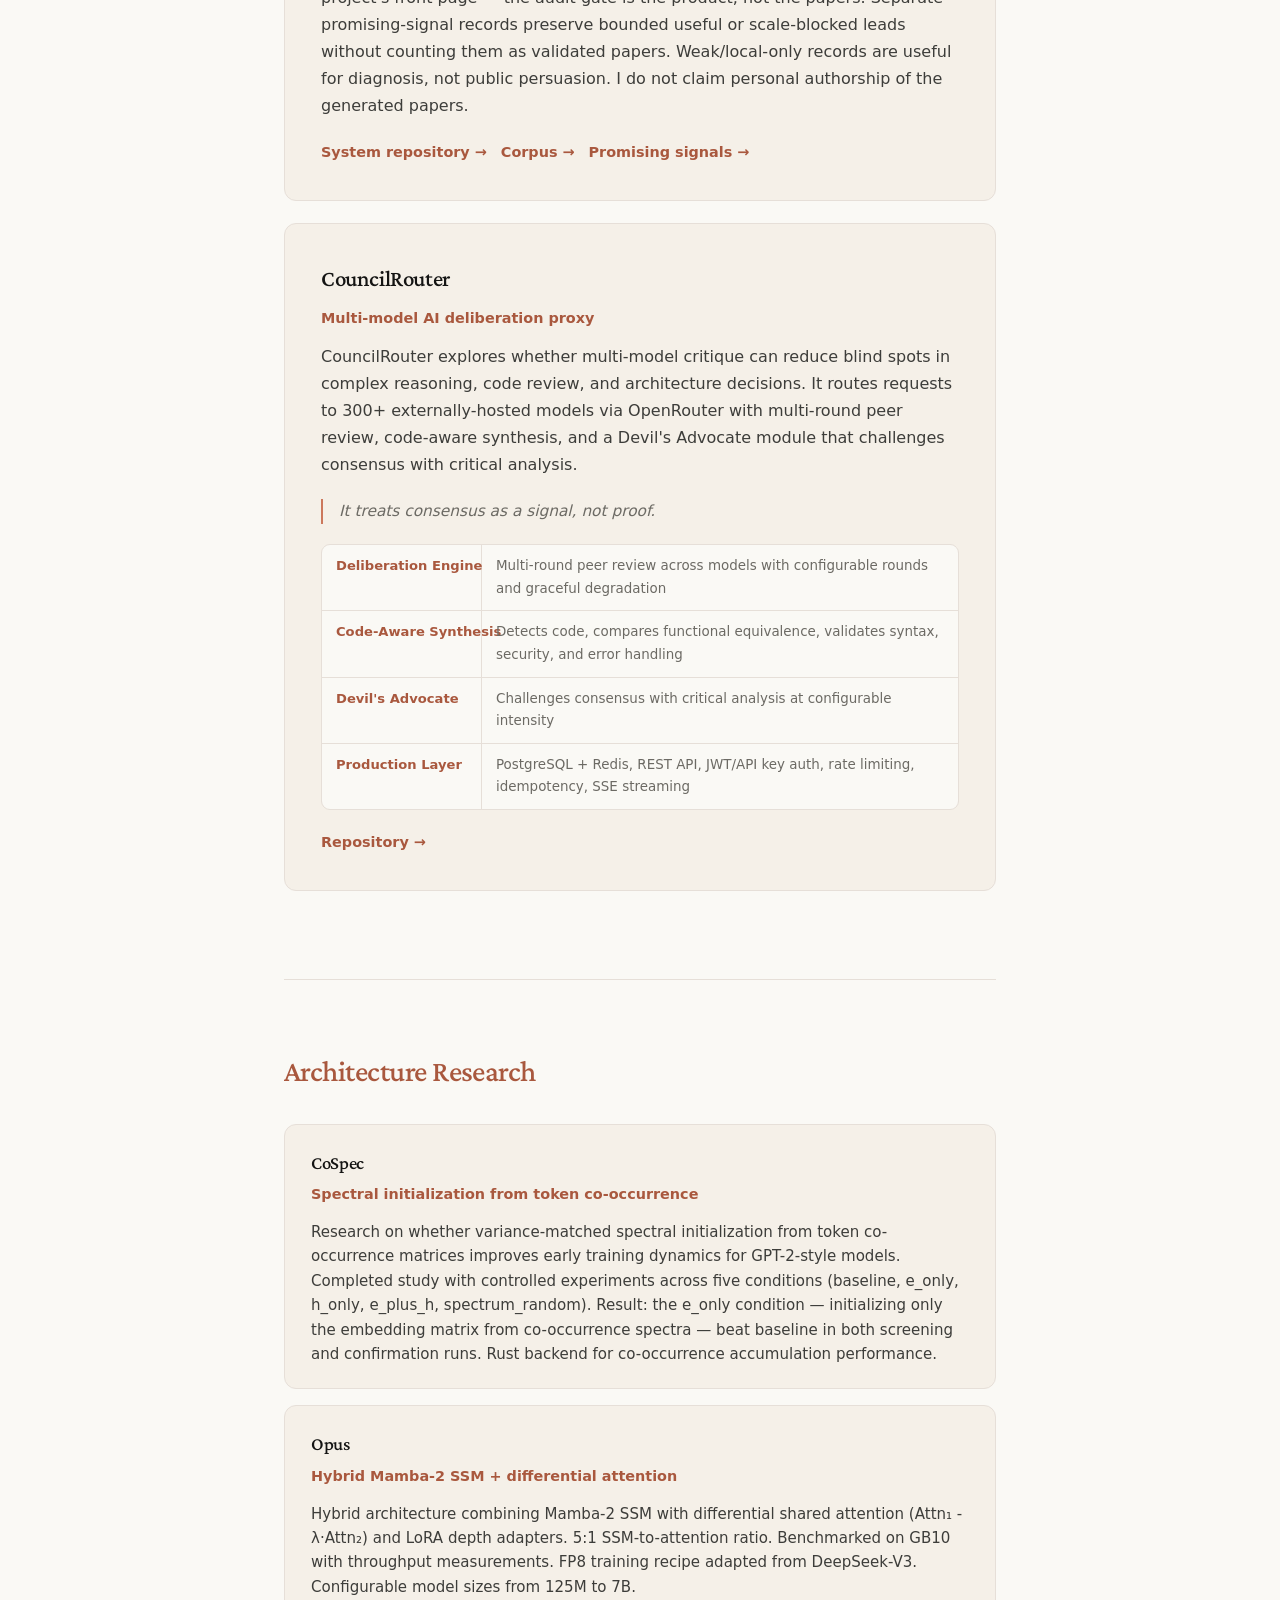
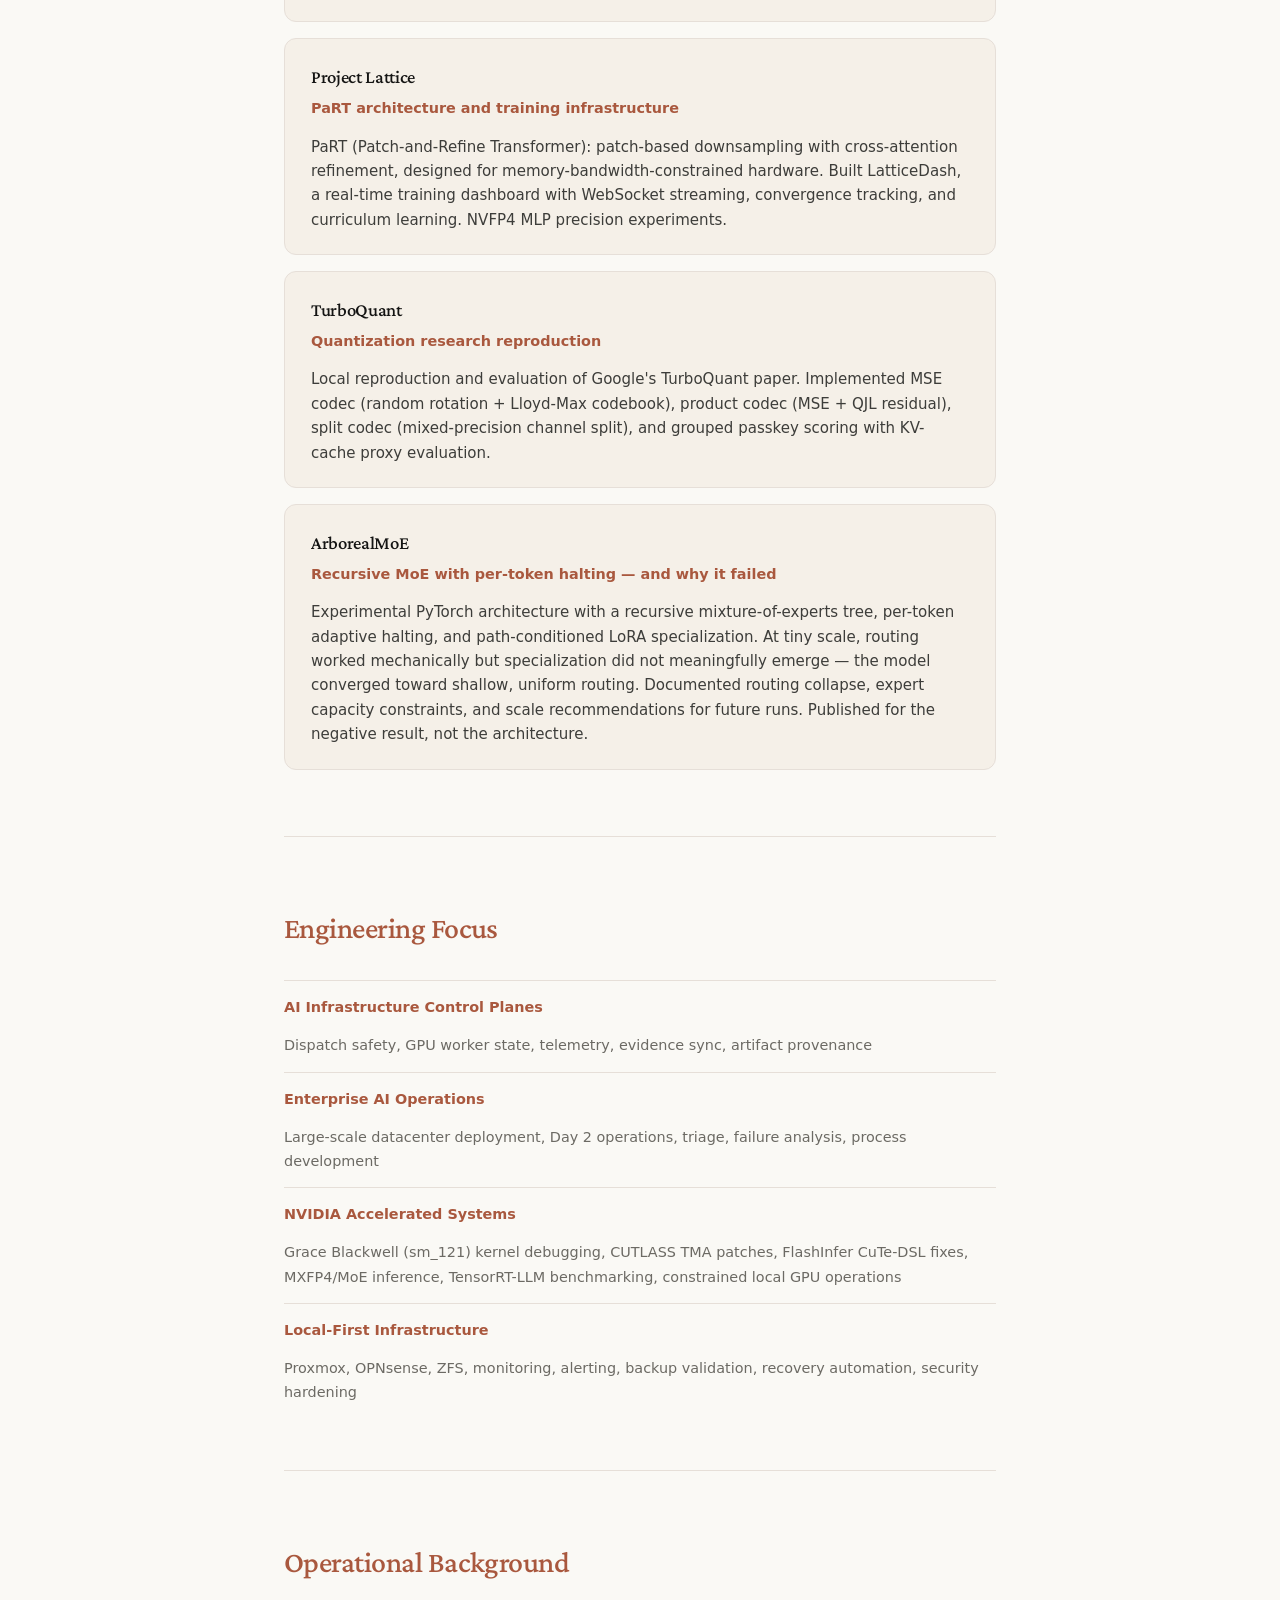
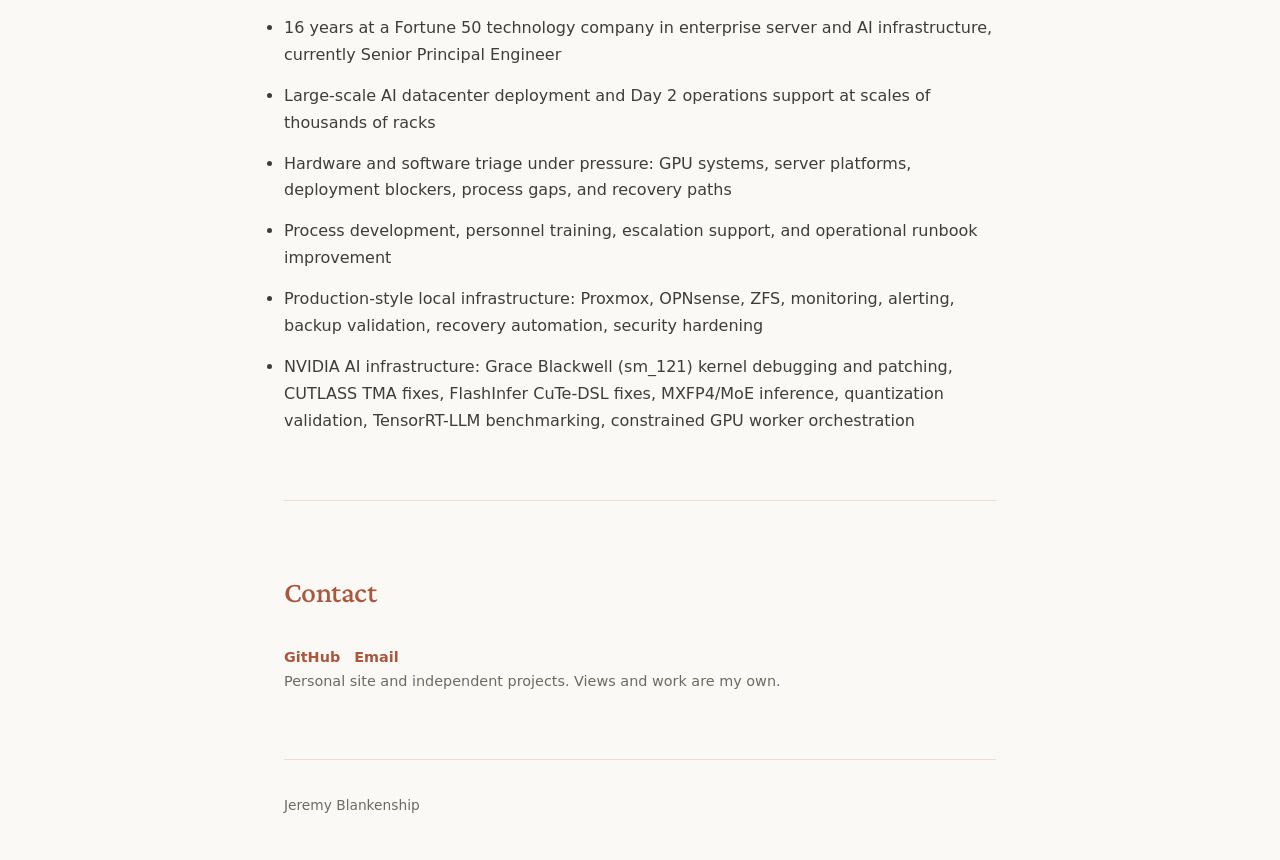
==== commit 095a8ad5: "Refresh Enoch public release counts Refresh public release surfaces after importing finalized public" ====
--- a/index.html
+++ b/index.html
@@ -17,7 +17,7 @@
         <!-- Hero -->
         <div class="hero">
             <h1>I build <span class="accent">auditable AI infrastructure</span>: control planes, audit gates, and Blackwell (sm_121) kernel debugging for GPU work.</h1>
-            <p class="bridge">I committed patches to FlashInfer and CUTLASS for NVIDIA's sm_121 — the Blackwell variant on GB10. I built an agentic research system that generates AI research artifacts and flags 0 of 389 canonical outputs as missing its current strict claim/evidence audit bar. The point is not that every generated result is true; the point is that the system makes the audit boundary visible. I work at the seam between datacenter GPU hardware and the software that tries to pretend hardware doesn't matter.</p>
+            <p class="bridge">I committed patches to FlashInfer and CUTLASS for NVIDIA's sm_121 — the Blackwell variant on GB10. I built an agentic research system that generates AI research artifacts and flags 0 of 393 canonical outputs as missing its current strict claim/evidence audit bar. The point is not that every generated result is true; the point is that the system makes the audit boundary visible. I work at the seam between datacenter GPU hardware and the software that tries to pretend hardware doesn't matter.</p>
             <p class="location">Oklahoma City, OK</p>
         </div>
 
@@ -96,7 +96,7 @@
                     </div>
                 </div>
 
-                <p>My role is the infrastructure: the control plane, dispatch gates, telemetry, artifact packaging, provenance model, quality-floor framing, and release process. The Enoch corpus indexes 389 canonical AI-generated research artifacts after duplicate-slug cleanup and later imports; my own strict claim/evidence audit now passes all 389. That audit status is headlined on the project's front page — the audit gate is the product, not the papers. Separate promising-signal records preserve bounded useful or scale-blocked leads without counting them as validated papers. Weak/local-only records are useful for diagnosis, not public persuasion. I do not claim personal authorship of the generated papers.</p>
+                <p>My role is the infrastructure: the control plane, dispatch gates, telemetry, artifact packaging, provenance model, quality-floor framing, and release process. The Enoch corpus indexes 393 canonical AI-generated research artifacts after duplicate-slug cleanup and later imports; my own strict claim/evidence audit now passes all 393. That audit status is headlined on the project's front page — the audit gate is the product, not the papers. Separate promising-signal records preserve bounded useful or scale-blocked leads without counting them as validated papers. Weak/local-only records are useful for diagnosis, not public persuasion. I do not claim personal authorship of the generated papers.</p>
 
                 <div class="project-links">
                     <a href="https://github.com/alias8818/enoch-agentic-research-system">System repository</a>
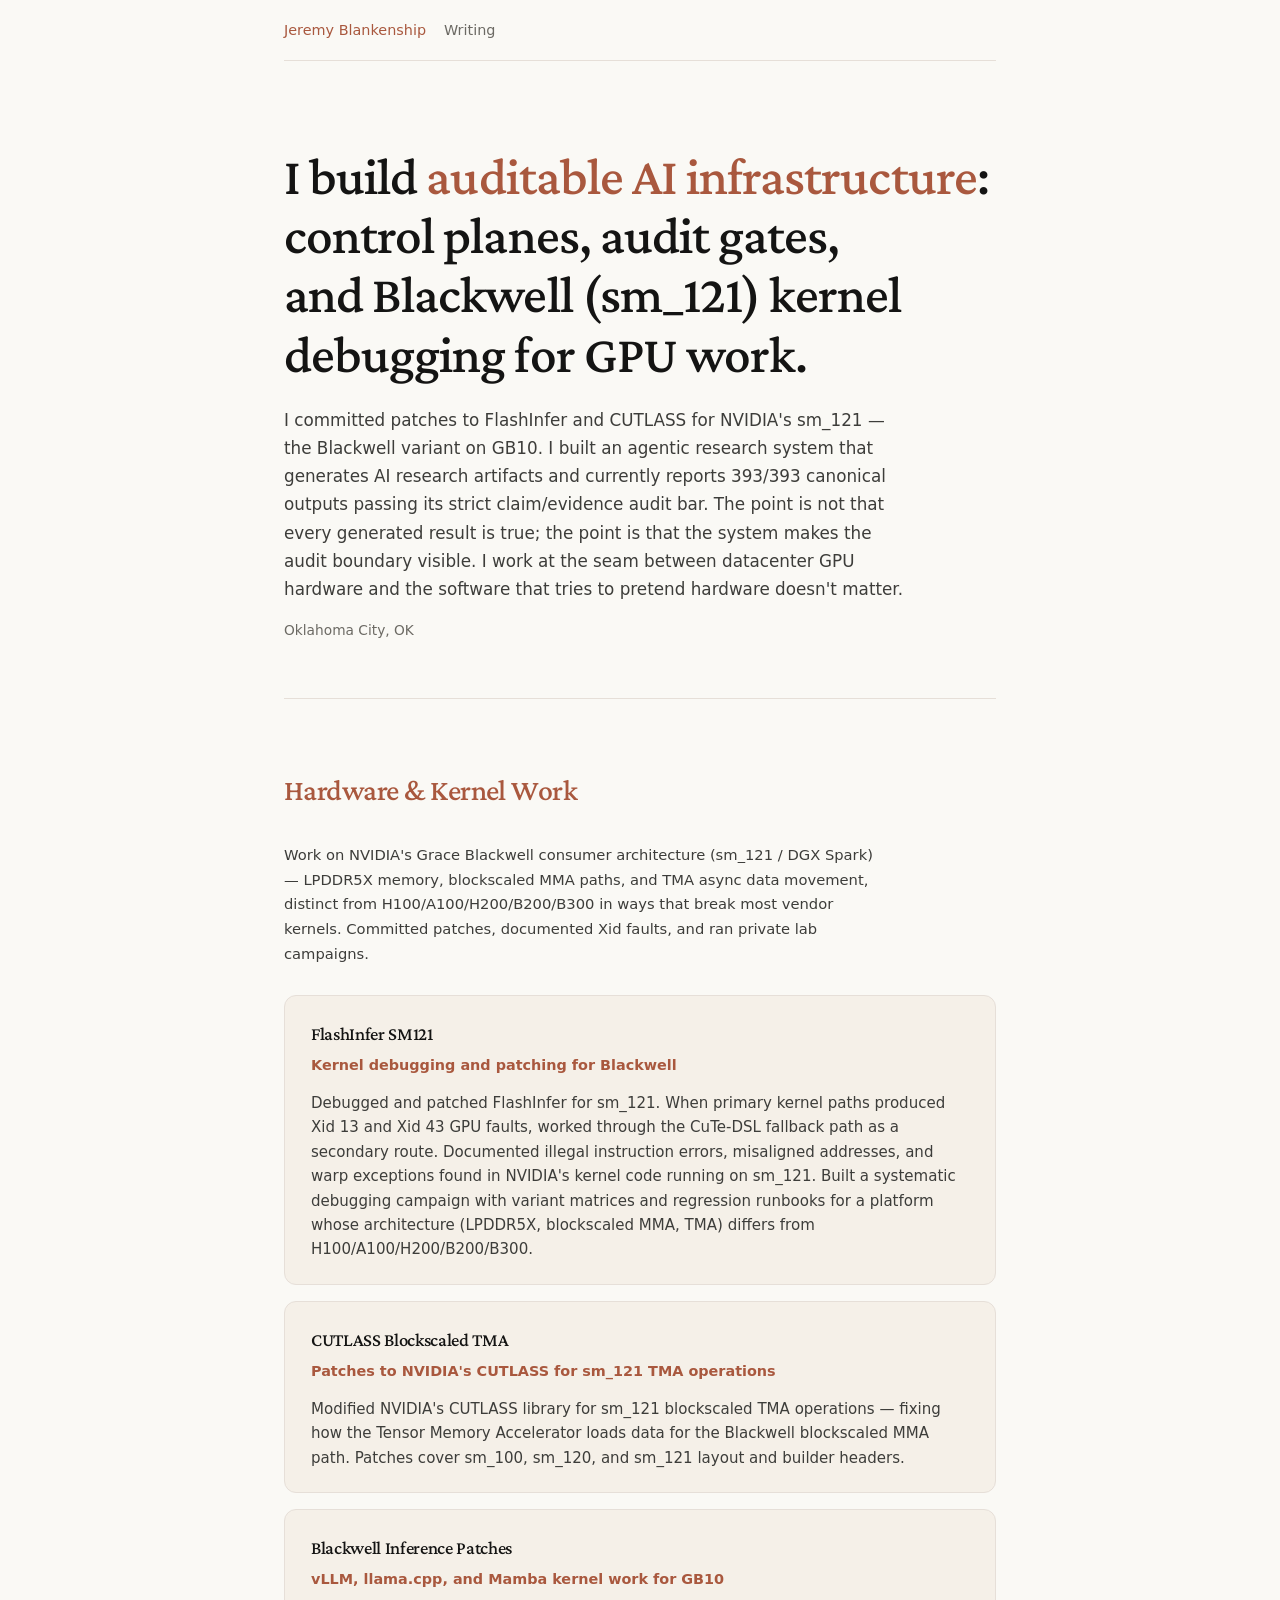
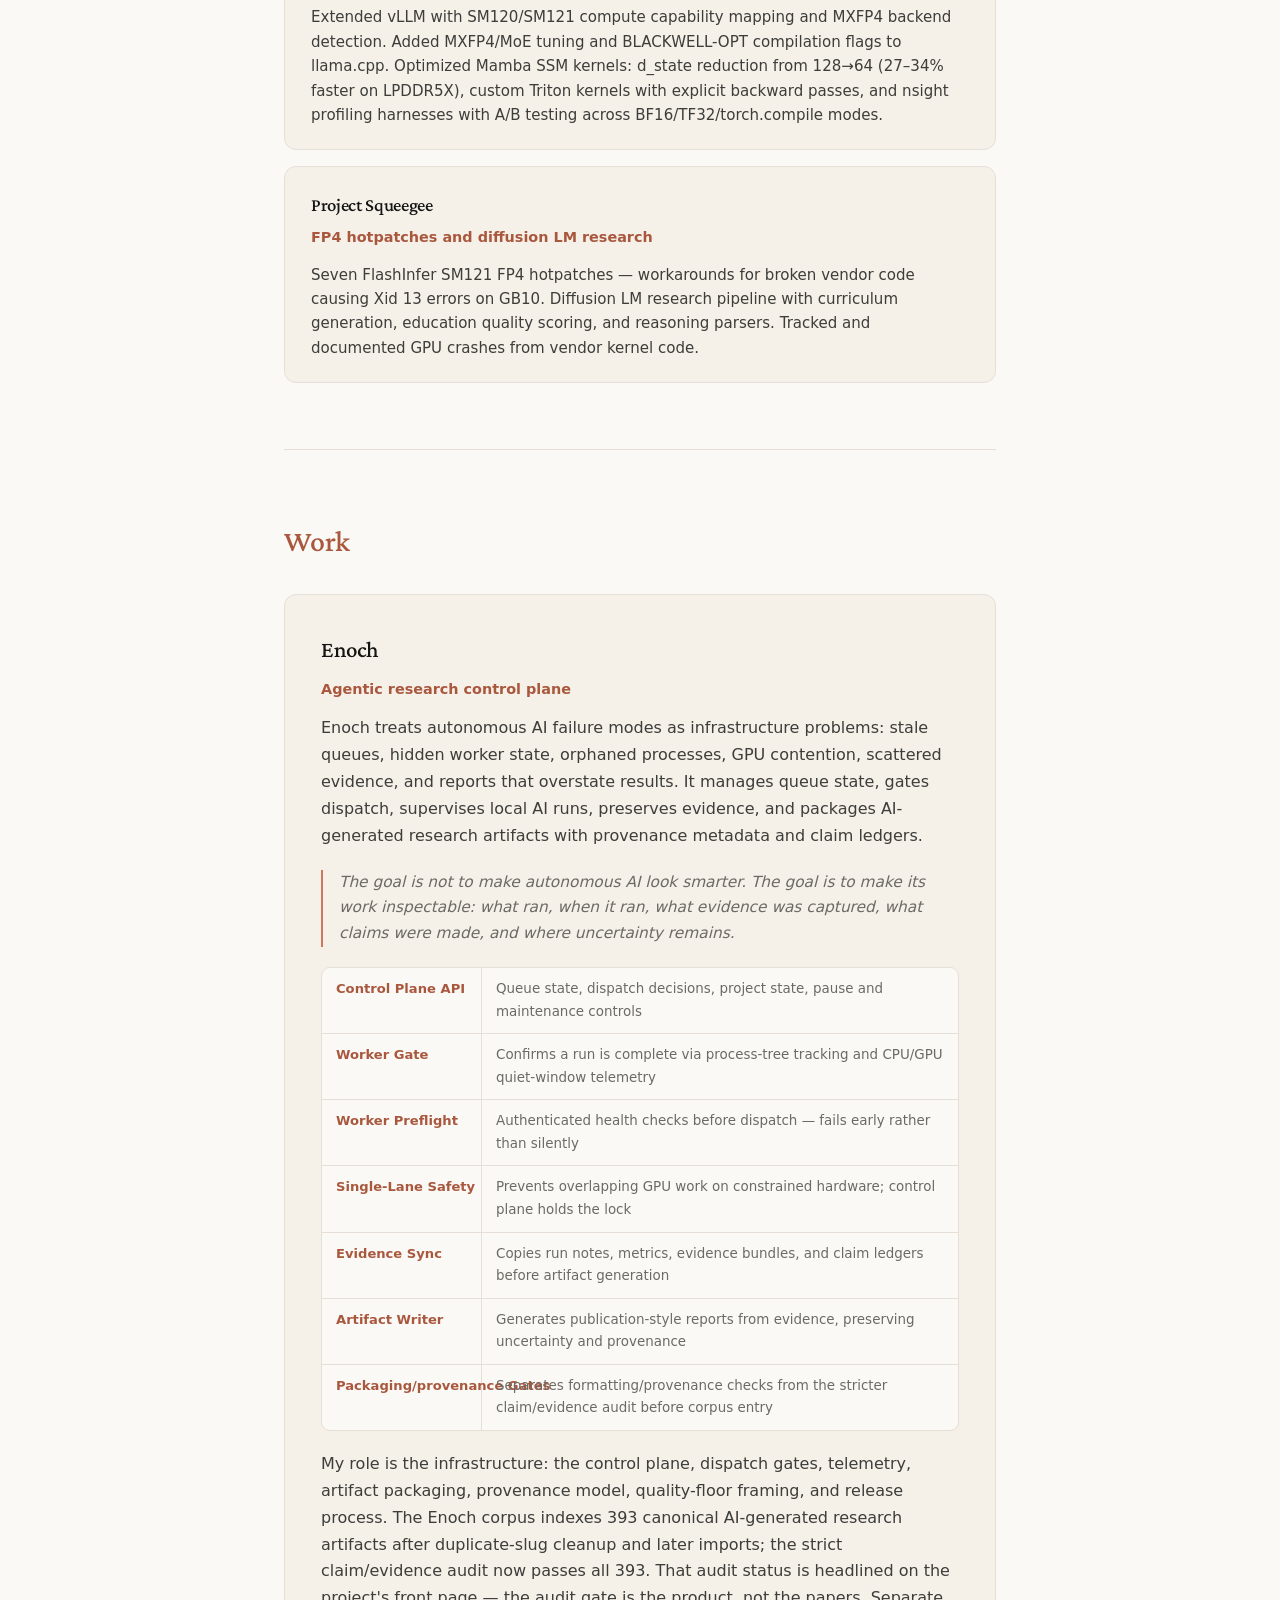
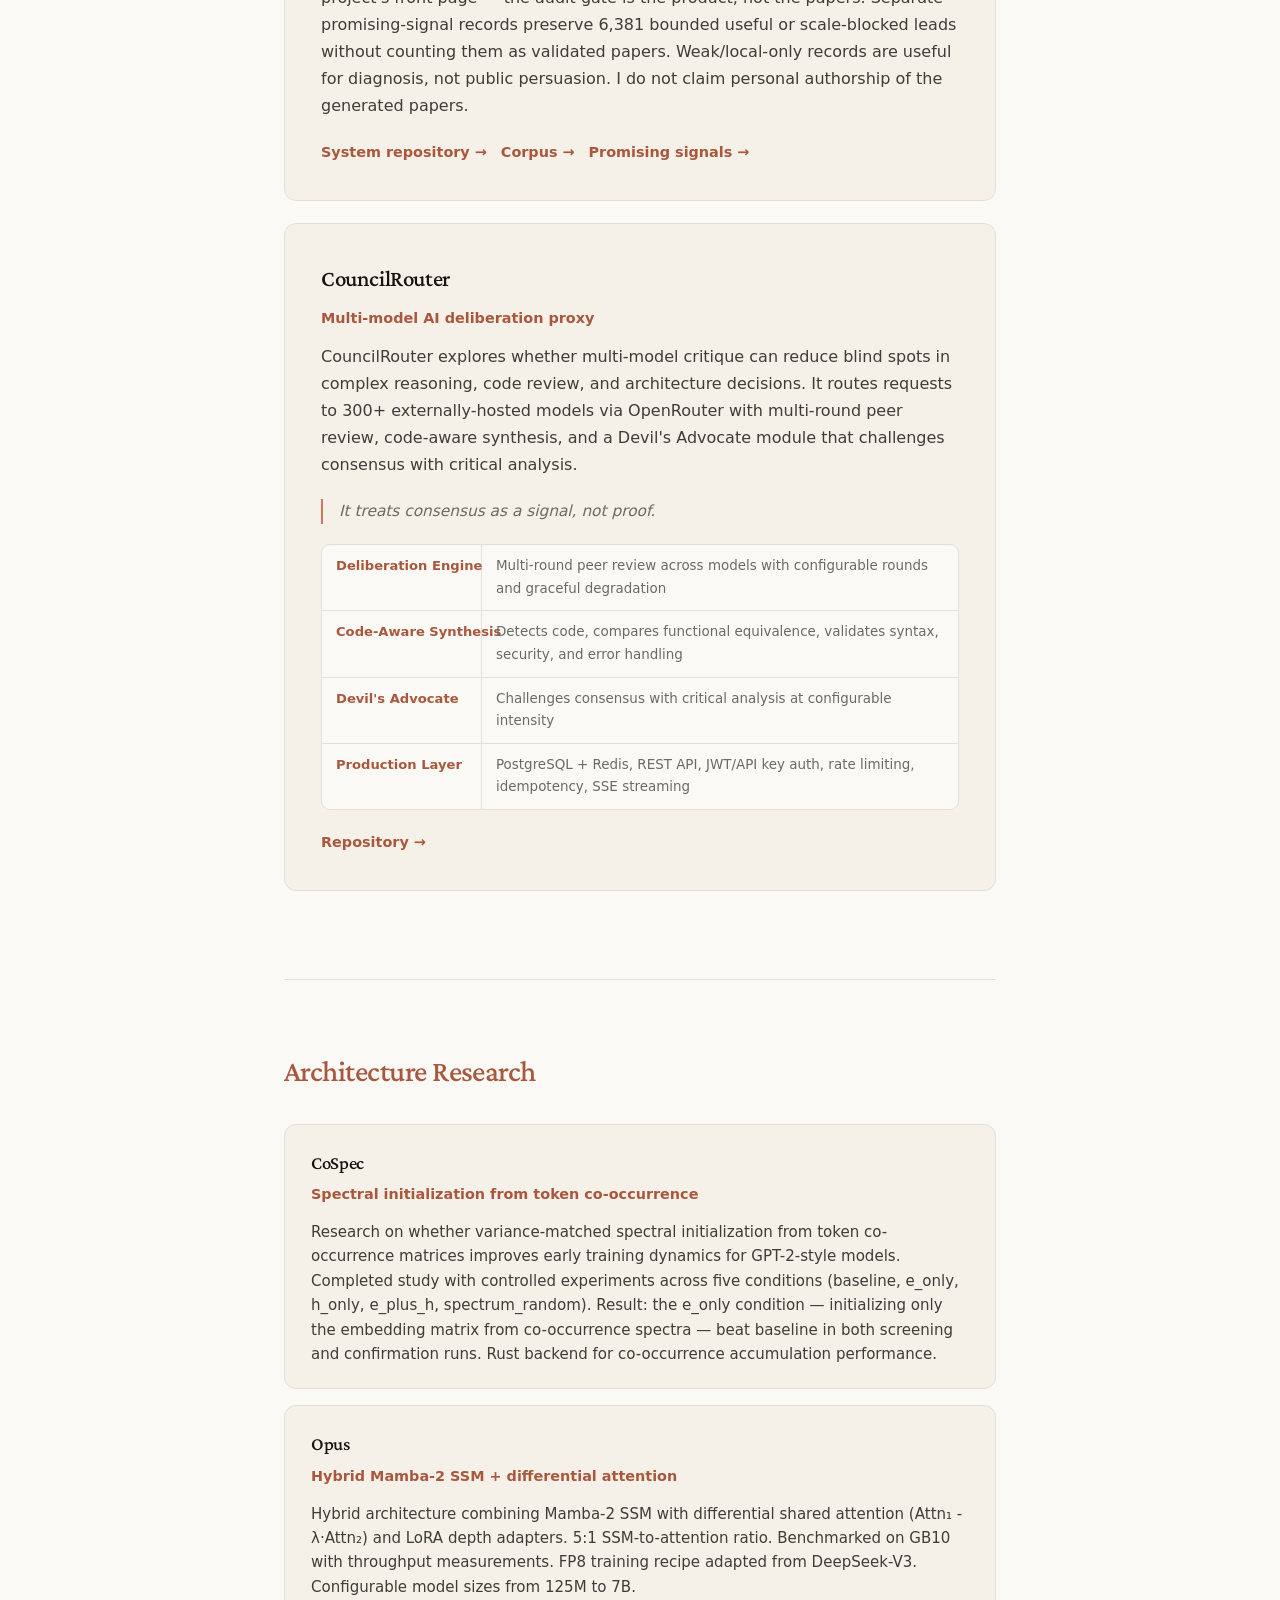
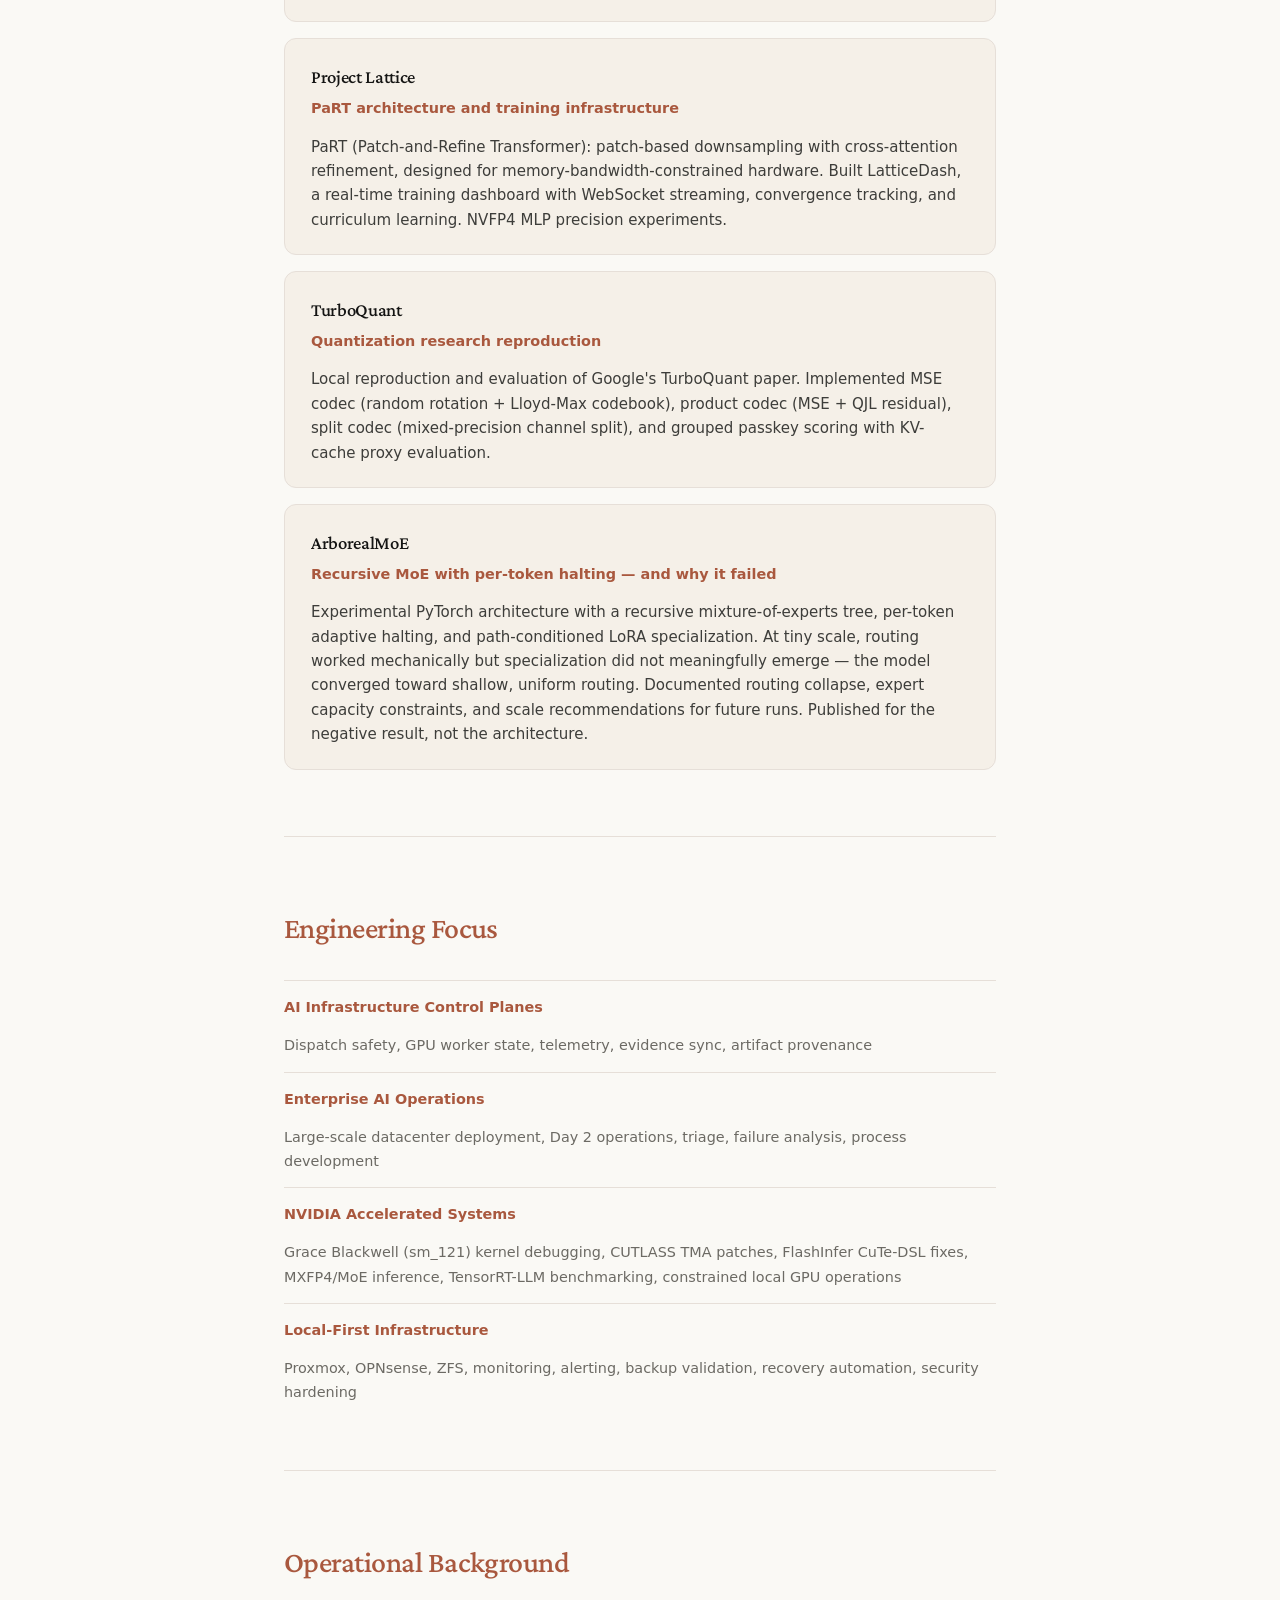
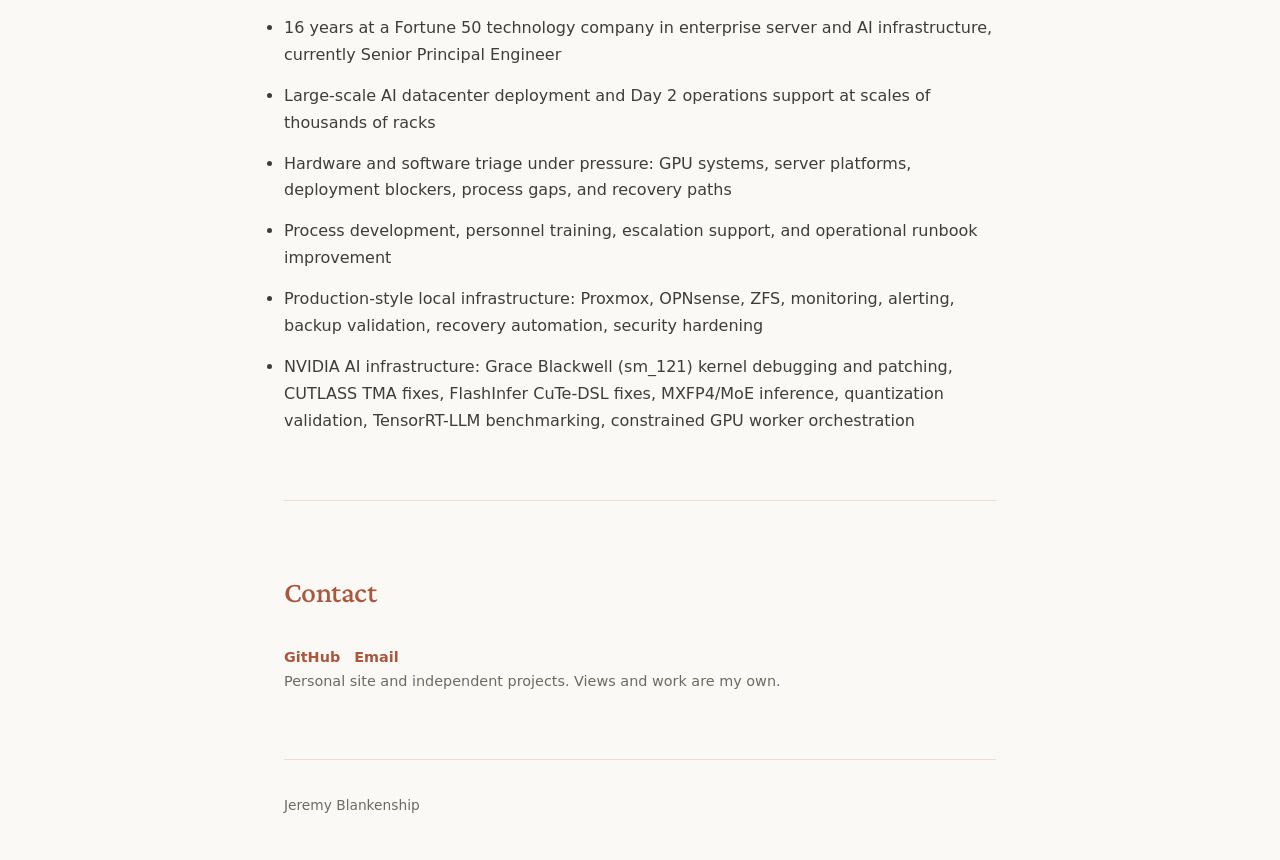
==== commit 486d06c3: "Refresh Enoch public counts" ====
--- a/index.html
+++ b/index.html
@@ -17,7 +17,7 @@
         <!-- Hero -->
         <div class="hero">
             <h1>I build <span class="accent">auditable AI infrastructure</span>: control planes, audit gates, and Blackwell (sm_121) kernel debugging for GPU work.</h1>
-            <p class="bridge">I committed patches to FlashInfer and CUTLASS for NVIDIA's sm_121 — the Blackwell variant on GB10. I built an agentic research system that generates AI research artifacts and flags 0 of 393 canonical outputs as missing its current strict claim/evidence audit bar. The point is not that every generated result is true; the point is that the system makes the audit boundary visible. I work at the seam between datacenter GPU hardware and the software that tries to pretend hardware doesn't matter.</p>
+            <p class="bridge">I committed patches to FlashInfer and CUTLASS for NVIDIA's sm_121 — the Blackwell variant on GB10. I built an agentic research system that generates AI research artifacts and currently reports 393/393 canonical outputs passing its strict claim/evidence audit bar. The point is not that every generated result is true; the point is that the system makes the audit boundary visible. I work at the seam between datacenter GPU hardware and the software that tries to pretend hardware doesn't matter.</p>
             <p class="location">Oklahoma City, OK</p>
         </div>
 
@@ -71,7 +71,7 @@
                         <div class="component-desc">Queue state, dispatch decisions, project state, pause and maintenance controls</div>
                     </div>
                     <div class="component-row">
-                        <div class="component-name">Wake Gate</div>
+                        <div class="component-name">Worker Gate</div>
                         <div class="component-desc">Confirms a run is complete via process-tree tracking and CPU/GPU quiet-window telemetry</div>
                     </div>
                     <div class="component-row">
@@ -96,7 +96,7 @@
                     </div>
                 </div>
 
-                <p>My role is the infrastructure: the control plane, dispatch gates, telemetry, artifact packaging, provenance model, quality-floor framing, and release process. The Enoch corpus indexes 393 canonical AI-generated research artifacts after duplicate-slug cleanup and later imports; my own strict claim/evidence audit now passes all 393. That audit status is headlined on the project's front page — the audit gate is the product, not the papers. Separate promising-signal records preserve bounded useful or scale-blocked leads without counting them as validated papers. Weak/local-only records are useful for diagnosis, not public persuasion. I do not claim personal authorship of the generated papers.</p>
+                <p>My role is the infrastructure: the control plane, dispatch gates, telemetry, artifact packaging, provenance model, quality-floor framing, and release process. The Enoch corpus indexes 393 canonical AI-generated research artifacts after duplicate-slug cleanup and later imports; the strict claim/evidence audit now passes all 393. That audit status is headlined on the project's front page — the audit gate is the product, not the papers. Separate promising-signal records preserve 6,381 bounded useful or scale-blocked leads without counting them as validated papers. Weak/local-only records are useful for diagnosis, not public persuasion. I do not claim personal authorship of the generated papers.</p>
 
                 <div class="project-links">
                     <a href="https://github.com/alias8818/enoch-agentic-research-system">System repository</a>
